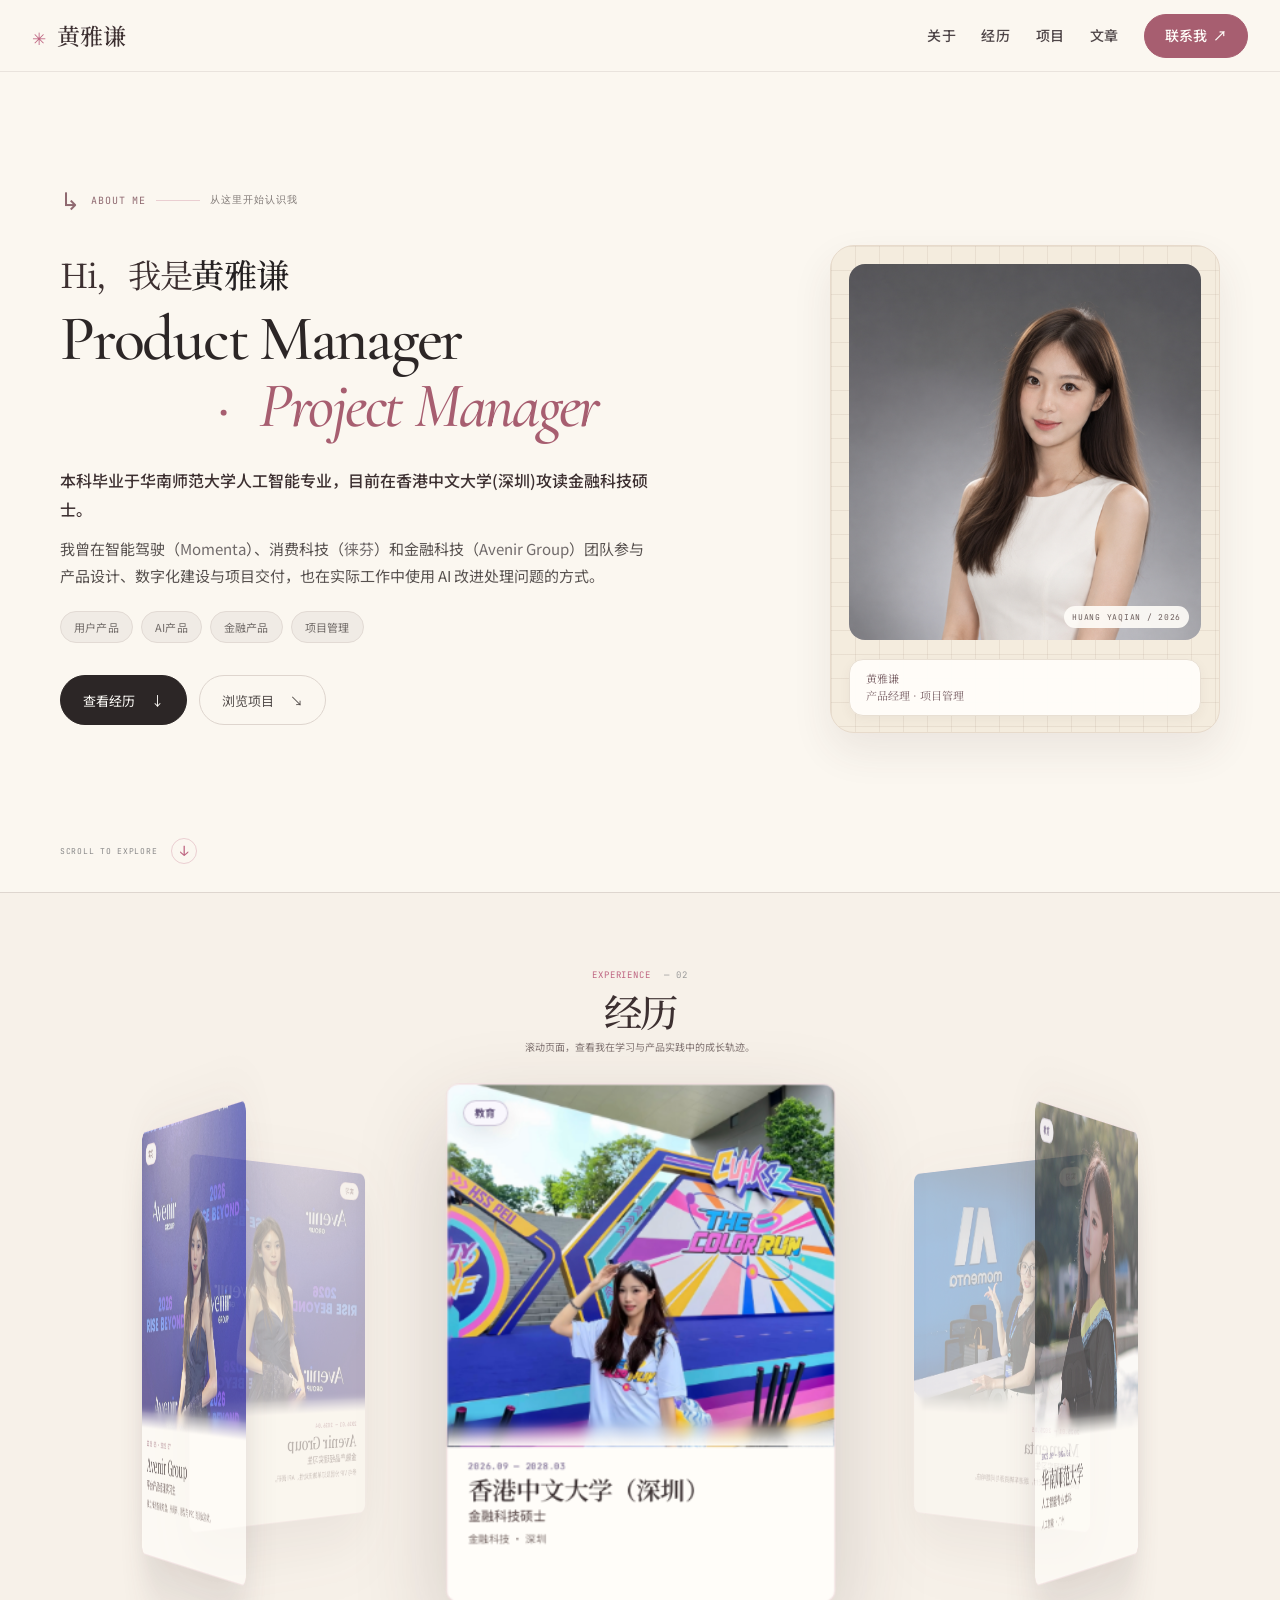
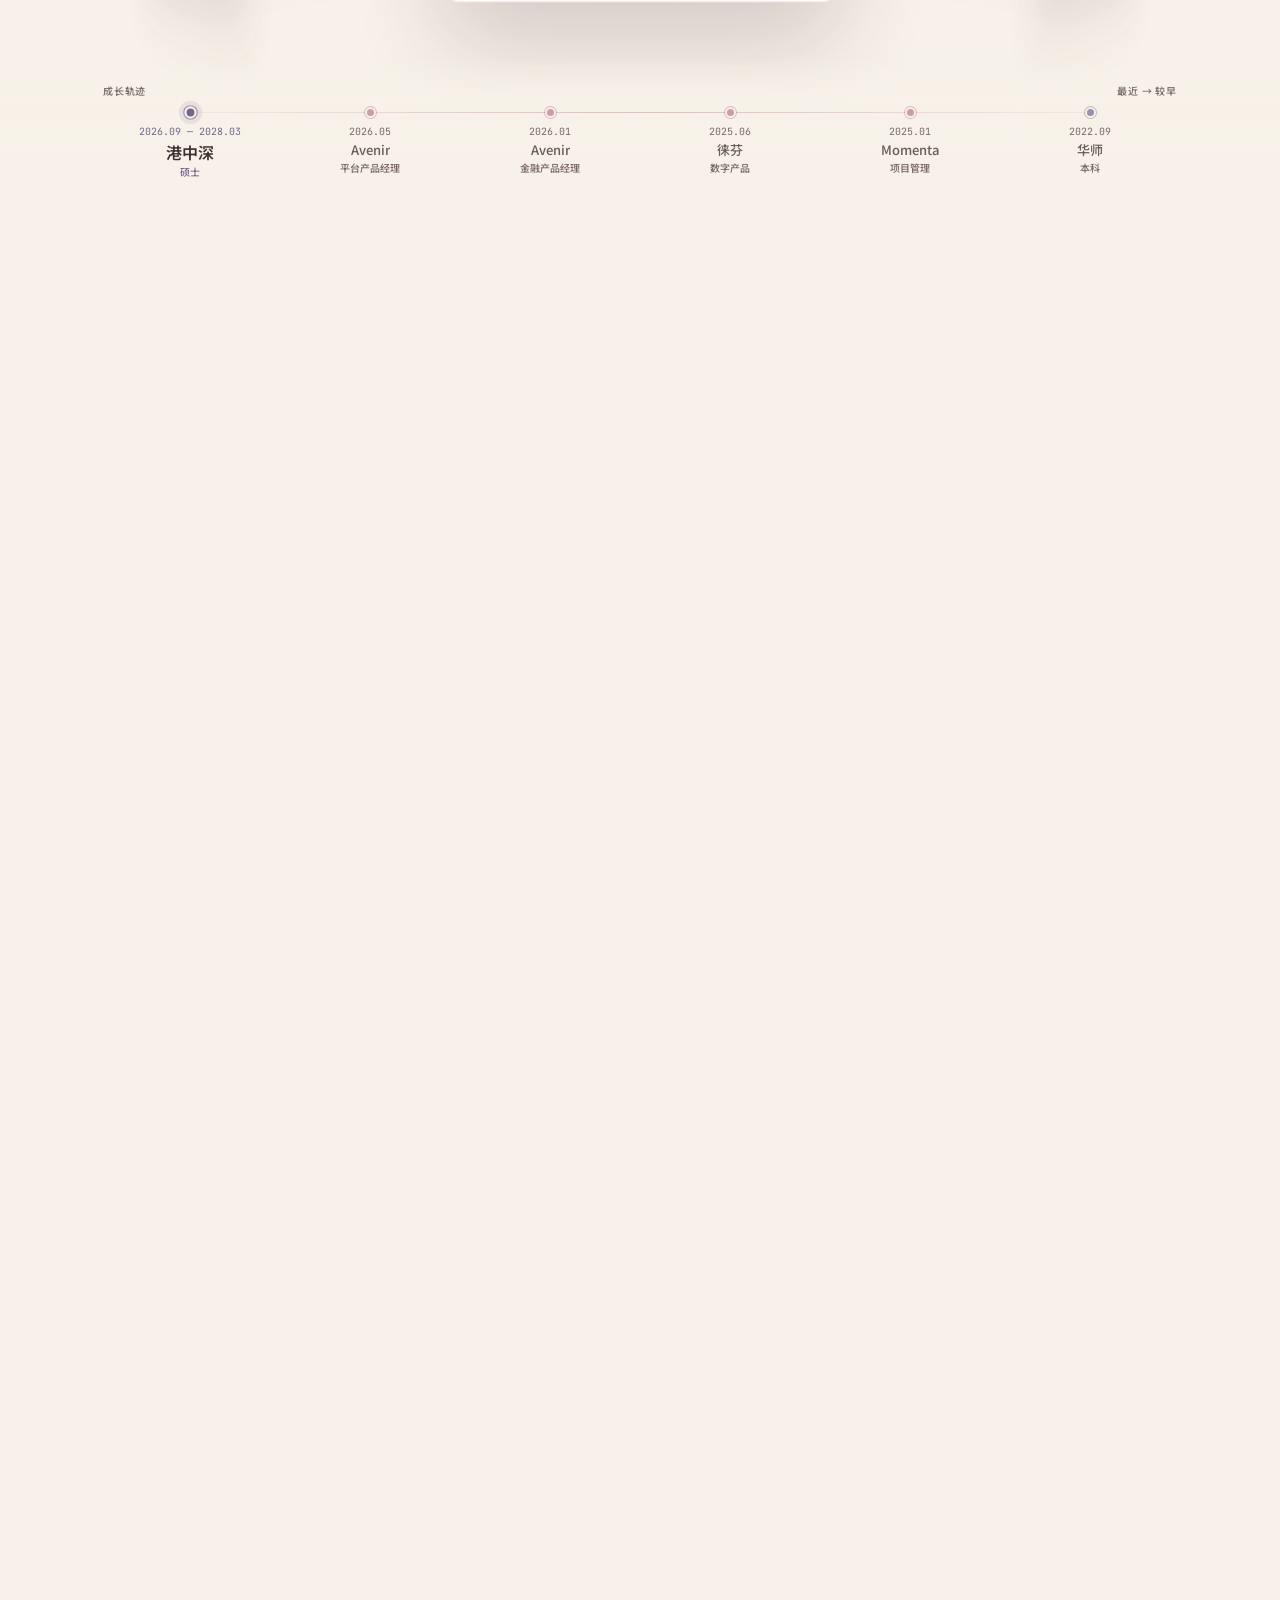
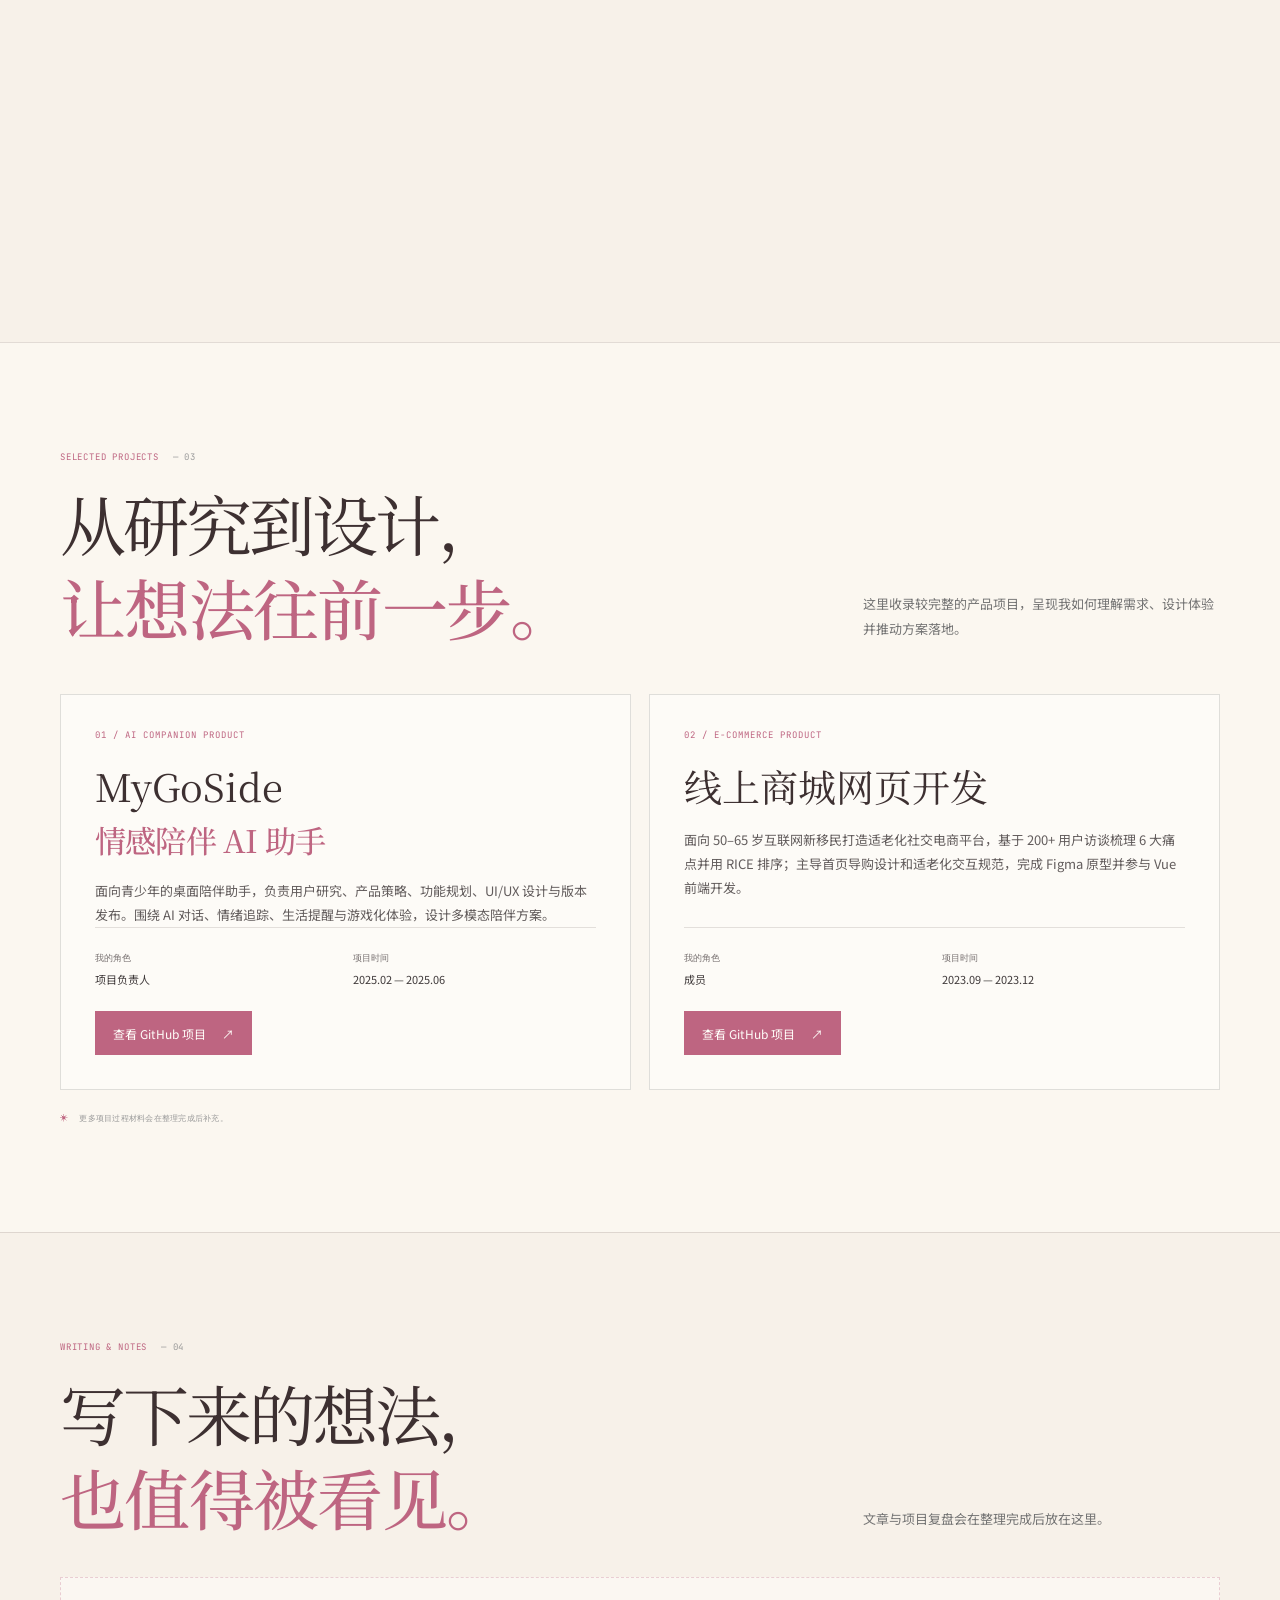
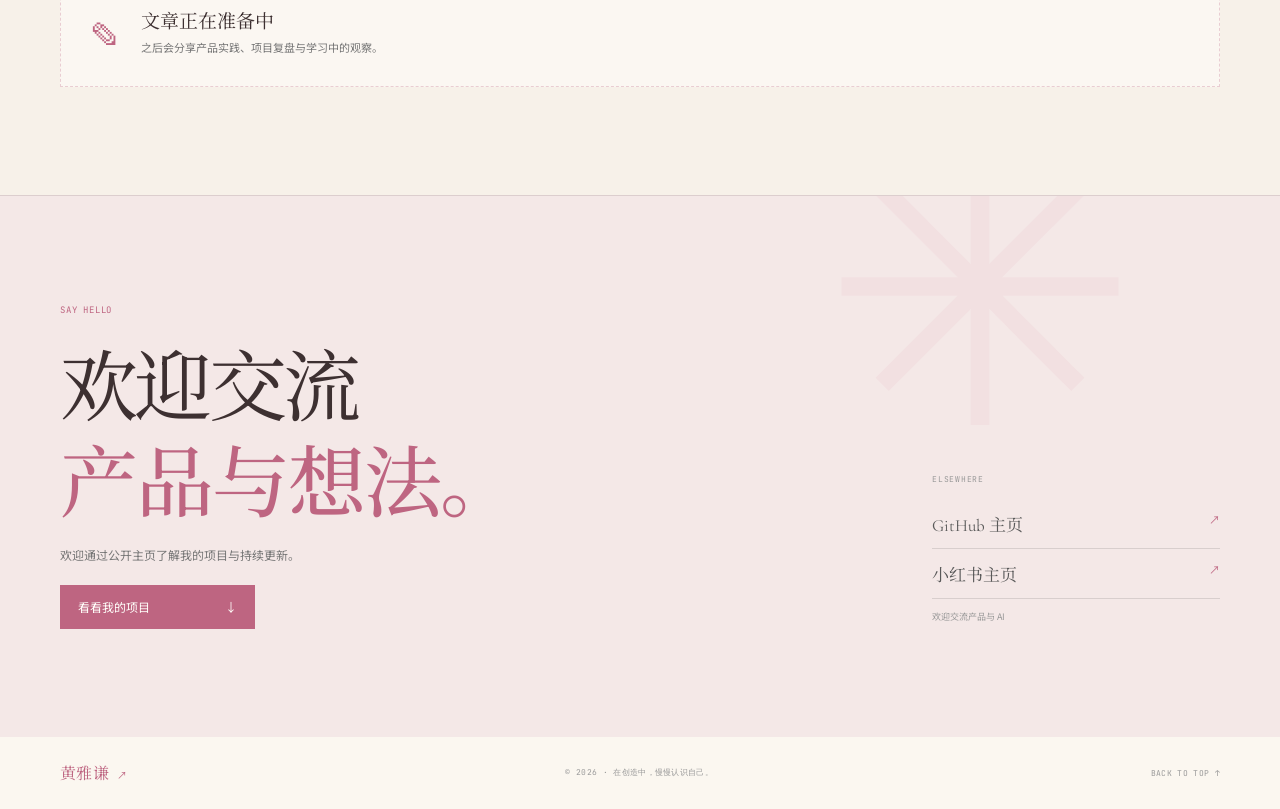
==== public/index.html @ 8354742c "style: align Project under Manager on homepage" ====
<!doctype html>
<html lang="zh-CN">
  <head>
    <meta charset="UTF-8" />
    <meta name="viewport" content="width=device-width, initial-scale=1" />
    <meta name="theme-color" content="#fbf7f0" />
    <meta name="description" content="黄雅谦的个人作品集，展示学习经历、产品实践、AI 探索与项目作品。" />
    <title>黄雅谦 — 个人作品集</title>
    <link rel="preconnect" href="https://fonts.googleapis.com" />
    <link rel="preconnect" href="https://fonts.gstatic.com" crossorigin />
    <link href="https://fonts.googleapis.com/css2?family=Cormorant+Garamond:ital,wght@0,400;0,500;0,600;1,500&family=JetBrains+Mono:wght@300;400;500&family=Noto+Sans+SC:wght@300;400;500;600&family=Noto+Serif+SC:wght@400;500;600&display=swap" rel="stylesheet" />
    <link rel="stylesheet" href="./css/styles.css?v=20261002-role-alignment" />
  </head>
  <body>
    <a class="skip-link" href="#main">跳到正文</a>
    <header class="site-header">
      <a class="brand" href="#about" aria-label="回到关于我">
        <span class="brand-mark" aria-hidden="true">✳</span>
        <span class="brand-name">黄雅谦</span>
      </a>
      <button class="menu-toggle" type="button" aria-label="打开导航" aria-expanded="false" aria-controls="site-nav">
        <span></span><span></span><span class="sr-only">打开导航</span>
      </button>
      <nav class="site-nav" id="site-nav" aria-label="主导航">
        <a href="#about">关于</a>
        <a href="#internships">经历</a>
        <a href="#projects">项目</a>
        <a href="#articles">文章</a>
        <a class="nav-contact" href="#contact">联系我 <span aria-hidden="true">↗</span></a>
      </nav>
    </header>

    <main id="main">
      <section class="about section-pad" id="about" aria-labelledby="about-title">
        <div class="section-kicker"><span aria-hidden="true">↳</span><span>ABOUT ME</span><i></i><span>从这里开始认识我</span></div>
        <div class="about-grid">
          <div class="about-copy reveal">
            <h1 id="about-title">Hi，我是<em>黄雅谦</em></h1>
            <p class="about-role">
              <span class="sr-only">Product Manager · Project Manager</span>
              <span class="role-product" aria-hidden="true">Product</span>
              <span class="role-manager" aria-hidden="true">Manager</span>
              <span class="role-dot" aria-hidden="true">·</span>
              <span class="role-project" aria-hidden="true">Project Manager</span>
            </p>
            <p class="about-text about-education">本科毕业于华南师范大学人工智能专业，目前在香港中文大学(深圳)攻读金融科技硕士。</p>
            <p class="about-text about-experience">我曾在智能驾驶（<a href="https://baike.baidu.com/item/Momenta/20219244" target="_blank" rel="noopener noreferrer" aria-label="Momenta 公司介绍（在新标签页打开）">Momenta</a>）、消费科技（<a href="https://baike.baidu.com/item/%E5%BE%95%E8%8A%AC/53444843" target="_blank" rel="noopener noreferrer" aria-label="徕芬公司介绍（在新标签页打开）">徕芬</a>）和金融科技（<a href="https://avenirx.com/" target="_blank" rel="noopener noreferrer" aria-label="Avenir Group 公司介绍（在新标签页打开）">Avenir Group</a>）团队参与产品设计、数字化建设与项目交付，也在实际工作中使用 AI 改进处理问题的方式。</p>
            <div class="tag-list" aria-label="关注方向">
              <span>用户产品</span><span>AI产品</span><span>金融产品</span><span>项目管理</span>
            </div>
            <div class="hero-actions">
              <a class="button button-primary" href="#internships">查看经历 <span aria-hidden="true">↓</span></a>
              <a class="button button-quiet" href="#projects">浏览项目 <span aria-hidden="true">↘</span></a>
            </div>
          </div>
          <figure class="portrait-card reveal">
            <div class="portrait-art">
              <img class="portrait-photo" src="./assets/photos/首页职业照.JPG" alt="黄雅谦的职业头像" />
              <span class="portrait-caption">HUANG YAQIAN / 2026</span>
            </div>
            <figcaption class="portrait-corner">黄雅谦<br />产品经理 · 项目管理</figcaption>
          </figure>
        </div>
        <a class="scroll-cue" href="#internships"><span>SCROLL TO EXPLORE</span><i aria-hidden="true">↓</i></a>
      </section>

      <section class="internships section-pad" id="internships" aria-labelledby="internships-title">
        <div class="internships-sticky">
          <div class="internships-heading">
            <p class="section-index">EXPERIENCE <span>— 02</span></p>
            <h2 id="internships-title">经历</h2>
            <p>滚动页面，查看我在学习与产品实践中的成长轨迹。</p>
          </div>

          <nav class="experience-timeline" aria-label="按时间选择经历" data-experience-timeline>
            <div class="experience-timeline-heading" aria-hidden="true">
              <span>成长轨迹</span>
              <span class="experience-timeline-direction">最近 → 较早</span>
              <span class="experience-timeline-swipe">左右滑动 · 最近 → 较早</span>
            </div>
            <div class="experience-timeline-track">
              <ol class="experience-timeline-list">
              <li>
                <a class="experience-education" href="#experience-cuhksz" aria-label="查看 2026 年 9 月至 2028 年 3 月香港中文大学（深圳）金融科技硕士经历" data-experience-target="0">
                  <i class="experience-timeline-dot" aria-hidden="true"></i>
                  <span class="experience-timeline-date"><span class="experience-date-start">2026.09</span><span class="experience-date-range">2026.09 — 2028.03</span></span>
                  <strong>港中深</strong>
                  <small>硕士</small>
                </a>
              </li>
              <li>
                <a href="#experience-avenir-platform" aria-label="查看 2026 年 5 月至 7 月 Avenir Group 平台产品实习经历" data-experience-target="1">
                  <i class="experience-timeline-dot" aria-hidden="true"></i>
                  <span class="experience-timeline-date"><span class="experience-date-start">2026.05</span><span class="experience-date-range">2026.05 — 2026.07</span></span>
                  <strong>Avenir</strong>
                  <small>平台产品经理</small>
                </a>
              </li>
              <li>
                <a href="#experience-avenir-finance" aria-label="查看 2026 年 1 月至 4 月 Avenir Group 金融产品实习经历" data-experience-target="2">
                  <i class="experience-timeline-dot" aria-hidden="true"></i>
                  <span class="experience-timeline-date"><span class="experience-date-start">2026.01</span><span class="experience-date-range">2026.01 — 2026.04</span></span>
                  <strong>Avenir</strong>
                  <small>金融产品经理</small>
                </a>
              </li>
              <li>
                <a href="#experience-laifen" aria-label="查看 2025 年 6 月至 9 月徕芬数字产品实习经历" data-experience-target="3">
                  <i class="experience-timeline-dot" aria-hidden="true"></i>
                  <span class="experience-timeline-date"><span class="experience-date-start">2025.06</span><span class="experience-date-range">2025.06 — 2025.09</span></span>
                  <strong>徕芬</strong>
                  <small>数字产品</small>
                </a>
              </li>
              <li>
                <a href="#experience-momenta" aria-label="查看 2025 年 1 月至 5 月 Momenta 项目管理实习经历" data-experience-target="4">
                  <i class="experience-timeline-dot" aria-hidden="true"></i>
                  <span class="experience-timeline-date"><span class="experience-date-start">2025.01</span><span class="experience-date-range">2025.01 — 2025.05</span></span>
                  <strong>Momenta</strong>
                  <small>项目管理</small>
                </a>
              </li>
              <li>
                <a class="experience-education" href="#experience-scnu" aria-label="查看 2022 年 9 月至 2026 年 6 月华南师范大学人工智能本科经历" data-experience-target="5">
                  <i class="experience-timeline-dot" aria-hidden="true"></i>
                  <span class="experience-timeline-date"><span class="experience-date-start">2022.09</span><span class="experience-date-range">2022.09 — 2026.06</span></span>
                  <strong>华师</strong>
                  <small>本科</small>
                </a>
              </li>
              </ol>
            </div>
          </nav>

          <div class="circular-gallery" role="region" aria-label="经历 3D 环形画廊" data-experience>
            <div class="circular-gallery-ring">
              <article class="circular-gallery-card is-education" id="experience-cuhksz" role="group" aria-label="香港中文大学（深圳），金融科技硕士" data-experience-card>
                <span class="circular-gallery-badge">教育</span>
                <img src="./assets/photos/实习经历+教育经历的照片/港中深照片2.jpg" alt="黄雅谦在香港中文大学（深圳）活动背景前的照片" loading="lazy" draggable="false" style="object-position: 50% 44%;" />
                <div class="circular-gallery-caption">
                  <p class="circular-gallery-meta">2026.09 — 2028.03</p>
                  <h3>香港中文大学（深圳）</h3>
                  <em>金融科技硕士</em>
                  <p class="circular-gallery-outcome">金融科技 · 深圳</p>
                </div>
              </article>

              <article class="circular-gallery-card" id="experience-avenir-platform" role="group" aria-label="Avenir Group，平台产品经理实习生" data-experience-card>
                <span class="circular-gallery-badge">实习</span>
                <img src="./assets/photos/实习经历+教育经历的照片/avenir-card.jpg" alt="黄雅谦参加 Avenir Group 2026 年活动" loading="lazy" draggable="false" style="object-position: 50% 29%;" />
                <div class="circular-gallery-caption">
                  <p class="circular-gallery-meta">2026.05 — 2026.07</p>
                  <h3>Avenir Group</h3>
                  <em>平台产品经理实习生</em>
                  <p class="circular-gallery-outcome">独立推进智能盯盘，从调研、原型与 PRD 到测试验收。</p>
                </div>
              </article>

              <article class="circular-gallery-card" id="experience-avenir-finance" role="group" aria-label="Avenir Group，金融产品经理实习生" data-experience-card>
                <span class="circular-gallery-badge">实习</span>
                <img src="./assets/photos/实习经历+教育经历的照片/avenir-card.jpg" alt="黄雅谦参加 Avenir Group 2026 年活动" loading="lazy" draggable="false" style="object-position: 50% 48%;" />
                <div class="circular-gallery-caption">
                  <p class="circular-gallery-meta">2026.01 — 2026.04</p>
                  <h3>Avenir Group</h3>
                  <em>金融产品经理实习生</em>
                  <p class="circular-gallery-outcome">参与 VIP 分层及订单簿流动性、API 调研。</p>
                </div>
              </article>

              <article class="circular-gallery-card" id="experience-laifen" role="group" aria-label="深圳术叶科技（徕芬），数字产品实习生" data-experience-card>
                <span class="circular-gallery-badge">实习</span>
                <img src="./assets/photos/实习经历+教育经历的照片/laifen-card.jpg" alt="黄雅谦在徕芬实习期间的照片" loading="lazy" draggable="false" style="object-position: 50% 38%;" />
                <div class="circular-gallery-caption">
                  <p class="circular-gallery-meta">2025.06 — 2025.09</p>
                  <h3>深圳术叶科技（徕芬）</h3>
                  <em>数字产品实习生</em>
                  <p class="circular-gallery-outcome">推进文印系统上线，并协同搭建 AI 服务台。</p>
                </div>
              </article>

              <article class="circular-gallery-card" id="experience-momenta" role="group" aria-label="Momenta，项目管理实习生" data-experience-card>
                <span class="circular-gallery-badge">实习</span>
                <img src="./assets/photos/实习经历+教育经历的照片/momenta-card.jpg" alt="黄雅谦在 Momenta 前台的实习照片" loading="lazy" draggable="false" style="object-position: 50% 58%;" />
                <div class="circular-gallery-caption">
                  <p class="circular-gallery-meta">2025.01 — 2025.05</p>
                  <h3>Momenta</h3>
                  <em>项目管理实习生</em>
                  <p class="circular-gallery-outcome">协助车型功能集交付，跟进车辆资源与问题响应。</p>
                </div>
              </article>

              <article class="circular-gallery-card is-education" id="experience-scnu" role="group" aria-label="华南师范大学，人工智能专业本科" data-experience-card>
                <span class="circular-gallery-badge">教育</span>
                <img src="./assets/photos/实习经历+教育经历的照片/scnu-card.jpg" alt="黄雅谦身穿华南师范大学毕业服手持学位帽" loading="lazy" draggable="false" style="object-position: 50% 44%;" />
                <div class="circular-gallery-caption">
                  <p class="circular-gallery-meta">2022.09 — 2026.06</p>
                  <h3>华南师范大学</h3>
                  <em>人工智能专业本科</em>
                  <p class="circular-gallery-outcome">人工智能 · 广州</p>
                </div>
              </article>
            </div>
          </div>
        </div>
      </section>

      <section class="ai-work section-pad" id="ai-work" aria-labelledby="ai-work-title" hidden>
        <div class="section-heading reveal">
          <div>
            <p class="section-index">AI WORKS <span>— 03</span></p>
            <h2 id="ai-work-title">从问题出发，<br /><em>试着做出解法。</em></h2>
          </div>
          <p class="section-intro">遇到实际问题时，我会用 AI 提升处理效率，并探索将可行的想法做成小工具或产品。</p>
        </div>
        <div class="ai-work-note reveal">
          <span class="ai-work-mark" aria-hidden="true">✳</span>
          <div>
            <p class="project-type">CASE STUDIES / IN PROGRESS</p>
            <h3>案例正在整理中</h3>
            <p>后续会逐个补充问题背景、AI 的参与方式，以及工具或产品带来的变化。</p>
          </div>
          <span class="ai-work-index" aria-hidden="true">AI / 01</span>
        </div>
      </section>

      <section class="work section-pad" id="projects" aria-labelledby="projects-title">
        <div class="section-heading reveal">
          <div>
            <p class="section-index">SELECTED PROJECTS <span>— 03</span></p>
            <h2 id="projects-title">从研究到设计，<br /><em>让想法往前一步。</em></h2>
          </div>
          <p class="section-intro">这里收录较完整的产品项目，呈现我如何理解需求、设计体验并推动方案落地。</p>
        </div>

        <div class="projects-grid">
          <article class="project project-feature reveal">
            <div class="project-copy">
              <p class="project-type">01 / AI COMPANION PRODUCT</p>
              <h3>MyGoSide<br /><em>情感陪伴 AI 助手</em></h3>
              <p>面向青少年的桌面陪伴助手，负责用户研究、产品策略、功能规划、UI/UX 设计与版本发布。围绕 AI 对话、情绪追踪、生活提醒与游戏化体验，设计多模态陪伴方案。</p>
              <div class="project-details">
                <div><span>我的角色</span><strong>项目负责人</strong></div>
                <div><span>项目时间</span><strong>2025.02 — 2025.06</strong></div>
              </div>
              <a class="button button-primary project-button" href="https://github.com/BZtiangou/go-pet" target="_blank" rel="noopener noreferrer">查看 GitHub 项目 <span aria-hidden="true">↗</span></a>
            </div>
          </article>

          <article class="project project-feature reveal">
            <div class="project-copy">
              <p class="project-type">02 / E-COMMERCE PRODUCT</p>
              <h3>线上商城网页开发</h3>
              <p>面向 50–65 岁互联网新移民打造适老化社交电商平台，基于 200+ 用户访谈梳理 6 大痛点并用 RICE 排序；主导首页导购设计和适老化交互规范，完成 Figma 原型并参与 Vue 前端开发。</p>
              <div class="project-details">
                <div><span>我的角色</span><strong>成员</strong></div>
                <div><span>项目时间</span><strong>2023.09 — 2023.12</strong></div>
              </div>
              <a class="button button-primary project-button" href="https://github.com/BZtiangou/OnlineShop" target="_blank" rel="noopener noreferrer">查看 GitHub 项目 <span aria-hidden="true">↗</span></a>
            </div>
          </article>
        </div>
        <p class="edit-note"><span aria-hidden="true">✳</span> 更多项目过程材料会在整理完成后补充。</p>
      </section>

      <section class="articles section-pad" id="articles" aria-labelledby="articles-title">
        <div class="articles-heading reveal">
          <div>
            <p class="section-index">WRITING & NOTES <span>— 04</span></p>
            <h2 id="articles-title">写下来的想法，<br /><em>也值得被看见。</em></h2>
          </div>
          <p>文章与项目复盘会在整理完成后放在这里。</p>
        </div>
        <div class="article-empty reveal">
          <span aria-hidden="true">✎</span>
          <div>
            <h3>文章正在准备中</h3>
            <p>之后会分享产品实践、项目复盘与学习中的观察。</p>
          </div>
        </div>
      </section>

      <section class="contact section-pad" id="contact" aria-labelledby="contact-title">
        <div class="contact-mark" aria-hidden="true">✳</div>
        <div class="contact-copy reveal">
          <p class="section-index">SAY HELLO</p>
          <h2 id="contact-title">欢迎交流<br /><em>产品与想法。</em></h2>
          <p>欢迎通过公开主页了解我的项目与持续更新。</p>
          <a class="button button-primary contact-button" href="#projects">看看我的项目 <span aria-hidden="true">↓</span></a>
        </div>
        <div class="contact-side reveal">
          <span>ELSEWHERE</span>
          <a href="https://github.com/hyq128" target="_blank" rel="noopener noreferrer">GitHub 主页 <i>↗</i></a>
          <a href="https://www.xiaohongshu.com/user/profile/6427cfef000000001201289a" target="_blank" rel="noopener noreferrer">小红书主页 <i>↗</i></a>
          <small>欢迎交流产品与 AI</small>
        </div>
      </section>
    </main>

    <footer class="site-footer">
      <a href="#about" class="footer-brand">黄雅谦 <span>↗</span></a>
      <p>© <span id="year">2026</span> · 在创造中，慢慢认识自己。</p>
      <a href="#about" class="back-top">BACK TO TOP ↑</a>
    </footer>
    <script src="./js/main.js?v=20260925-experience"></script>
  </body>
</html>
---- public/css/styles.css ----
:root {
  color-scheme: light;
  --paper: #fbf7f0;
  --white: #fffdf9;
  --ink: #3d3031;
  --muted: #786a69;
  --faint: #a69692;
  --line: rgba(75, 54, 52, .14);
  --line-rose: rgba(190, 101, 129, .28);
  --rose: #be6581;
  --rose-soft: #f6e8eb;
  --serif: "Cormorant Garamond", "Noto Serif SC", "Songti SC", serif;
  --cn-serif: "Noto Serif SC", "Songti SC", serif;
  --sans: "Noto Sans SC", system-ui, sans-serif;
  --mono: "JetBrains Mono", "SFMono-Regular", Consolas, monospace;
  --page: min(1160px, calc(100% - 64px));
}

*, *::before, *::after { box-sizing: border-box; }
html { scroll-behavior: smooth; scroll-padding-top: 76px; }
body { margin: 0; overflow-x: hidden; background: var(--paper); color: var(--ink); font-family: var(--sans); -webkit-font-smoothing: antialiased; }
::selection { color: var(--rose); background: rgba(190, 101, 129, .16); }
a { color: inherit; text-decoration: none; }
button { font: inherit; }
img, svg { display: block; max-width: 100%; }
.sr-only { position: absolute; width: 1px; height: 1px; padding: 0; margin: -1px; overflow: hidden; clip: rect(0, 0, 0, 0); white-space: nowrap; border: 0; }
.skip-link { position: fixed; z-index: 100; top: 12px; left: 12px; padding: 10px 14px; color: var(--white); background: var(--rose); transform: translateY(-160%); }
.skip-link:focus { transform: translateY(0); }
:focus-visible { outline: 2px solid var(--rose); outline-offset: 4px; }

.site-header { position: sticky; z-index: 30; top: 0; display: flex; align-items: center; justify-content: space-between; min-height: 72px; padding: 0 max(32px, calc((100vw - 1300px) / 2)); border-bottom: 1px solid rgba(75, 54, 52, .1); background: rgba(251, 247, 240, .92); backdrop-filter: blur(14px); }
.brand { display: inline-flex; align-items: baseline; gap: 11px; min-width: 250px; }
.brand-mark { color: var(--rose); font-size: 17px; }
.brand-name { color: var(--ink); font-family: var(--cn-serif); font-size: 23px; font-weight: 500; }
.site-nav { display: flex; align-items: center; gap: clamp(18px, 2vw, 28px); color: #4e4547; font-family: var(--sans); font-size: 14px; font-weight: 500; letter-spacing: .02em; line-height: 1.5; }
.site-nav a { display: inline-flex; min-height: 44px; align-items: center; white-space: nowrap; transition: color .2s ease, background .2s ease; }
.site-nav a:hover, .site-nav a:focus-visible { color: #9e4d6a; }
.site-nav .nav-contact { justify-content: center; padding: 9px 20px; border: 1px solid #a75e70; border-radius: 999px; color: var(--white); background: #a75e70; }
.site-nav .nav-contact:hover, .site-nav .nav-contact:focus-visible { border-color: #8e4d5e; color: var(--white); background: #8e4d5e; }
.nav-contact span { margin-left: 5px; }
.menu-toggle { display: none; }

h1 em, h2 em, h3 em { display: inline-block; color: var(--rose); font-family: var(--cn-serif); font-size: 1em; font-style: normal; font-weight: 500; letter-spacing: -.025em; line-height: 1.05; }
.section-pad { padding: 108px max(32px, calc((100vw - 1160px) / 2)); }
.section-index, .section-kicker, .project-type, .scroll-cue, .portrait-caption, .contact-side > span, .site-footer, .edit-note { font-family: var(--mono); font-size: 10px; font-weight: 400; letter-spacing: .09em; }
.section-index { margin: 0 0 18px; color: var(--rose); font-size: 9px; }
.section-index span { margin-left: 8px; color: #9a9a9a; }
.section-kicker { display: flex; align-items: center; gap: 13px; margin: 0 0 48px; color: var(--rose); font-size: 9px; }
.section-kicker i { width: 44px; height: 1px; background: var(--line-rose); }
.section-kicker span:last-child { color: #8a8a8a; }

.about { position: relative; display: flex; min-height: min(820px, calc(100svh - 72px)); flex-direction: column; justify-content: center; padding-top: 72px; padding-bottom: 110px; }
.about .section-kicker { gap: 10px; margin-bottom: 38px; color: #8f6970; font-size: 10px; }
.about .section-kicker span:first-child { font-family: var(--sans); font-size: 24px; line-height: .6; }
.about .section-kicker span:last-child { color: #817a77; }
.about-grid { display: grid; grid-template-columns: minmax(0, 1.22fr) minmax(280px, .78fr); align-items: center; gap: clamp(54px, 8vw, 110px); }
.portrait-card { position: relative; width: min(100%, 390px); aspect-ratio: 4 / 5; margin: 0 0 0 auto; padding: 18px; border: 1px solid #e7dacb; border-radius: 24px; background-color: #f4ecde; background-image: linear-gradient(rgba(160, 135, 116, .13) 1px, transparent 1px), linear-gradient(90deg, rgba(160, 135, 116, .13) 1px, transparent 1px); background-size: 24px 24px; box-shadow: 0 18px 40px rgba(78, 60, 52, .09); }
.portrait-art { position: relative; display: grid; width: 100%; height: calc(100% - 74px); place-items: center; overflow: hidden; border-radius: 16px; background: #f2e6e3; }
.portrait-photo { position: absolute; inset: 0; width: 100%; height: 100%; object-fit: cover; object-position: center 27%; }
.portrait-caption { position: absolute; right: 12px; bottom: 12px; z-index: 1; padding: 6px 8px; border-radius: 999px; color: #6b5d5b; background: rgba(255, 253, 249, .9); font-size: 8px; }
.portrait-corner { position: absolute; right: 18px; bottom: 16px; left: 18px; padding: 10px 16px; border: 1px solid #e8dfd3; border-radius: 14px; color: #7b6267; background: rgba(255, 253, 249, .97); font-family: var(--cn-serif); font-size: 11px; line-height: 1.6; box-shadow: 0 4px 12px rgba(78, 60, 52, .05); }
.about-copy { max-width: 610px; }
.about h1 { margin: 0; font-family: var(--cn-serif); font-size: clamp(28px, 2.6vw, 36px); font-weight: 400; letter-spacing: -.04em; line-height: 1.3; }
.about h1 em { color: #252122; }
.about-role { display: grid; grid-template-columns: max-content max-content; column-gap: .18em; row-gap: 4px; width: max-content; max-width: 100%; margin: 12px 0 0; color: #2c2626; font-family: var(--serif); font-size: clamp(46px, 5vw, 68px); font-weight: 500; letter-spacing: -.035em; line-height: .98; }
.about-role .role-product { grid-column: 1; grid-row: 1; }
.about-role .role-manager { grid-column: 2; grid-row: 1; }
.about-role .role-dot { grid-column: 1; grid-row: 2; justify-self: end; margin-right: .3em; color: #a75e70; font-style: italic; }
.about-role .role-project { grid-column: 2; grid-row: 2; color: #a75e70; font-style: italic; white-space: nowrap; }
.about-text { max-width: 590px; margin: 28px 0 0; color: #57514f; font-size: 15px; line-height: 1.8; }
.about-education { color: var(--ink); font-size: 16px; font-weight: 500; }
.about-experience { margin-top: 12px; }
.about-experience a { color: #716b6b; transition: color .2s ease; }
.about-experience a:hover, .about-experience a:focus-visible { color: #252122; }
.about-experience a:focus-visible { outline-color: #252122; }
.tag-list { display: flex; flex-wrap: wrap; gap: 8px; margin-top: 22px; }
.tag-list span { padding: 7px 13px; border: 1px solid #e2dad4; border-radius: 999px; color: #726c69; background: #f0ebe5; font-family: var(--sans); font-size: 11px; letter-spacing: .02em; }
.hero-actions { display: flex; flex-wrap: wrap; gap: 12px; margin-top: 32px; }
.hero-actions .button { min-height: 50px; padding-inline: 22px; border-radius: 999px; font-size: 13px; }
.hero-actions .button-primary { border-color: #2c2626; background: #2c2626; }
.hero-actions .button-primary:hover { border-color: #534849; background: #534849; }
.hero-actions .button-quiet { border-color: #ded5ce; color: #544e4c; background: transparent; }
.hero-actions .button-quiet:hover { border-color: #b9a9a5; color: #2c2626; background: #f5efea; }
.button { display: inline-flex; align-items: center; justify-content: center; gap: 16px; min-height: 44px; padding: 0 17px; border: 1px solid var(--rose); font-size: 12px; transition: background .2s ease, color .2s ease, transform .2s ease; }
.button:hover { transform: translateY(-2px); }
.button-primary { color: var(--white); background: var(--rose); }
.button-primary:hover { background: #a64f6d; }
.button-quiet { color: var(--rose); background: rgba(255, 255, 255, .4); }
.button-quiet:hover { color: var(--white); background: var(--rose); }
.scroll-cue { position: absolute; bottom: 28px; left: max(32px, calc((100vw - 1160px) / 2)); display: inline-flex; align-items: center; gap: 14px; color: #888; font-size: 8px; }
.scroll-cue i { display: grid; width: 26px; height: 26px; place-items: center; border: 1px solid var(--line-rose); border-radius: 50%; color: var(--rose); font-size: 14px; font-style: normal; }

.section-heading h2, .articles-heading h2, .contact h2 { margin: 0; font-family: var(--cn-serif); font-size: clamp(40px, 5vw, 62px); font-weight: 400; letter-spacing: -.045em; line-height: 1.27; }

.internships { min-height: 650svh; padding: 0; scroll-margin-top: -76px; overflow: clip; border-top: 1px solid var(--line); background: #f7f1e9; }
.internships-sticky { position: sticky; top: 0; display: flex; width: 100%; height: 100svh; align-items: center; justify-content: center; overflow: hidden; }
.internships-heading { position: absolute; z-index: 10; top: clamp(76px, 8vh, 92px); left: 50%; width: min(520px, calc(100% - 48px)); text-align: center; transform: translateX(-50%); pointer-events: none; }
.internships-heading .section-index { justify-content: center; margin-bottom: 9px; }
.internships-heading h2 { margin: 0; font-family: var(--cn-serif); font-size: clamp(34px, 3vw, 40px); font-weight: 500; letter-spacing: -.045em; line-height: 1.08; }
.internships-heading > p:last-child { max-width: 460px; margin: 8px auto 0; color: #817472; font-size: 10px; line-height: 1.65; }

.experience-timeline { --timeline-count: 6; --timeline-inset: 8.333%; --timeline-progress: 0%; position: absolute; z-index: 14; right: 0; bottom: 0; left: 0; padding: 28px max(32px, calc((100vw - 1080px) / 2)) 12px; color: var(--muted); background: linear-gradient(to bottom, rgba(247, 241, 233, 0), rgba(247, 241, 233, .9) 32%, #f7f1e9 76%); }
.experience-timeline-heading { display: flex; justify-content: space-between; margin: 0 3px 10px; color: #756665; font-family: var(--sans); font-size: 10px; font-weight: 500; letter-spacing: .08em; line-height: 1.2; }
.experience-timeline-swipe { display: none; }
.experience-timeline-track { min-width: 0; }
.experience-timeline-list { position: relative; display: grid; grid-template-columns: repeat(var(--timeline-count), minmax(0, 1fr)); margin: 0; padding: 0; list-style: none; }
.experience-timeline-list::before, .experience-timeline-list::after { position: absolute; z-index: 0; top: 5px; left: var(--timeline-inset); height: 1px; content: ""; }
.experience-timeline-list::before { right: var(--timeline-inset); background: linear-gradient(90deg, rgba(190, 101, 129, .08), rgba(190, 101, 129, .38) 50%, rgba(190, 101, 129, .08)); }
.experience-timeline-list::after { width: var(--timeline-progress); background: linear-gradient(90deg, rgba(190, 101, 129, .28), var(--rose)); transition: width .32s ease; }
.experience-timeline-list li { min-width: 0; }
.experience-timeline-list a { position: relative; z-index: 1; display: grid; justify-items: center; min-width: 0; padding: 0 5px 2px; color: #756968; text-align: center; }
.experience-timeline-list a:focus-visible { border-radius: 6px; outline: 2px solid var(--rose); outline-offset: 2px; }
.experience-timeline-dot { position: relative; z-index: 1; width: 11px; height: 11px; border: 2px solid #f7f1e9; border-radius: 50%; background: #c99da9; box-shadow: 0 0 0 1px rgba(190, 101, 129, .42); transition: background .24s ease, box-shadow .24s ease, transform .24s ease; }
.experience-timeline-date { min-height: 14px; margin-top: 7px; color: #776969; font-family: var(--mono); font-size: 10px; font-weight: 400; line-height: 1.4; white-space: nowrap; transition: color .24s ease; }
.experience-date-range { display: none; }
.experience-timeline-list strong { overflow: hidden; max-width: 100%; margin-top: 2px; color: #685c5a; font-family: var(--sans); font-size: 13px; font-weight: 500; line-height: 1.4; text-overflow: ellipsis; white-space: nowrap; transition: color .24s ease, font-size .24s ease; }
.experience-timeline-list small { min-height: 15px; margin-top: 1px; color: #776568; font-size: 10px; font-weight: 500; line-height: 1.5; opacity: 0; transition: opacity .24s ease; }
.experience-timeline-list a:hover strong, .experience-timeline-list a[aria-current="true"] strong { color: var(--ink); }
.experience-timeline-list a:hover .experience-timeline-dot, .experience-timeline-list a[aria-current="true"] .experience-timeline-dot { background: var(--rose); box-shadow: 0 0 0 1px rgba(190, 101, 129, .62), 0 0 0 5px rgba(190, 101, 129, .12); transform: scale(1.12); }
.experience-timeline-list a[aria-current="true"] .experience-date-start { display: none; }
.experience-timeline-list a[aria-current="true"] .experience-date-range { display: inline; }
.experience-timeline-list a[aria-current="true"] .experience-timeline-date { color: #9e4d6a; }
.experience-timeline-list a[aria-current="true"] strong { font-size: 16px; font-weight: 600; }
.experience-timeline-list a[aria-current="true"] small { color: #9e4d6a; opacity: 1; }
.experience-timeline-list a.experience-education .experience-timeline-dot { background: #9990a9; box-shadow: 0 0 0 1px rgba(112, 98, 140, .42); }
.experience-timeline-list a.experience-education[aria-current="true"] .experience-timeline-dot, .experience-timeline-list a.experience-education:hover .experience-timeline-dot { background: #75658e; box-shadow: 0 0 0 1px rgba(112, 98, 140, .6), 0 0 0 5px rgba(112, 98, 140, .12); }
.experience-timeline-list a.experience-education[aria-current="true"] .experience-timeline-date, .experience-timeline-list a.experience-education[aria-current="true"] small { color: #75658e; }

.circular-gallery { --gallery-radius: 460px; position: relative; display: flex; width: 100%; height: 100%; align-items: center; justify-content: center; perspective: 2000px; }
.circular-gallery-ring { --gallery-rotation: 0deg; position: relative; width: 100%; height: 100%; transform: rotateY(var(--gallery-rotation)); transform-style: preserve-3d; will-change: transform; }
.circular-gallery-card { --item-angle: 0deg; --item-opacity: 1; --photo-fade-height: 26px; position: absolute; top: 50%; left: 50%; display: grid; grid-template-rows: 70% 30%; width: 300px; height: 400px; margin-top: -200px; margin-left: -150px; overflow: hidden; border: 1px solid rgba(190, 101, 129, .2); border-radius: 10px; opacity: var(--item-opacity); color: #3e3435; background: #fffdf9; box-shadow: 0 28px 72px rgba(58, 38, 45, .2); transform: rotateY(var(--item-angle)) translateZ(var(--gallery-radius)); transform-style: preserve-3d; transition: opacity .3s linear; will-change: transform, opacity; }
.circular-gallery-card:nth-child(1) { --item-angle: 0deg; }
.circular-gallery-card:nth-child(2) { --item-angle: -60deg; }
.circular-gallery-card:nth-child(3) { --item-angle: -120deg; }
.circular-gallery-card:nth-child(4) { --item-angle: -180deg; }
.circular-gallery-card:nth-child(5) { --item-angle: -240deg; }
.circular-gallery-card:nth-child(6) { --item-angle: -300deg; }
.circular-gallery-card > img { position: relative; z-index: 0; width: 100%; height: 100%; min-height: 0; object-fit: cover; }
.circular-gallery-card::before { position: absolute; z-index: 1; top: calc(70% - var(--photo-fade-height)); right: 0; left: 0; height: var(--photo-fade-height); pointer-events: none; content: ""; background: linear-gradient(to bottom, transparent, rgba(255, 253, 249, .25) 40%, rgba(255, 253, 249, .72) 75%, #fffdf9); -webkit-backdrop-filter: blur(5px); backdrop-filter: blur(5px); -webkit-mask-image: linear-gradient(to bottom, transparent, #000 45%); mask-image: linear-gradient(to bottom, transparent, #000 45%); }
.circular-gallery-badge { position: absolute; z-index: 2; top: 12px; left: 12px; padding: 5px 8px; border: 1px solid rgba(190, 101, 129, .2); border-radius: 999px; color: #6f555d; background: rgba(255, 253, 249, .92); box-shadow: 0 5px 16px rgba(58, 38, 45, .1); font-family: var(--sans); font-size: 8px; font-weight: 600; letter-spacing: .04em; line-height: 1; backdrop-filter: blur(8px); }
.circular-gallery-card.is-education .circular-gallery-badge { border-color: rgba(112, 98, 140, .3); color: #66577e; background: rgba(249, 247, 253, .94); }
.circular-gallery-card.is-education .circular-gallery-meta { color: #75658e; }
.circular-gallery-caption { position: relative; z-index: 1; min-height: 0; padding: 11px 16px 12px; color: #3e3435; background: #fffdf9; }
.circular-gallery-meta { margin: 0 0 4px; color: #9b6b79; font-family: var(--mono); font-size: 7px; font-weight: 500; letter-spacing: .06em; line-height: 1.2; }
.circular-gallery-caption h3 { overflow: hidden; margin: 0; color: #3e3435; font-family: var(--cn-serif); font-size: 19px; font-weight: 600; letter-spacing: -.025em; line-height: 1.08; text-overflow: ellipsis; white-space: nowrap; }
.circular-gallery-caption em { display: block; overflow: hidden; margin-top: 3px; color: #6e5f5e; font-family: var(--sans); font-size: 10px; font-style: normal; font-weight: 500; line-height: 1.25; text-overflow: ellipsis; white-space: nowrap; }
.circular-gallery-outcome { display: -webkit-box; overflow: hidden; margin: 6px 0 0; color: #7b6c69; font-size: 8px; line-height: 1.4; -webkit-box-orient: vertical; -webkit-line-clamp: 2; }

.internships.gallery-reduced { min-height: auto; padding: 108px max(32px, calc((100vw - 1160px) / 2)); }
.internships.gallery-reduced .internships-sticky { position: static; display: block; height: auto; overflow: visible; }
.internships.gallery-reduced .internships-heading { position: static; width: auto; margin-bottom: 44px; transform: none; }
.internships.gallery-reduced .experience-timeline { position: static; width: min(1060px, 100%); margin: 0 auto 42px; padding: 0; background: none; }
.internships.gallery-reduced .experience-date-start { display: none; }
.internships.gallery-reduced .experience-date-range { display: inline; }
.internships.gallery-reduced .experience-timeline-list small { opacity: 1; }
.internships.gallery-reduced .circular-gallery { height: auto; perspective: none; }
.internships.gallery-reduced .circular-gallery-ring { display: grid; grid-template-columns: repeat(2, minmax(0, 300px)); justify-content: center; gap: 24px; transform: none; }
.internships.gallery-reduced .circular-gallery-card { position: relative; top: auto; left: auto; width: 100%; height: 400px; margin: 0; opacity: 1; transform: none; }

.ai-work { border-top: 1px solid var(--line); }
.section-heading, .articles-heading { display: grid; grid-template-columns: 1fr minmax(220px, .48fr); align-items: end; gap: 60px; margin-bottom: 45px; }
.section-heading h2, .articles-heading h2 { font-size: clamp(42px, 5.3vw, 66px); }
.section-intro, .articles-heading > p { max-width: 380px; margin: 0 0 7px; color: #747474; font-size: 13px; line-height: 1.9; }
.ai-work-note { position: relative; display: grid; grid-template-columns: 90px 1fr auto; align-items: center; gap: 28px; min-height: 190px; padding: 34px 42px; border: 1px solid var(--line-rose); background: rgba(255, 253, 249, .67); }
.ai-work-mark { display: grid; width: 70px; height: 70px; place-items: center; border: 1px solid var(--line-rose); border-radius: 50%; color: var(--rose); font-family: var(--serif); font-size: 35px; }
.ai-work-note .project-type { margin: 0 0 10px; color: var(--rose); font-size: 8px; letter-spacing: .11em; }
.ai-work-note h3 { margin: 0 0 8px; font-family: var(--cn-serif); font-size: 23px; font-weight: 400; }
.ai-work-note > div > p:last-child { margin: 0; color: #777; font-size: 12px; line-height: 1.8; }
.ai-work-index { align-self: end; color: #aa9594; font-family: var(--mono); font-size: 9px; letter-spacing: .12em; }

.work { border-top: 1px solid var(--line); }
.projects-grid { display: grid; grid-template-columns: repeat(2, minmax(0, 1fr)); gap: 18px; align-items: stretch; }
.project { min-width: 0; }
.project-feature { border: 1px solid rgba(23, 23, 23, .13); background: rgba(255, 255, 255, .5); }
.project-copy { display: flex; height: 100%; flex-direction: column; padding: clamp(24px, 2.8vw, 34px); }
.project-type { margin: 0 0 19px; color: var(--rose); font-size: 9px; letter-spacing: .11em; }
.project-copy h3 { margin: 0 0 17px; font-family: var(--cn-serif); font-size: clamp(28px, 3vw, 38px); font-weight: 400; line-height: 1.35; }
.project-copy h3 em { font-size: .82em; }
.project-copy > p:not(.project-type) { margin: 0; color: #625c5c; font-size: 13px; line-height: 1.85; }
.project-details { display: grid; grid-template-columns: 1fr 1fr; gap: 15px; margin-top: auto; padding-top: 24px; border-top: 1px solid var(--line); }
.project-details div { display: grid; gap: 6px; }
.project-details span { color: #777070; font-family: var(--mono); font-size: 9px; }
.project-details strong { color: #3f393a; font-size: 11px; font-weight: 400; }
.project-button { align-self: flex-start; margin-top: 24px; }
.edit-note { margin: 23px 0 0; color: #999; font-size: 8px; letter-spacing: .03em; }
.edit-note span { margin-right: 6px; color: var(--rose); }

.articles { border-top: 1px solid var(--line); background: #f7f1e9; }
.articles-heading { margin-bottom: 38px; }
.article-empty { display: flex; align-items: center; gap: 20px; padding: 28px 30px; border: 1px dashed var(--line-rose); color: #777; background: rgba(255, 253, 249, .56); }
.article-empty > span { color: var(--rose); font-family: var(--cn-serif); font-size: 30px; }
.article-empty h3 { margin: 0 0 5px; color: var(--ink); font-family: var(--cn-serif); font-size: 19px; font-weight: 400; }
.article-empty p { margin: 0; font-size: 11px; line-height: 1.8; }

.contact { position: relative; display: grid; grid-template-columns: 1fr minmax(180px, .35fr); gap: 50px; overflow: hidden; border-top: 1px solid var(--line); background: #f4e8e7; }
.contact-mark { position: absolute; top: -127px; right: 11%; color: rgba(198, 111, 137, .06); font-size: 380px; line-height: 1; pointer-events: none; }
.contact-copy, .contact-side { position: relative; z-index: 1; }
.contact h2 { font-size: clamp(44px, 6.6vw, 78px); line-height: 1.23; }
.contact-copy > p:not(.section-index) { margin: 20px 0 22px; color: #777; font-size: 12px; }
.contact-button { min-width: 195px; justify-content: space-between; }
.contact-side { align-self: end; display: grid; gap: 0; margin-bottom: 6px; }
.contact-side > span { margin-bottom: 15px; color: #999; font-size: 8px; }
.contact-side a { display: flex; justify-content: space-between; padding: 12px 0; border-bottom: 1px solid rgba(23, 23, 23, .12); color: #595959; font-family: var(--serif); font-size: 17px; transition: color .2s ease; }
.contact-side a:hover { color: var(--rose); }
.contact-side a i { color: var(--rose); font-family: var(--sans); font-size: 11px; font-style: normal; }
.contact-handle { display: grid; gap: 5px; margin: 14px 0 0; color: #8b7778; font-family: var(--mono); font-size: 9px; letter-spacing: .08em; }
.contact-handle strong { color: var(--ink); font-family: var(--serif); font-size: 17px; font-weight: 400; letter-spacing: .04em; }
.contact-side small { margin-top: 11px; color: #999; font-size: 9px; }
.site-footer { display: flex; align-items: center; justify-content: space-between; gap: 18px; min-height: 72px; padding: 10px max(32px, calc((100vw - 1160px) / 2)); color: #999; font-size: 8px; letter-spacing: .04em; }
.site-footer p { margin: 0; }
.footer-brand { color: var(--rose); font-family: var(--serif); font-size: 16px; }
.footer-brand span { margin-left: 4px; font-family: var(--sans); font-size: 10px; }
.back-top { transition: color .2s ease; }
.back-top:hover { color: var(--rose); }

.reveal { opacity: 0; transform: translateY(18px); transition: opacity .7s ease, transform .7s cubic-bezier(.2, .7, .2, 1); }
.reveal.is-visible { opacity: 1; transform: translateY(0); }
.project-feature.reveal { transition: opacity .7s ease, transform .7s cubic-bezier(.2, .7, .2, 1), translate .28s ease, box-shadow .28s ease, border-color .28s ease; }

@media (hover: hover) and (prefers-reduced-motion: no-preference) {
  .project-feature:hover { translate: 0 -3px; border-color: rgba(190, 101, 129, .38); box-shadow: 0 14px 32px rgba(58, 38, 45, .08); }
}

@media (max-width: 1020px) {
  .site-header { min-height: 64px; padding-inline: 24px; }
  .brand { min-width: auto; }
  .menu-toggle { display: flex; flex-direction: column; align-items: flex-end; justify-content: center; gap: 5px; width: 44px; height: 44px; padding: 10px; border: 1px solid rgba(190, 101, 129, .55); color: #9e4d6a; background: transparent; }
  .menu-toggle > span:not(.sr-only) { width: 20px; height: 1px; background: currentColor; transition: transform .2s ease; }
  .menu-toggle[aria-expanded="true"] > span:first-child { transform: translateY(3px) rotate(45deg); }
  .menu-toggle[aria-expanded="true"] > span:nth-child(2) { transform: translateY(-3px) rotate(-45deg); }
  .site-nav { position: absolute; top: calc(100% + 1px); right: 0; left: 0; display: none; align-items: stretch; flex-direction: column; gap: 0; padding: 8px 24px 16px; border-bottom: 1px solid var(--line); background: var(--paper); box-shadow: 0 14px 24px rgba(74, 49, 51, .08); }
  .site-nav.is-open { display: flex; }
  .site-nav a { min-height: 48px; padding: 13px 0; border-bottom: 1px solid rgba(23, 23, 23, .08); font-size: 16px; }
  .site-nav .nav-contact { margin-top: 10px; padding: 12px; border: 1px solid rgba(190, 101, 129, .55); text-align: center; }
  .section-pad { padding: 88px 8vw; }
  .projects-grid { grid-template-columns: 1fr; }
  .about { min-height: auto; padding-top: 62px; padding-bottom: 106px; }
  .about-grid { grid-template-columns: minmax(0, 1.22fr) minmax(220px, .78fr); gap: 50px; }
  .about-role { font-size: clamp(38px, 4.4vw, 46px); }
  .internships { padding: 0; }
  .internships-sticky { padding: 0; }
  .project-copy { padding: 24px; }
  .site-footer { padding-inline: 8vw; }
}

@media (max-width: 820px) {
  .about-grid { grid-template-columns: 1fr; gap: 40px; }
  .portrait-card { width: min(78%, 340px); margin-inline: auto; }
  .circular-gallery { --gallery-radius: 340px; }
}

@media (min-width: 641px) and (max-width: 980px) {
  .experience-timeline-list a[aria-current="true"] .experience-date-range { font-size: clamp(8px, 1.1vw, 9px); }
}

@media (min-width: 641px) and (max-height: 780px) {
  .internships-heading { top: 72px; }
  .experience-timeline { padding-top: 18px; padding-bottom: 8px; }
  .experience-timeline-heading { margin-bottom: 6px; }
  .circular-gallery-card { top: 54%; width: 220px; height: 293px; margin-top: -146.5px; margin-left: -110px; }
  .circular-gallery-badge { top: 8px; left: 8px; padding: 4px 7px; font-size: 7px; }
  .circular-gallery-caption { padding: 8px 12px 9px; }
  .circular-gallery-meta { margin-bottom: 3px; font-size: 6px; }
  .circular-gallery-caption h3 { font-size: 16px; }
  .circular-gallery-caption em { margin-top: 2px; font-size: 9px; }
  .circular-gallery-outcome { margin-top: 4px; font-size: 7px; line-height: 1.35; -webkit-line-clamp: 1; }
}

@media (min-width: 641px) and (max-height: 680px) {
  .internships-heading > p:last-child { display: none; }
  .circular-gallery-card { --photo-fade-height: 18px; width: 190px; height: 253px; margin-top: -126.5px; margin-left: -95px; }
  .circular-gallery-outcome { display: none; }
}

@media (max-width: 640px) {
  :root { --page: calc(100% - 40px); }
  html { scroll-padding-top: 62px; }
  .site-header { min-height: 62px; padding-inline: 20px; }
  .brand { gap: 8px; }
  .brand-mark { font-size: 14px; }
  .brand-name { font-size: 20px; }
  .site-nav { padding-inline: 20px; }
  .section-pad { padding: 72px 20px; }
  .about { padding-top: 48px; padding-bottom: 87px; }
  .section-kicker { gap: 9px; margin-bottom: 32px; font-size: 8px; }
  .section-kicker i { width: 26px; }
  .about-grid { grid-template-columns: 1fr; gap: 38px; }
  .about .section-kicker { margin-bottom: 26px; }
  .about-copy { padding-inline: 4px; }
  .about h1 { font-size: clamp(28px, 7vw, 34px); }
  .about-role { margin-top: 10px; font-size: clamp(30px, 8.5vw, 42px); }
  .about-text { margin-top: 22px; font-size: 15px; line-height: 1.8; }
  .about-education { font-size: 16px; }
  .about-experience { margin-top: 12px; }
  .tag-list { gap: 6px; margin-top: 20px; }
  .tag-list span { padding: 7px 11px; font-size: 10px; }
  .hero-actions { align-items: stretch; flex-direction: column; max-width: 280px; margin-top: 22px; }
  .button { justify-content: space-between; }
  .portrait-card { width: min(90%, 340px); margin-inline: auto; }
  .portrait-corner { right: 18px; bottom: 16px; left: 18px; padding: 8px 12px; font-size: 10px; }
  .scroll-cue { bottom: 24px; left: 20px; gap: 9px; font-size: 7px; }
  .scroll-cue i { width: 22px; height: 22px; }
  .internships { min-height: 650svh; padding: 0; scroll-margin-top: -62px; }
  .internships-sticky { padding: 0; }
  .section-heading h2, .articles-heading h2 { font-size: clamp(37px, 11vw, 53px); }
  .section-intro, .articles-heading > p { font-size: 12px; }
  .internships-heading { top: 72px; width: calc(100% - 40px); }
  .internships-heading .section-index { margin-bottom: 7px; font-size: 7px; }
  .internships-heading h2 { font-size: 30px; }
  .internships-heading > p:last-child { max-width: 340px; margin-top: 7px; font-size: 9px; line-height: 1.6; }
  .experience-timeline { padding: 21px 0 8px; }
  .experience-timeline-heading { margin: 0 16px 7px; font-size: 9px; }
  .experience-timeline-direction { display: none; }
  .experience-timeline-swipe { display: inline; }
  .experience-timeline-track { overflow-x: auto; overscroll-behavior-inline: contain; scrollbar-color: rgba(190, 101, 129, .45) transparent; scrollbar-width: thin; }
  .experience-timeline-list { min-width: calc(var(--timeline-count) * 132px); padding-bottom: 3px; }
  .experience-timeline-list a { padding-inline: 3px; }
  .experience-timeline-date { margin-top: 6px; font-size: 9px; }
  .experience-timeline-list a[aria-current="true"] .experience-date-range { font-size: 8px; }
  .experience-timeline-list strong { font-size: 12px; }
  .experience-timeline-list a[aria-current="true"] strong { font-size: 14px; }
  .experience-timeline-list small { font-size: 9px; }
  .circular-gallery { --gallery-radius: 220px; perspective: 1600px; }
  .circular-gallery-card { top: 55%; width: 250px; height: 334px; margin-top: -167px; margin-left: -125px; backface-visibility: hidden; }
  .circular-gallery-badge { top: 9px; left: 9px; padding: 4px 7px; font-size: 7px; }
  .circular-gallery-caption { padding: 9px 12px 10px; }
  .circular-gallery-meta { margin-bottom: 3px; font-size: 6px; }
  .circular-gallery-caption h3 { font-size: 17px; }
  .circular-gallery-caption em { margin-top: 2px; font-size: 9px; }
  .circular-gallery-outcome { margin-top: 4px; font-size: 7px; line-height: 1.35; -webkit-line-clamp: 1; }
  .internships.gallery-reduced { min-height: auto; padding: 72px 20px; }
  .internships.gallery-reduced .circular-gallery-ring { grid-template-columns: minmax(0, 300px); }
  .internships.gallery-reduced .circular-gallery-card { top: auto; left: auto; width: 100%; height: 400px; margin: 0; }
  .section-heading, .articles-heading { grid-template-columns: 1fr; gap: 17px; margin-bottom: 32px; }
  .ai-work-note { grid-template-columns: 1fr auto; gap: 18px; padding: 25px 21px; }
  .ai-work-mark { width: 48px; height: 48px; font-size: 25px; }
  .ai-work-note > div { grid-column: 1 / -1; grid-row: 2; }
  .ai-work-index { grid-column: 2; grid-row: 1; }
  .ai-work-note h3 { font-size: 20px; }
  .project-copy { padding: 24px 18px; }
  .project-copy h3 { font-size: 28px; }
  .project-details { gap: 10px; }
  .edit-note { font-size: 7px; line-height: 1.7; }
  .article-empty { align-items: flex-start; padding: 20px; }
  .contact { grid-template-columns: 1fr; gap: 40px; }
  .contact-mark { top: -75px; right: -20px; font-size: 250px; }
  .contact h2 { font-size: clamp(42px, 12vw, 62px); }
  .contact-side { max-width: 320px; }
  .site-footer { align-items: flex-start; flex-wrap: wrap; gap: 10px 16px; padding: 17px 20px; font-size: 7px; }
  .site-footer p { order: 3; flex-basis: 100%; }
}

@media (max-width: 640px) and (max-height: 700px) {
  .internships-heading { top: 68px; }
  .internships-heading > p:last-child { display: none; }
  .experience-timeline { padding-top: 14px; padding-bottom: 5px; }
  .circular-gallery-card { top: 54%; width: 220px; height: 294px; margin-top: -147px; margin-left: -110px; }
  .internships.gallery-reduced .circular-gallery-card { top: auto; }
}

@media (prefers-reduced-motion: reduce) {
  *, *::before, *::after { scroll-behavior: auto !important; animation-duration: .01ms !important; animation-iteration-count: 1 !important; transition-duration: .01ms !important; }
  .reveal { opacity: 1; transform: none; }
}
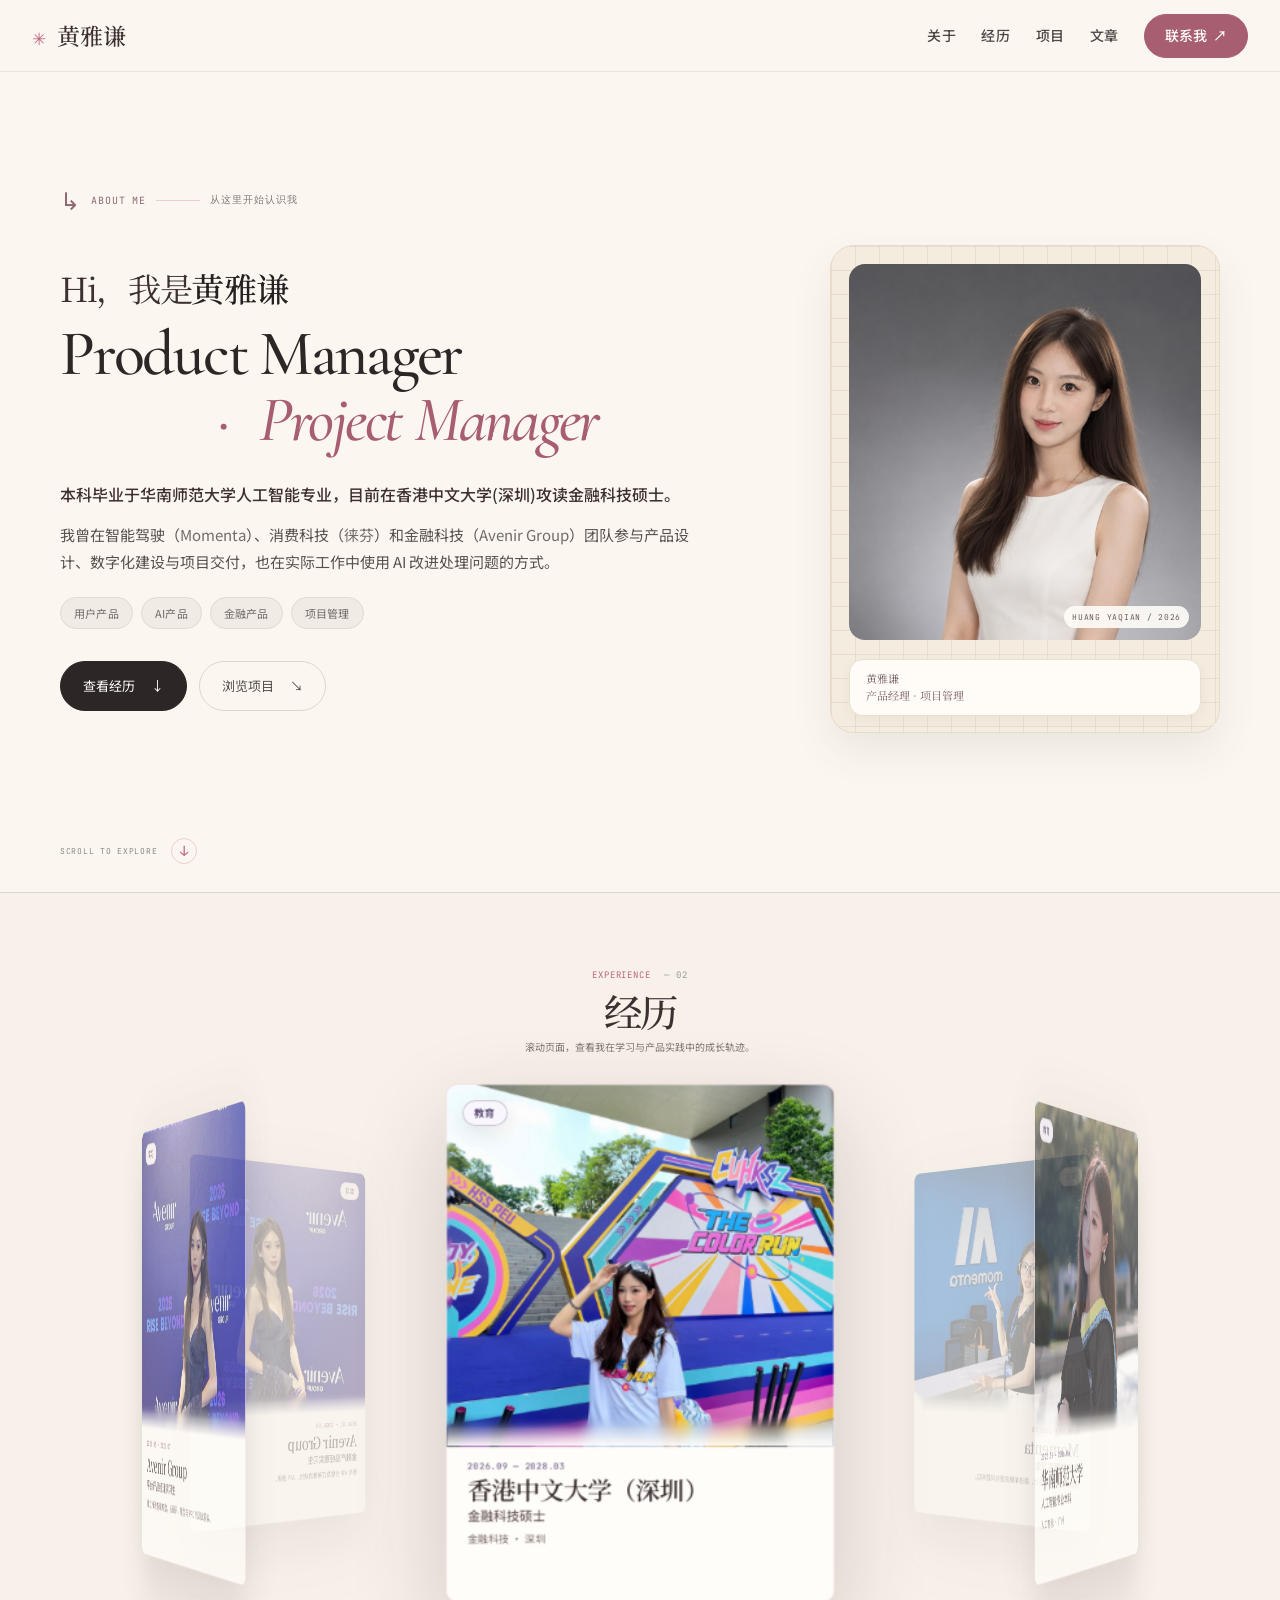
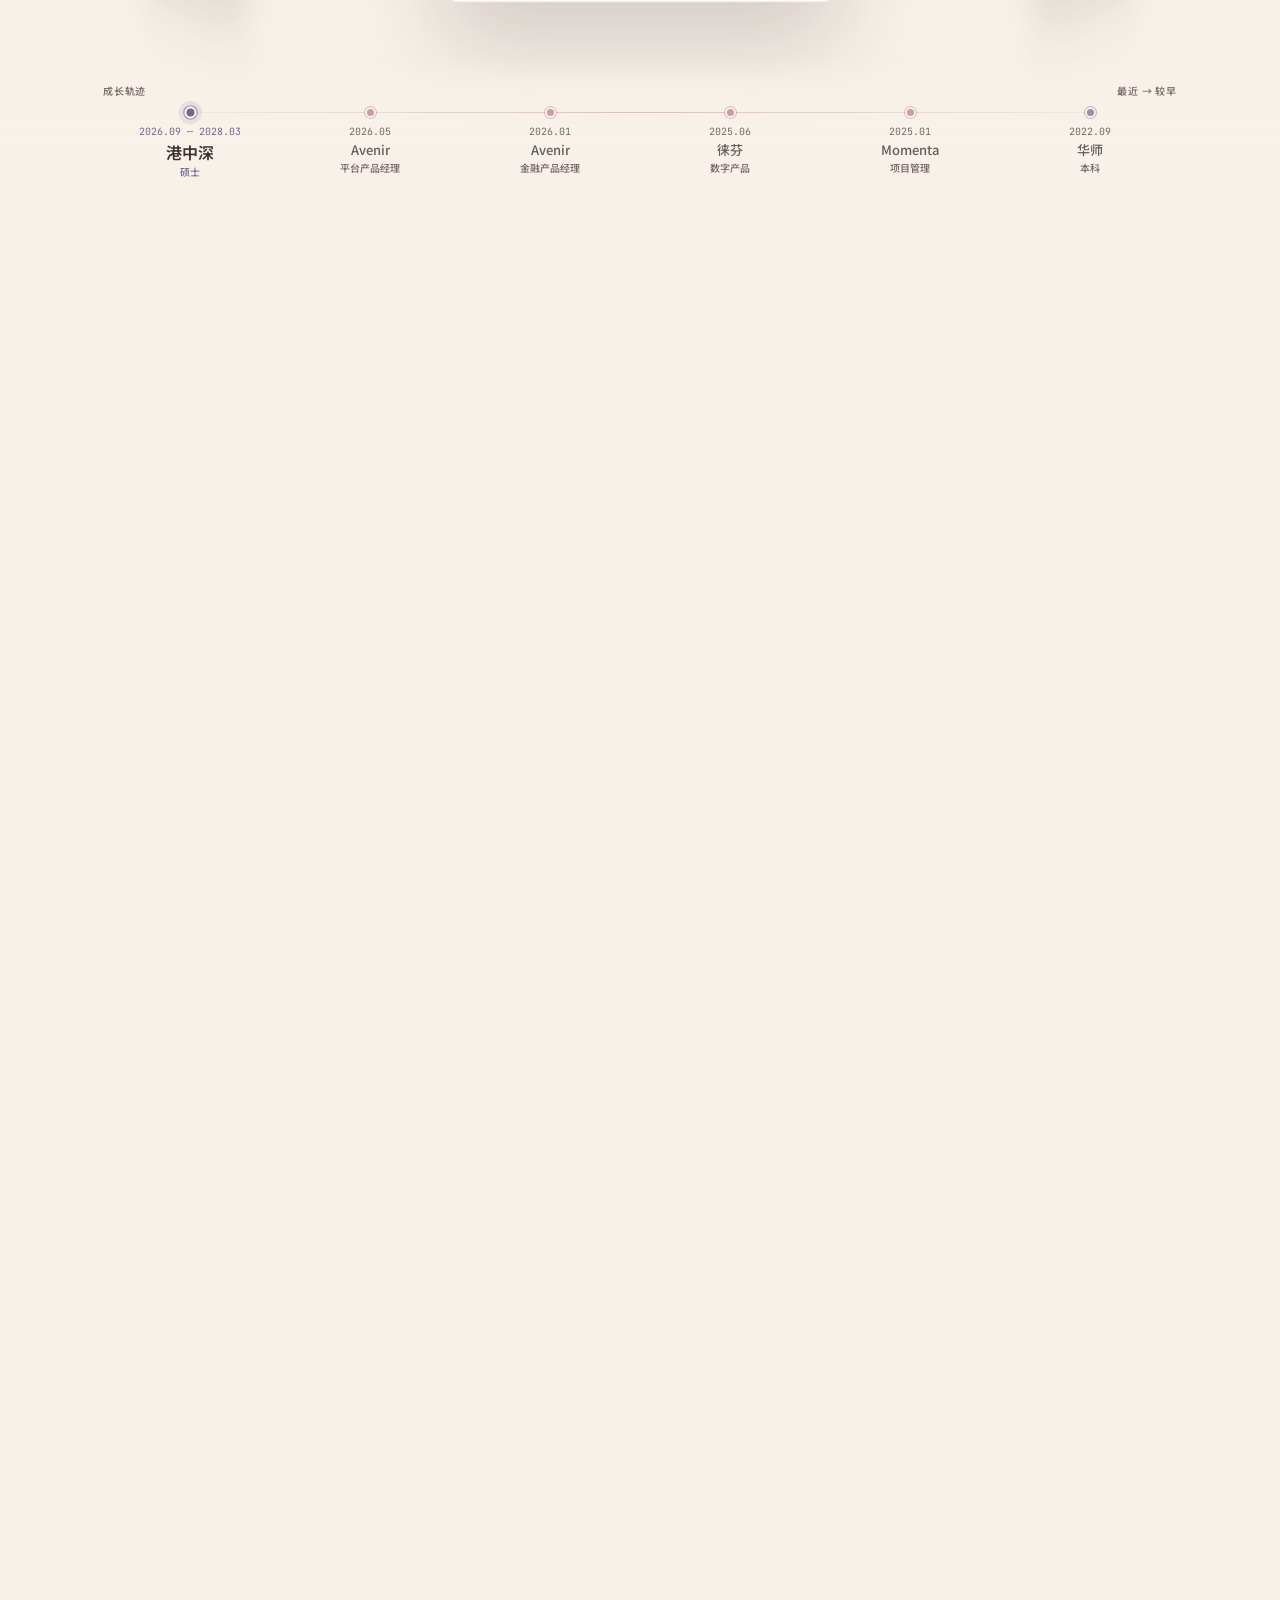
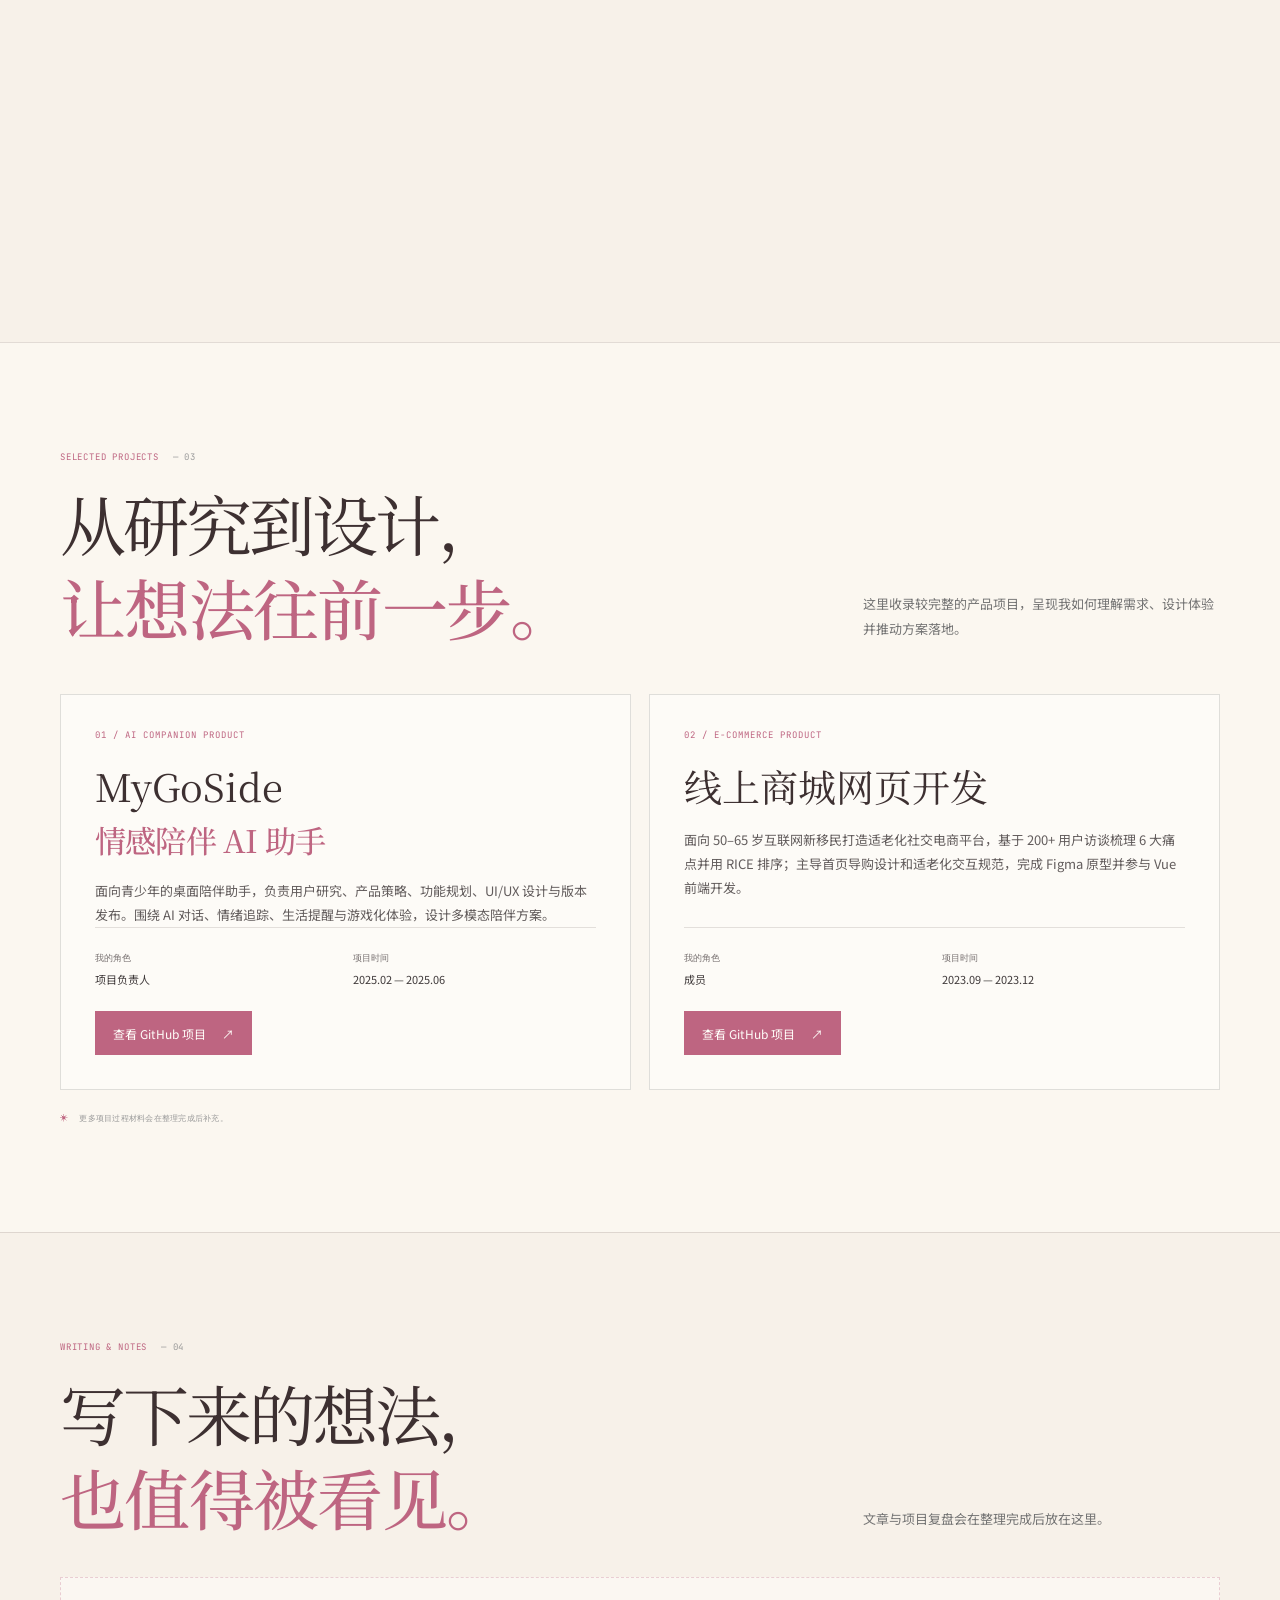
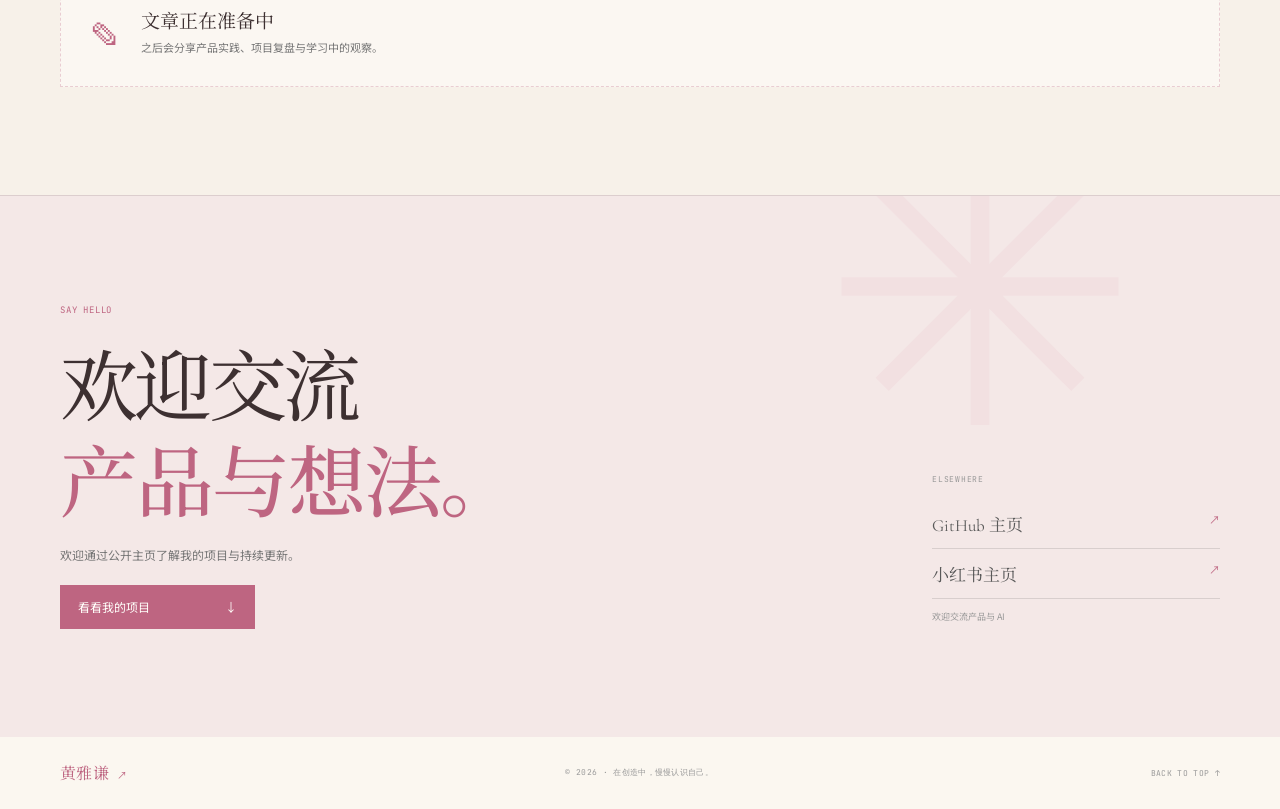
==== commit 783e035c: "style: keep education summary on one line on wide screens" ====
--- a/public/index.html
+++ b/public/index.html
@@ -9,7 +9,7 @@
     <link rel="preconnect" href="https://fonts.googleapis.com" />
     <link rel="preconnect" href="https://fonts.gstatic.com" crossorigin />
     <link href="https://fonts.googleapis.com/css2?family=Cormorant+Garamond:ital,wght@0,400;0,500;0,600;1,500&family=JetBrains+Mono:wght@300;400;500&family=Noto+Sans+SC:wght@300;400;500;600&family=Noto+Serif+SC:wght@400;500;600&display=swap" rel="stylesheet" />
-    <link rel="stylesheet" href="./css/styles.css?v=20261002-role-alignment" />
+    <link rel="stylesheet" href="./css/styles.css?v=20261002-education-line" />
   </head>
   <body>
     <a class="skip-link" href="#main">跳到正文</a>
--- a/public/css/styles.css
+++ b/public/css/styles.css
@@ -59,7 +59,7 @@
 .portrait-photo { position: absolute; inset: 0; width: 100%; height: 100%; object-fit: cover; object-position: center 27%; }
 .portrait-caption { position: absolute; right: 12px; bottom: 12px; z-index: 1; padding: 6px 8px; border-radius: 999px; color: #6b5d5b; background: rgba(255, 253, 249, .9); font-size: 8px; }
 .portrait-corner { position: absolute; right: 18px; bottom: 16px; left: 18px; padding: 10px 16px; border: 1px solid #e8dfd3; border-radius: 14px; color: #7b6267; background: rgba(255, 253, 249, .97); font-family: var(--cn-serif); font-size: 11px; line-height: 1.6; box-shadow: 0 4px 12px rgba(78, 60, 52, .05); }
-.about-copy { max-width: 610px; }
+.about-copy { max-width: 650px; }
 .about h1 { margin: 0; font-family: var(--cn-serif); font-size: clamp(28px, 2.6vw, 36px); font-weight: 400; letter-spacing: -.04em; line-height: 1.3; }
 .about h1 em { color: #252122; }
 .about-role { display: grid; grid-template-columns: max-content max-content; column-gap: .18em; row-gap: 4px; width: max-content; max-width: 100%; margin: 12px 0 0; color: #2c2626; font-family: var(--serif); font-size: clamp(46px, 5vw, 68px); font-weight: 500; letter-spacing: -.035em; line-height: .98; }
@@ -67,7 +67,7 @@
 .about-role .role-manager { grid-column: 2; grid-row: 1; }
 .about-role .role-dot { grid-column: 1; grid-row: 2; justify-self: end; margin-right: .3em; color: #a75e70; font-style: italic; }
 .about-role .role-project { grid-column: 2; grid-row: 2; color: #a75e70; font-style: italic; white-space: nowrap; }
-.about-text { max-width: 590px; margin: 28px 0 0; color: #57514f; font-size: 15px; line-height: 1.8; }
+.about-text { max-width: 650px; margin: 28px 0 0; color: #57514f; font-size: 15px; line-height: 1.8; }
 .about-education { color: var(--ink); font-size: 16px; font-weight: 500; }
 .about-experience { margin-top: 12px; }
 .about-experience a { color: #716b6b; transition: color .2s ease; }
@@ -89,6 +89,10 @@
 .button-quiet:hover { color: var(--white); background: var(--rose); }
 .scroll-cue { position: absolute; bottom: 28px; left: max(32px, calc((100vw - 1160px) / 2)); display: inline-flex; align-items: center; gap: 14px; color: #888; font-size: 8px; }
 .scroll-cue i { display: grid; width: 26px; height: 26px; place-items: center; border: 1px solid var(--line-rose); border-radius: 50%; color: var(--rose); font-size: 14px; font-style: normal; }
+
+@media (min-width: 1200px) {
+  .about-education { white-space: nowrap; }
+}
 
 .section-heading h2, .articles-heading h2, .contact h2 { margin: 0; font-family: var(--cn-serif); font-size: clamp(40px, 5vw, 62px); font-weight: 400; letter-spacing: -.045em; line-height: 1.27; }
 
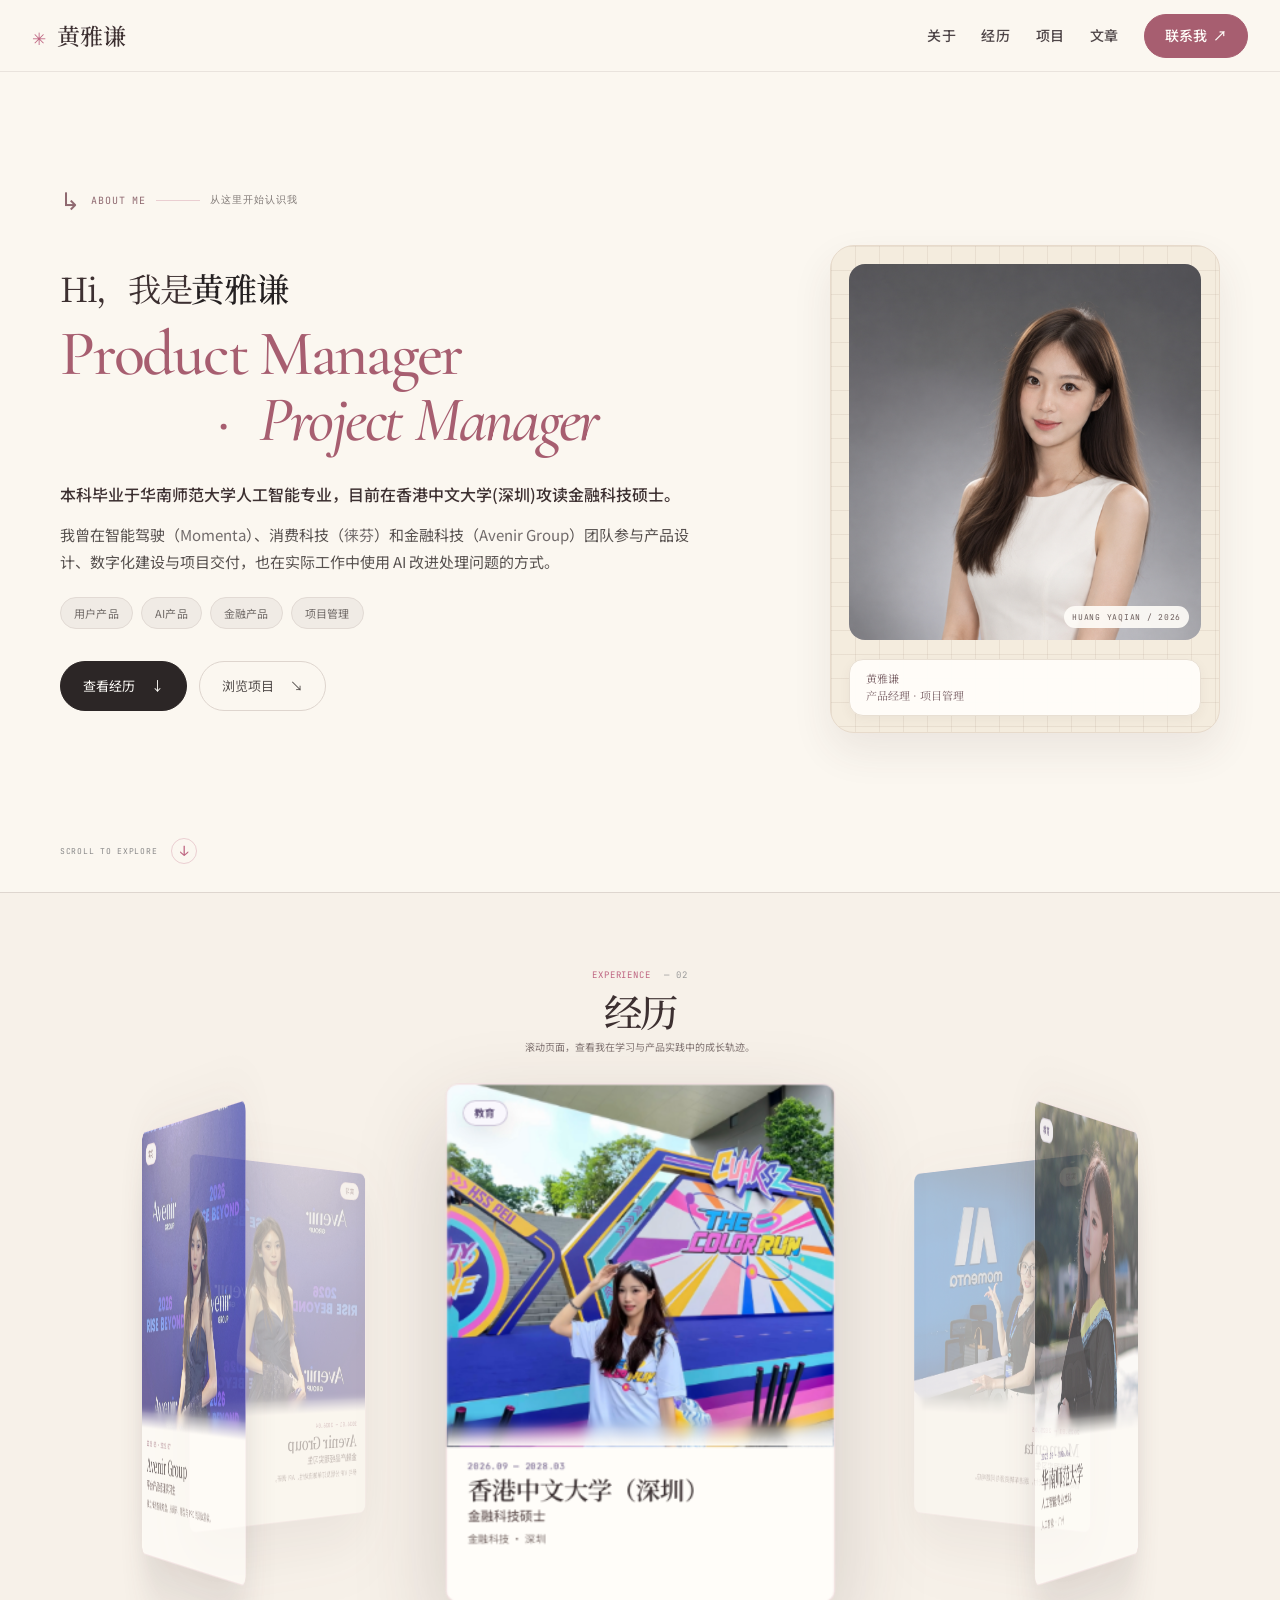
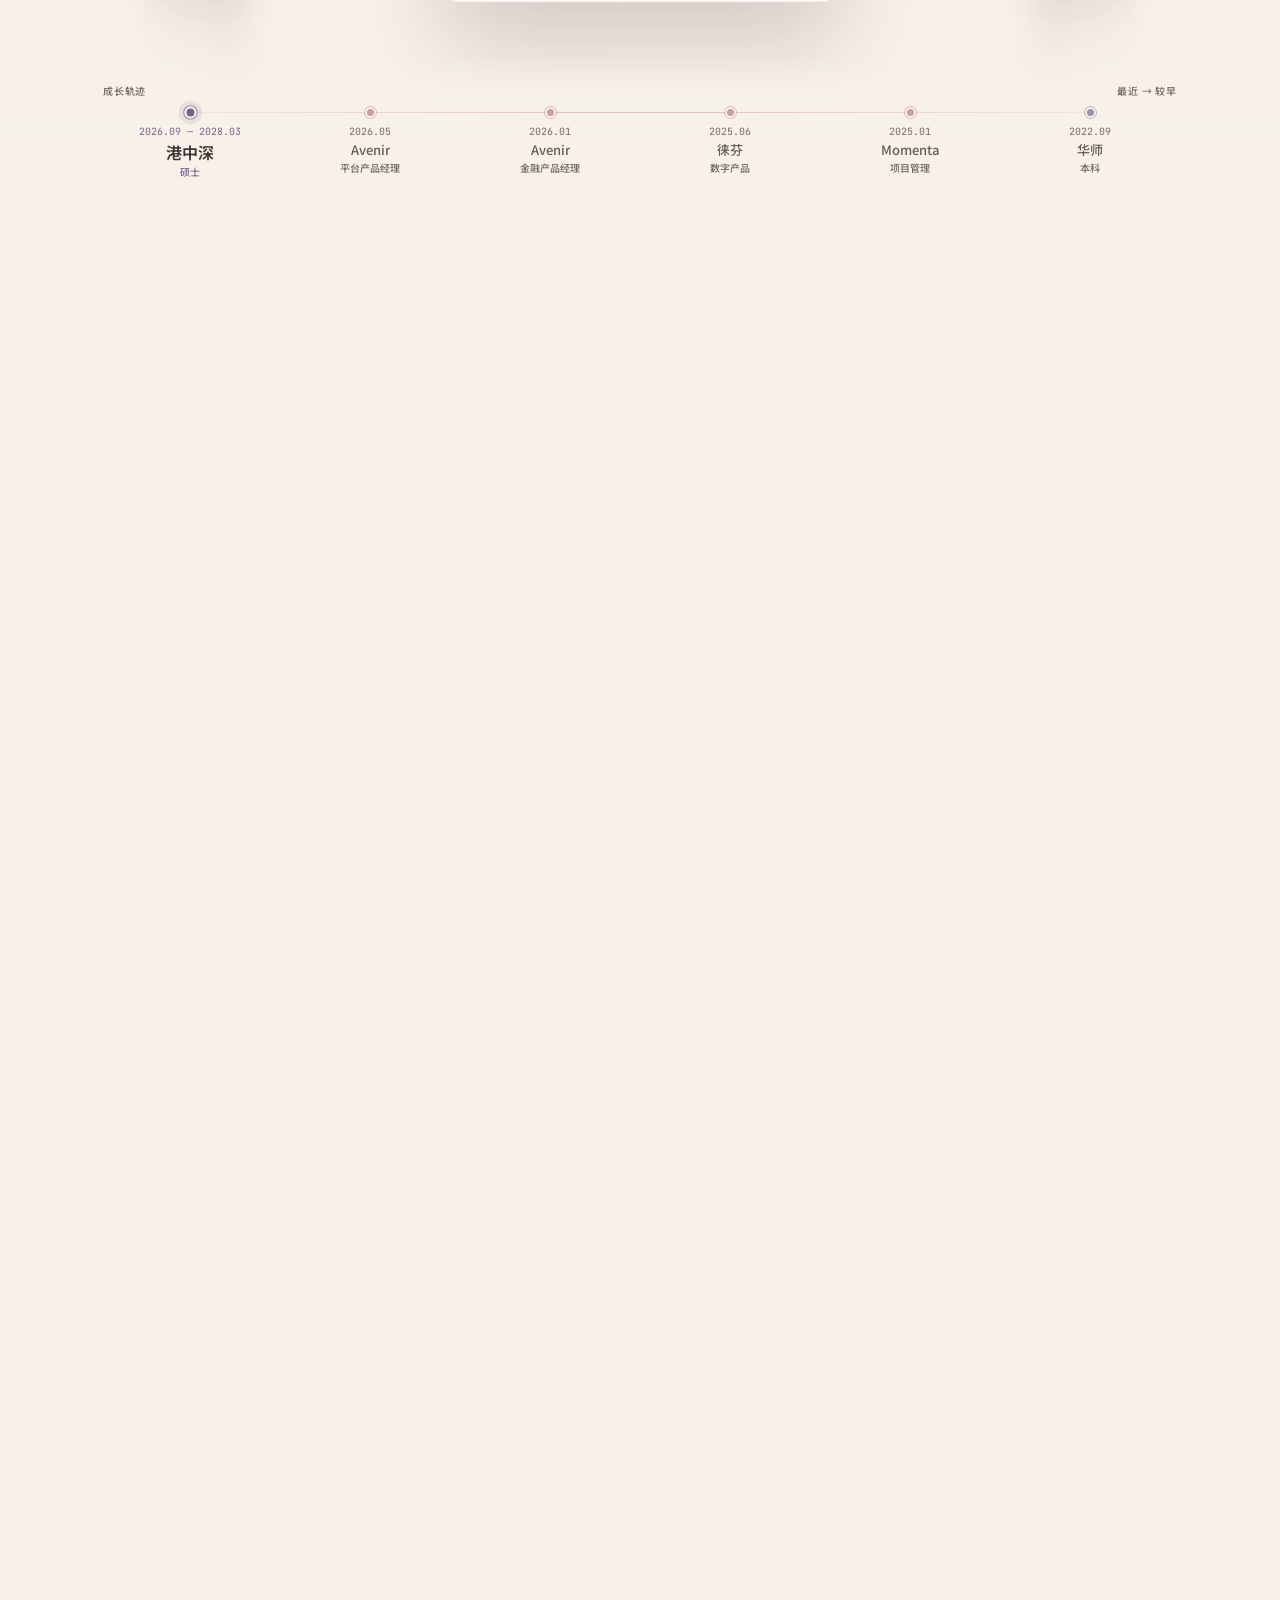
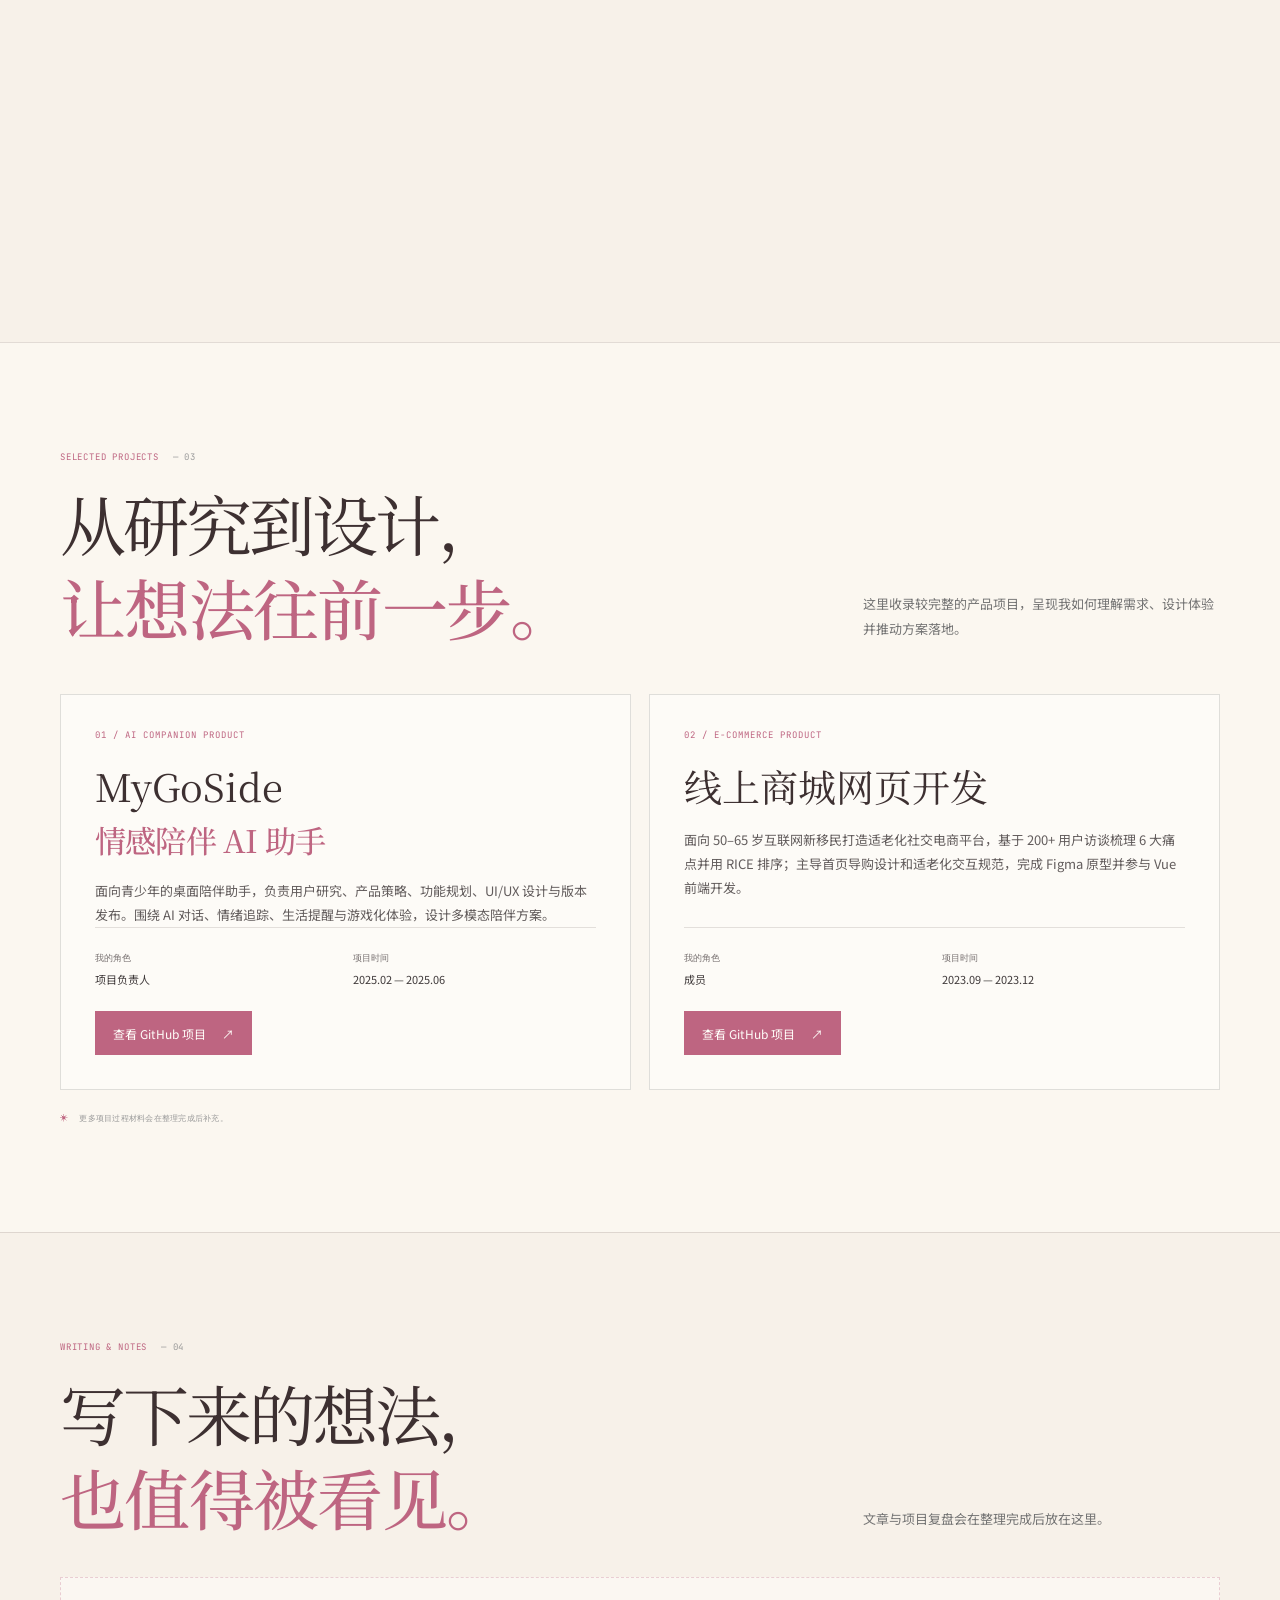
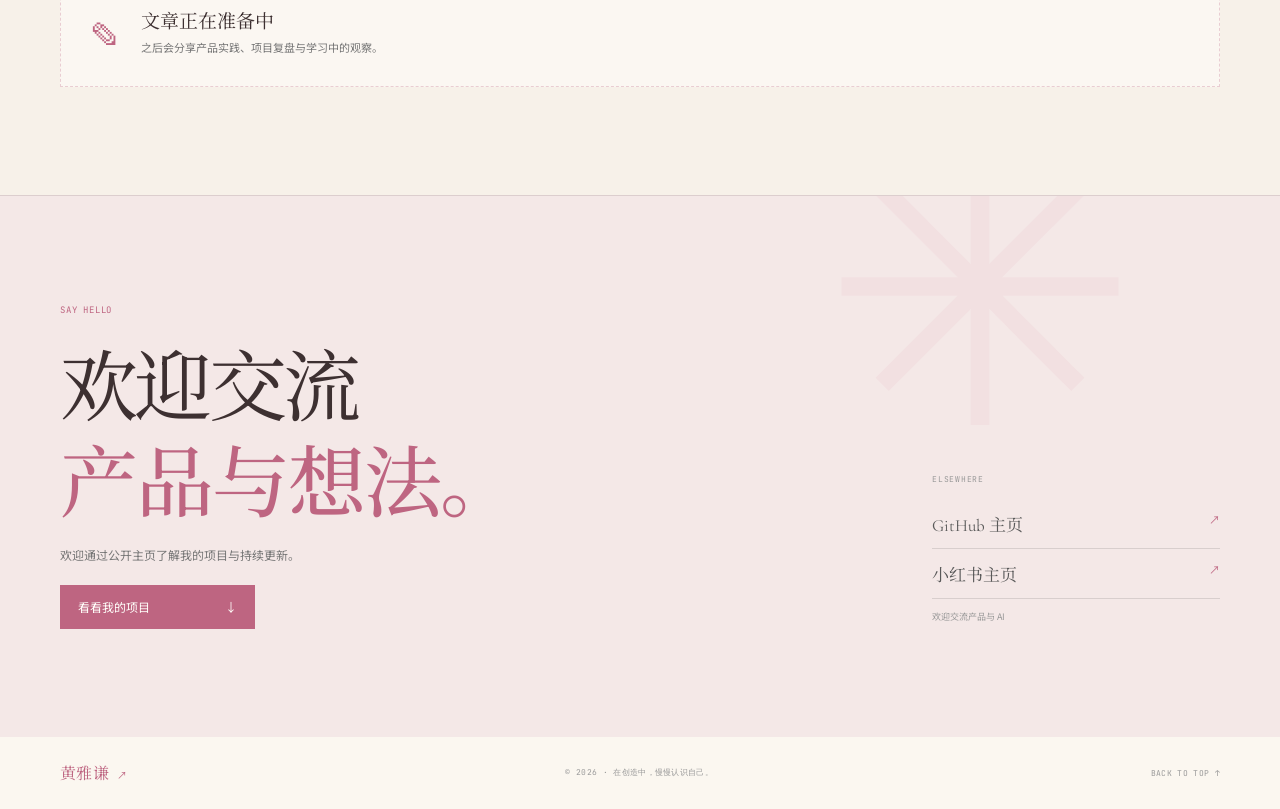
==== commit f73218b8: "style: match homepage role heading colors" ====
--- a/public/index.html
+++ b/public/index.html
@@ -9,7 +9,7 @@
     <link rel="preconnect" href="https://fonts.googleapis.com" />
     <link rel="preconnect" href="https://fonts.gstatic.com" crossorigin />
     <link href="https://fonts.googleapis.com/css2?family=Cormorant+Garamond:ital,wght@0,400;0,500;0,600;1,500&family=JetBrains+Mono:wght@300;400;500&family=Noto+Sans+SC:wght@300;400;500;600&family=Noto+Serif+SC:wght@400;500;600&display=swap" rel="stylesheet" />
-    <link rel="stylesheet" href="./css/styles.css?v=20261002-education-line" />
+    <link rel="stylesheet" href="./css/styles.css?v=20261003-role-color" />
   </head>
   <body>
     <a class="skip-link" href="#main">跳到正文</a>
--- a/public/css/styles.css
+++ b/public/css/styles.css
@@ -62,11 +62,11 @@
 .about-copy { max-width: 650px; }
 .about h1 { margin: 0; font-family: var(--cn-serif); font-size: clamp(28px, 2.6vw, 36px); font-weight: 400; letter-spacing: -.04em; line-height: 1.3; }
 .about h1 em { color: #252122; }
-.about-role { display: grid; grid-template-columns: max-content max-content; column-gap: .18em; row-gap: 4px; width: max-content; max-width: 100%; margin: 12px 0 0; color: #2c2626; font-family: var(--serif); font-size: clamp(46px, 5vw, 68px); font-weight: 500; letter-spacing: -.035em; line-height: .98; }
+.about-role { display: grid; grid-template-columns: max-content max-content; column-gap: .18em; row-gap: 4px; width: max-content; max-width: 100%; margin: 12px 0 0; color: #a75e70; font-family: var(--serif); font-size: clamp(46px, 5vw, 68px); font-weight: 500; letter-spacing: -.035em; line-height: .98; }
 .about-role .role-product { grid-column: 1; grid-row: 1; }
 .about-role .role-manager { grid-column: 2; grid-row: 1; }
-.about-role .role-dot { grid-column: 1; grid-row: 2; justify-self: end; margin-right: .3em; color: #a75e70; font-style: italic; }
-.about-role .role-project { grid-column: 2; grid-row: 2; color: #a75e70; font-style: italic; white-space: nowrap; }
+.about-role .role-dot { grid-column: 1; grid-row: 2; justify-self: end; margin-right: .3em; font-style: italic; }
+.about-role .role-project { grid-column: 2; grid-row: 2; font-style: italic; white-space: nowrap; }
 .about-text { max-width: 650px; margin: 28px 0 0; color: #57514f; font-size: 15px; line-height: 1.8; }
 .about-education { color: var(--ink); font-size: 16px; font-weight: 500; }
 .about-experience { margin-top: 12px; }
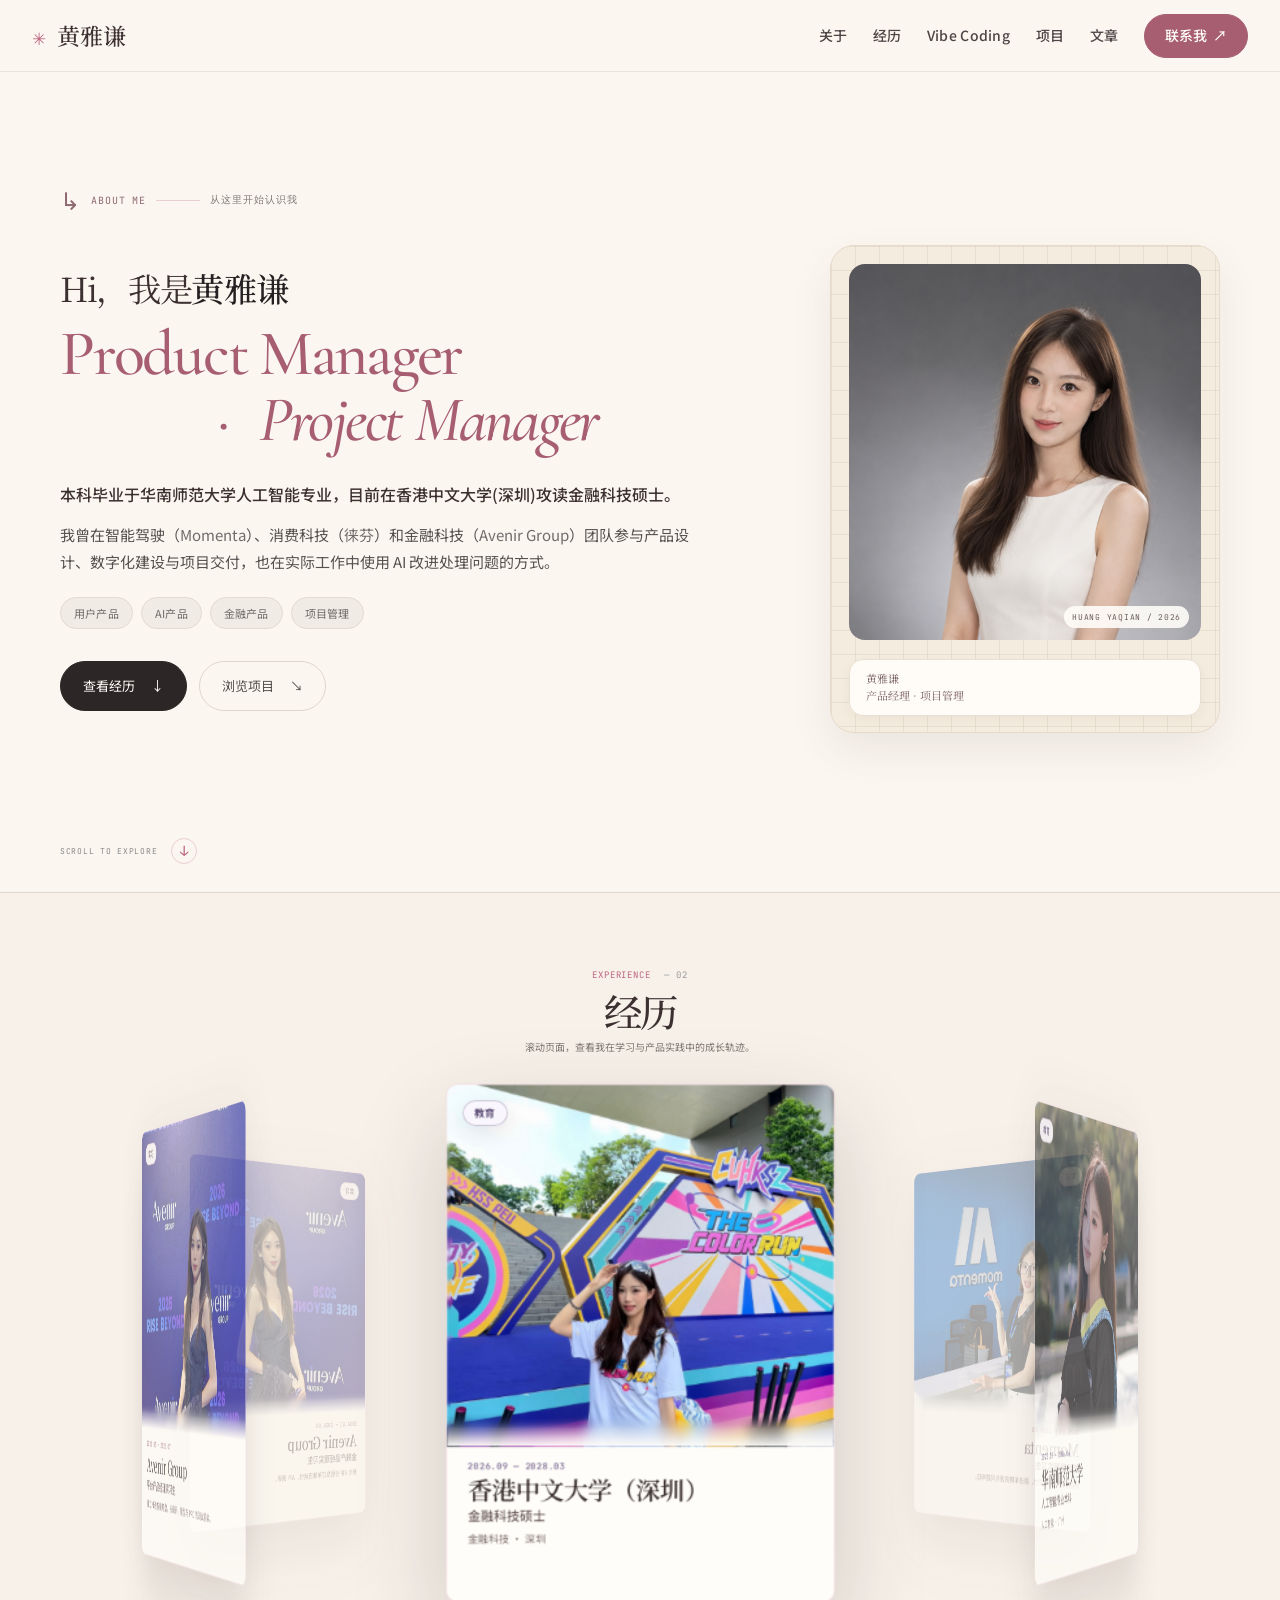
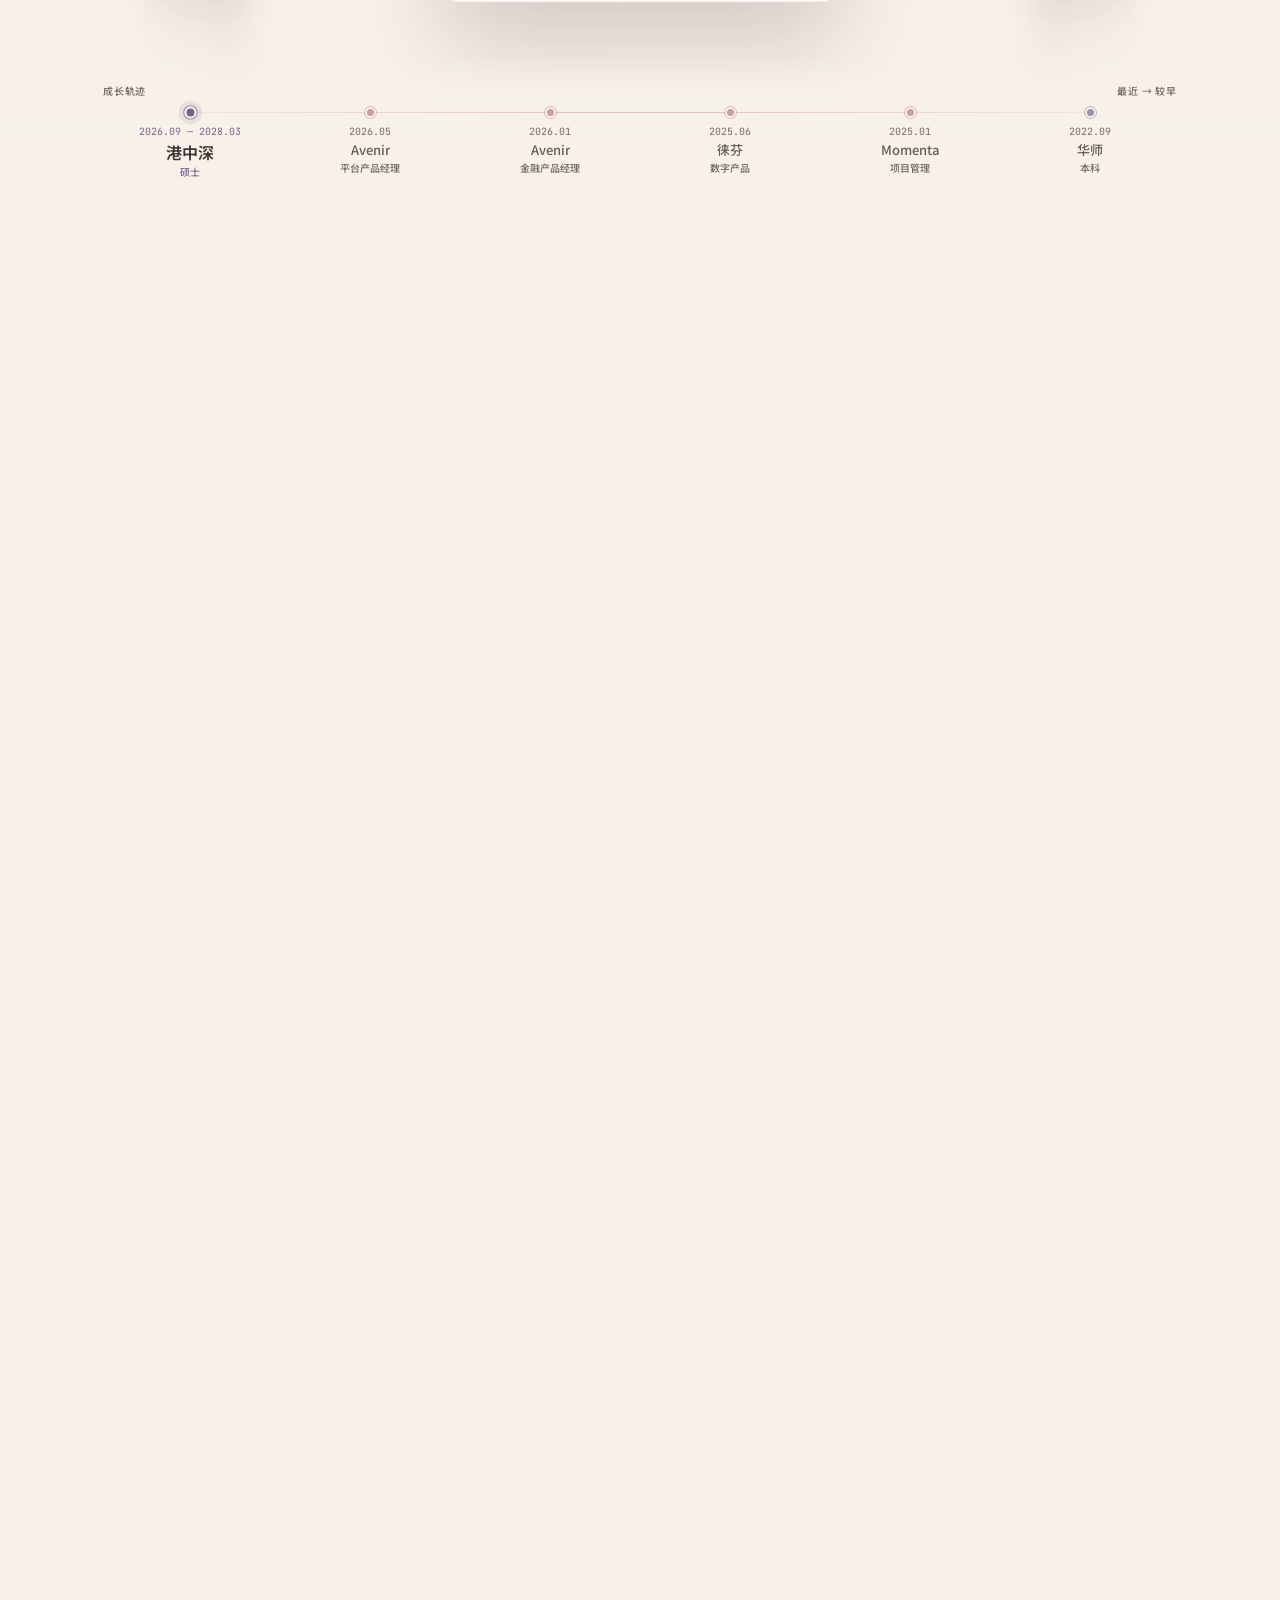
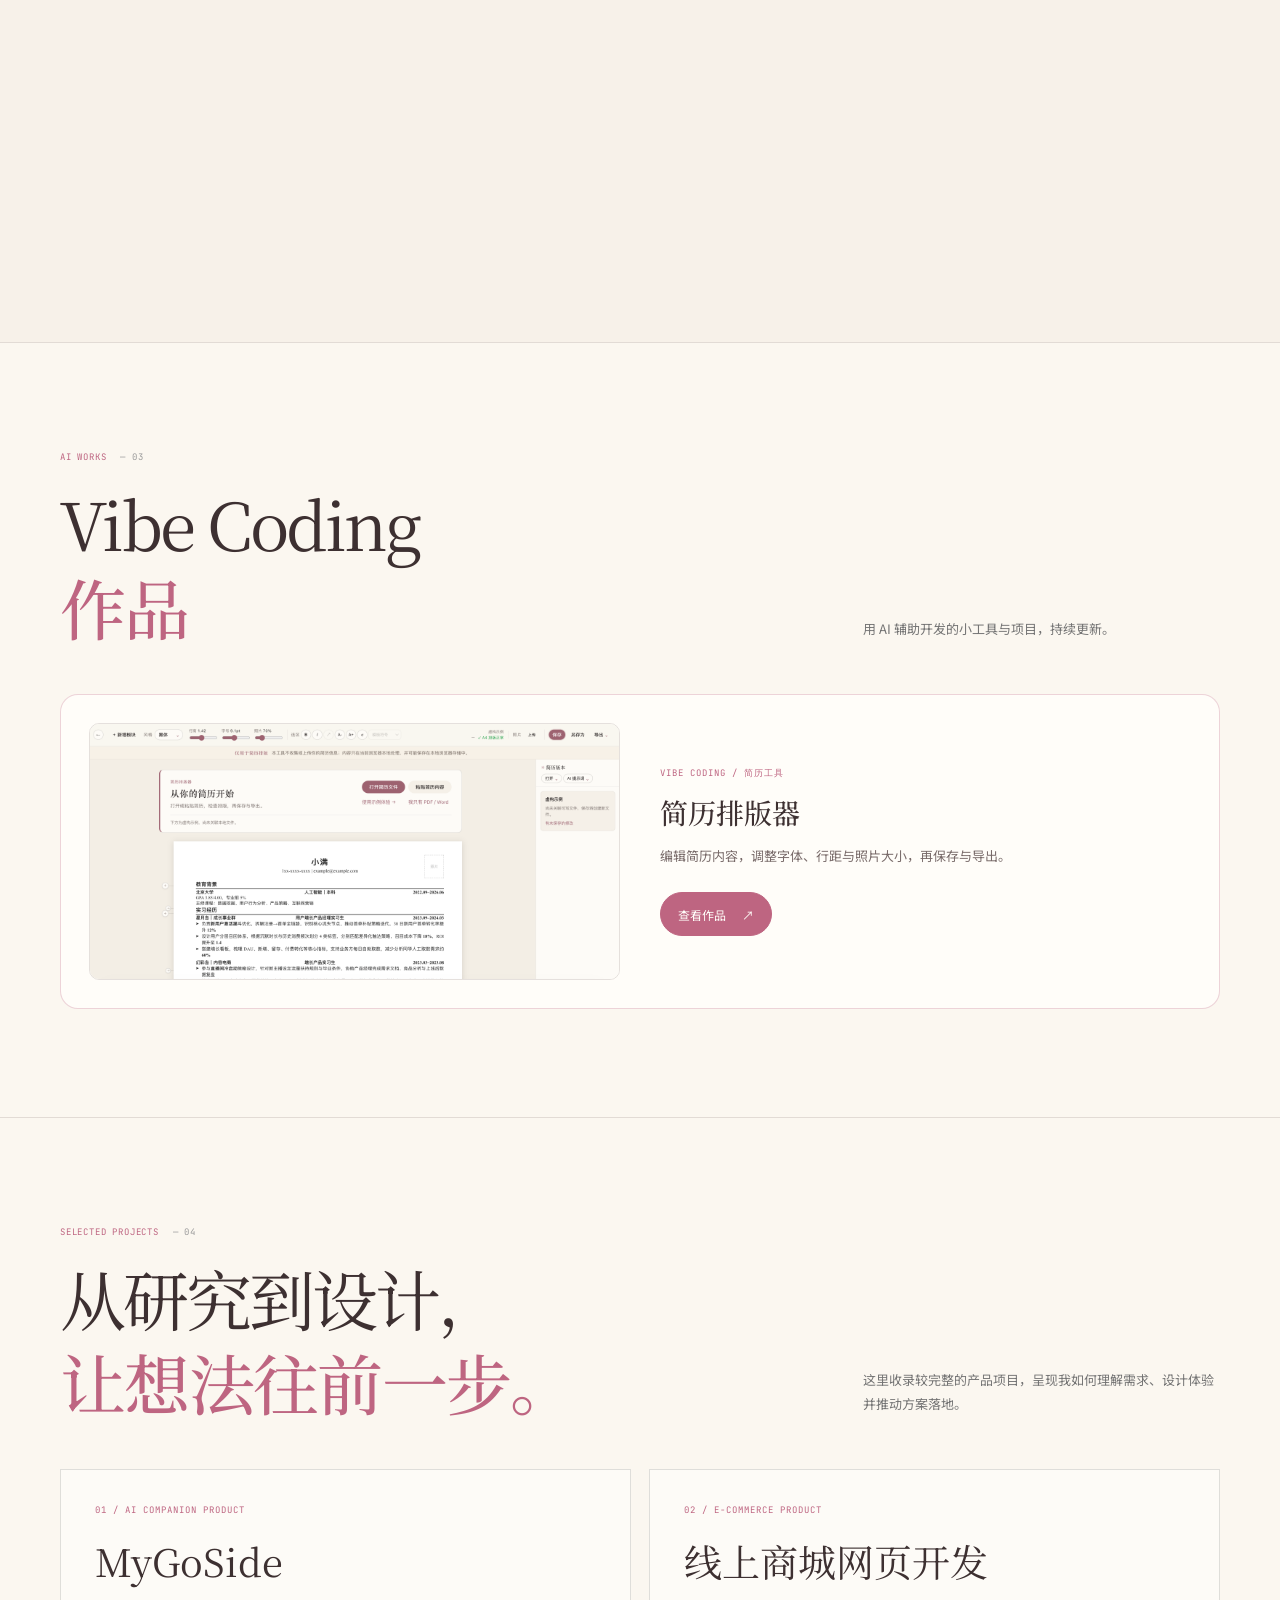
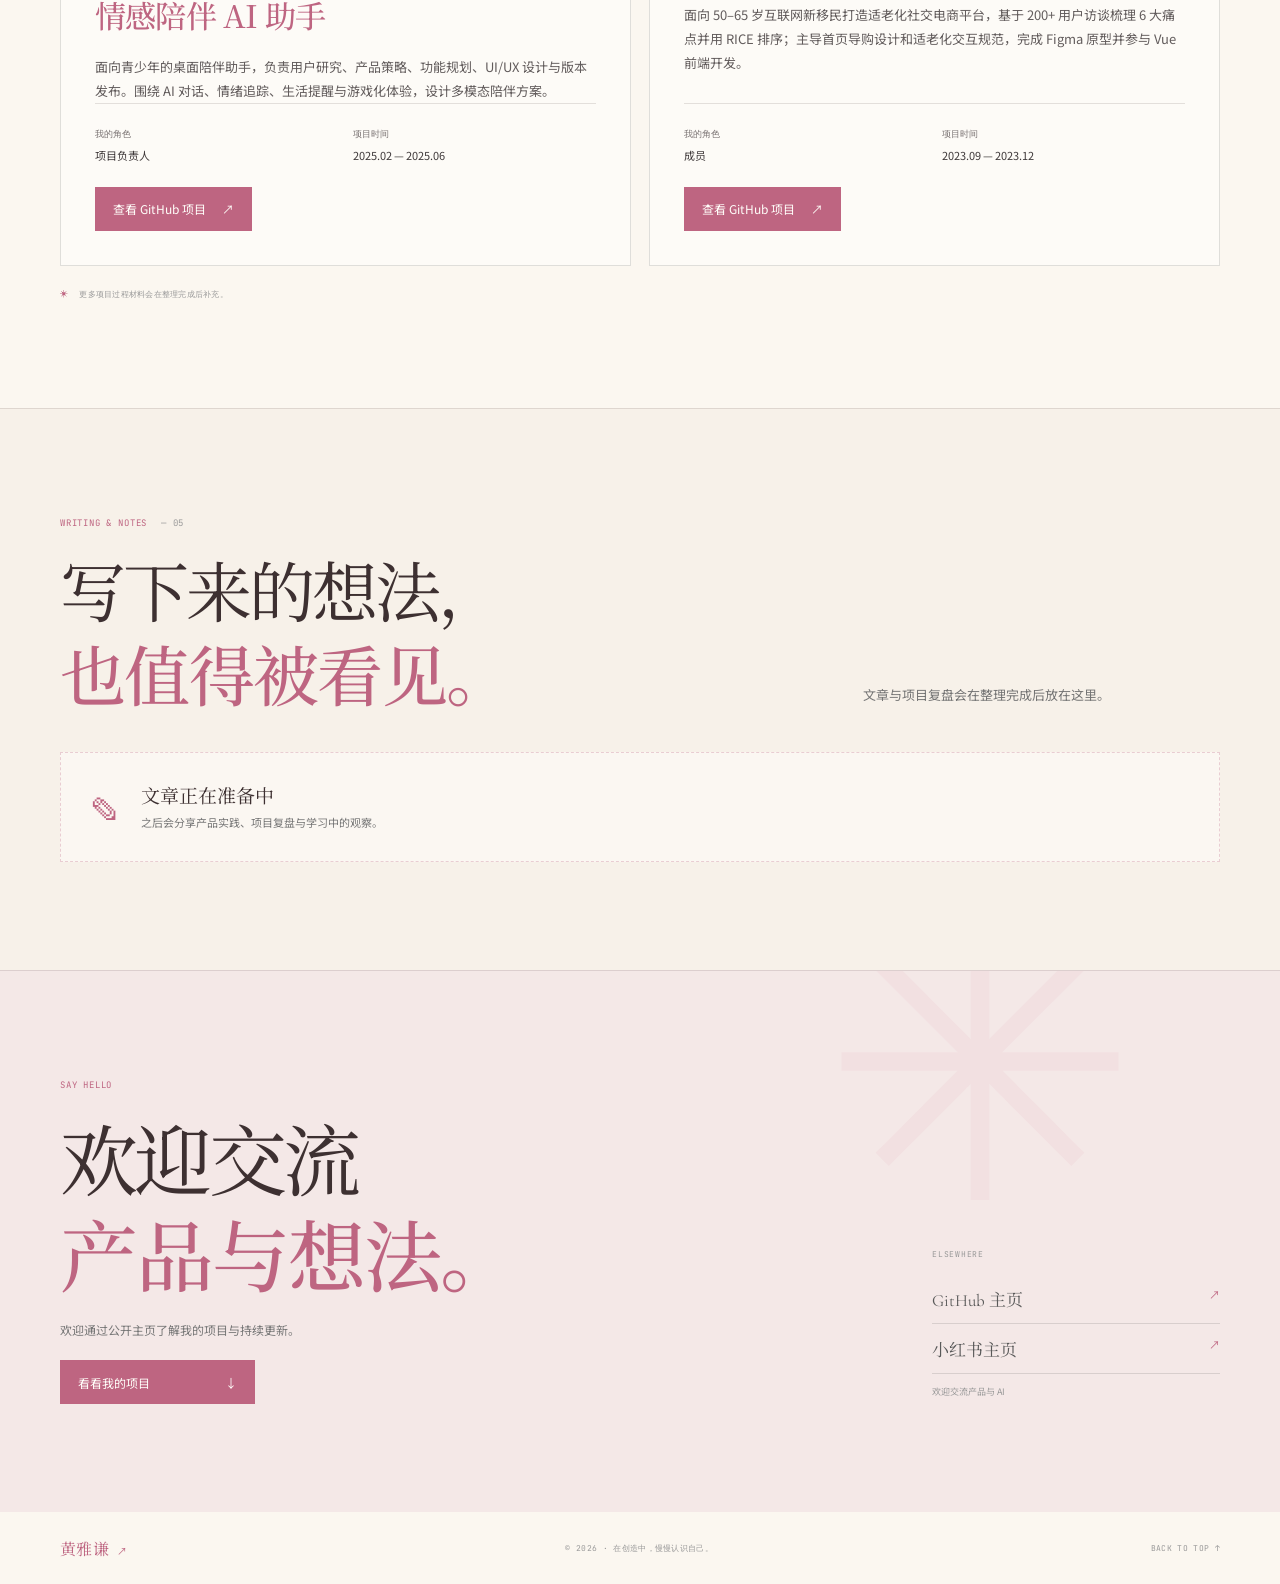
==== commit 6c808c5a: "feat: add vibe coding portfolio page" ====
--- a/public/index.html
+++ b/public/index.html
@@ -10,6 +10,7 @@
     <link rel="preconnect" href="https://fonts.gstatic.com" crossorigin />
     <link href="https://fonts.googleapis.com/css2?family=Cormorant+Garamond:ital,wght@0,400;0,500;0,600;1,500&family=JetBrains+Mono:wght@300;400;500&family=Noto+Sans+SC:wght@300;400;500;600&family=Noto+Serif+SC:wght@400;500;600&display=swap" rel="stylesheet" />
     <link rel="stylesheet" href="./css/styles.css?v=20261003-role-color" />
+    <link rel="stylesheet" href="./css/vibe-coding.css?v=20261012" />
   </head>
   <body>
     <a class="skip-link" href="#main">跳到正文</a>
@@ -24,6 +25,7 @@
       <nav class="site-nav" id="site-nav" aria-label="主导航">
         <a href="#about">关于</a>
         <a href="#internships">经历</a>
+        <a href="./vibe-coding.html">Vibe Coding</a>
         <a href="#projects">项目</a>
         <a href="#articles">文章</a>
         <a class="nav-contact" href="#contact">联系我 <span aria-hidden="true">↗</span></a>
@@ -204,29 +206,31 @@
         </div>
       </section>
 
-      <section class="ai-work section-pad" id="ai-work" aria-labelledby="ai-work-title" hidden>
+      <section class="ai-work section-pad" id="ai-work" aria-labelledby="ai-work-title">
         <div class="section-heading reveal">
           <div>
             <p class="section-index">AI WORKS <span>— 03</span></p>
-            <h2 id="ai-work-title">从问题出发，<br /><em>试着做出解法。</em></h2>
-          </div>
-          <p class="section-intro">遇到实际问题时，我会用 AI 提升处理效率，并探索将可行的想法做成小工具或产品。</p>
-        </div>
-        <div class="ai-work-note reveal">
-          <span class="ai-work-mark" aria-hidden="true">✳</span>
-          <div>
-            <p class="project-type">CASE STUDIES / IN PROGRESS</p>
-            <h3>案例正在整理中</h3>
-            <p>后续会逐个补充问题背景、AI 的参与方式，以及工具或产品带来的变化。</p>
-          </div>
-          <span class="ai-work-index" aria-hidden="true">AI / 01</span>
+            <h2 id="ai-work-title">Vibe Coding<br /><em>作品</em></h2>
+          </div>
+          <p class="section-intro">用 AI 辅助开发的小工具与项目，持续更新。</p>
+        </div>
+        <div class="vibe-home-preview reveal">
+          <a class="vibe-home-image" href="./vibe-coding.html" aria-label="查看简历排版器与 Vibe Coding 作品">
+            <img src="./assets/projects/resume-editor.png" alt="简历排版器界面，包含排版设置、编辑区和简历版本栏" width="2912" height="1408" loading="lazy" />
+          </a>
+          <div>
+            <p class="project-type">VIBE CODING / 简历工具</p>
+            <h3>简历排版器</h3>
+            <p>编辑简历内容，调整字体、行距与照片大小，再保存与导出。</p>
+            <a class="button button-primary" href="./vibe-coding.html">查看作品 <span aria-hidden="true">↗</span></a>
+          </div>
         </div>
       </section>
 
       <section class="work section-pad" id="projects" aria-labelledby="projects-title">
         <div class="section-heading reveal">
           <div>
-            <p class="section-index">SELECTED PROJECTS <span>— 03</span></p>
+            <p class="section-index">SELECTED PROJECTS <span>— 04</span></p>
             <h2 id="projects-title">从研究到设计，<br /><em>让想法往前一步。</em></h2>
           </div>
           <p class="section-intro">这里收录较完整的产品项目，呈现我如何理解需求、设计体验并推动方案落地。</p>
@@ -265,7 +269,7 @@
       <section class="articles section-pad" id="articles" aria-labelledby="articles-title">
         <div class="articles-heading reveal">
           <div>
-            <p class="section-index">WRITING & NOTES <span>— 04</span></p>
+            <p class="section-index">WRITING & NOTES <span>— 05</span></p>
             <h2 id="articles-title">写下来的想法，<br /><em>也值得被看见。</em></h2>
           </div>
           <p>文章与项目复盘会在整理完成后放在这里。</p>
--- a/public/css/vibe-coding.css
+++ b/public/css/vibe-coding.css
@@ -0,0 +1,70 @@
+/* 首页入口和独立作品页共用全站颜色、字体与导航。 */
+.vibe-home-preview { display: grid; grid-template-columns: minmax(0, 1fr) minmax(0, 1fr); align-items: center; gap: 40px; padding: 28px; border: 1px solid var(--line-rose); border-radius: 18px; background: var(--white); }
+.vibe-home-image { overflow: hidden; border: 1px solid var(--line); border-radius: 10px; }
+.vibe-home-image img { width: 100%; height: auto; }
+.vibe-home-preview .project-type { margin-bottom: 12px; }
+.vibe-home-preview h3 { margin: 0 0 12px; font-family: var(--cn-serif); font-size: 28px; font-weight: 500; }
+.vibe-home-preview p:not(.project-type) { margin: 0 0 24px; color: var(--muted); font-size: 13px; line-height: 1.9; }
+.vibe-home-preview .button { border-radius: 999px; }
+
+.vibe-page { min-height: calc(100svh - 144px); padding-top: 40px; padding-bottom: 72px; }
+.vibe-back { display: inline-flex; align-items: center; gap: 10px; min-height: 44px; color: var(--muted); font-size: 12px; }
+.vibe-back:hover { color: var(--rose); }
+.vibe-heading { margin: 38px 0 40px; }
+.vibe-heading .section-index { margin-bottom: 14px; font-size: 10px; }
+.vibe-heading h1 { margin: 0; font-family: var(--serif); font-size: clamp(42px, 4.7vw, 64px); font-weight: 500; letter-spacing: -.04em; line-height: 1.2; }
+.vibe-heading h1 em { font-size: .72em; }
+.vibe-heading > p:last-child { margin: 18px 0 0; color: var(--muted); font-size: 14px; line-height: 1.8; }
+.vibe-page + .site-footer { border-top: 1px solid var(--line); }
+.vibe-page ~ .site-footer .back-top { white-space: nowrap; }
+.site-nav a[aria-current="page"] { color: #9e4d6a; text-decoration: underline; text-underline-offset: 7px; }
+.vibe-collection { display: grid; gap: 24px; }
+.vibe-project { display: grid; grid-template-columns: minmax(0, 1.4fr) minmax(0, 1fr); align-items: center; gap: 40px; padding: 32px; border: 1px solid var(--line); border-radius: 20px; background: var(--white); }
+.vibe-project-figure { min-width: 0; margin: 0; }
+.vibe-screenshot { position: relative; display: block; overflow: hidden; border: 1px solid var(--line); border-radius: 10px; background: var(--paper); cursor: zoom-in; }
+.vibe-screenshot img { width: 100%; height: auto; }
+.vibe-zoom { position: absolute; right: 12px; bottom: 12px; display: grid; width: 32px; height: 32px; place-items: center; border: 1px solid var(--line-rose); border-radius: 50%; color: var(--ink); background: var(--white); transition: background .2s ease; }
+.vibe-screenshot:hover .vibe-zoom { background: var(--rose-soft); }
+.vibe-project-figure figcaption { margin-top: 12px; color: var(--muted); font-size: 11px; }
+.vibe-project-copy { min-width: 0; padding-block: 8px; }
+.vibe-project-copy .project-type { margin-bottom: 16px; font-family: var(--sans); font-size: 11px; }
+.vibe-project-copy h2 { margin: 0 0 16px; font-family: var(--cn-serif); font-size: clamp(26px, 2.6vw, 34px); font-weight: 500; line-height: 1.35; }
+.vibe-project-copy > p:not(.project-type) { margin: 0; color: var(--muted); font-size: 14px; line-height: 1.95; }
+.vibe-tags { display: flex; flex-wrap: wrap; gap: 8px; margin: 20px 0 28px; }
+.vibe-tags span { padding: 6px 10px; border-radius: 6px; color: #775c65; background: var(--rose-soft); font-size: 11px; }
+.vibe-github { gap: 8px; border-radius: 999px; }
+.vibe-github:disabled { border-color: #d9ceca; color: #786a69; background: #f2ece6; cursor: not-allowed; transform: none; }
+.vibe-github span { font-size: 11px; }
+.vibe-coming { display: flex; align-items: center; gap: 24px; width: min(100%, 568px); min-height: 164px; padding: 28px 32px; border: 1px dashed #cfadba; border-radius: 20px; background: var(--rose-soft); }
+.vibe-coming-mark { color: var(--rose); font-family: var(--serif); font-size: 48px; }
+.vibe-coming .project-type { margin-bottom: 8px; font-family: var(--sans); font-size: 11px; }
+.vibe-coming h2 { margin: 0 0 8px; font-family: var(--cn-serif); font-size: 24px; font-weight: 500; }
+.vibe-coming p:last-child { margin: 0; color: var(--muted); font-size: 13px; line-height: 1.8; }
+
+.vibe-lightbox { width: min(1440px, calc(100vw - 32px)); max-height: calc(100svh - 32px); padding: 18px; border: 1px solid var(--line-rose); border-radius: 16px; color: var(--ink); background: var(--white); }
+.vibe-lightbox::backdrop { background: rgba(40, 30, 34, .65); }
+.vibe-lightbox-heading { display: flex; align-items: center; justify-content: space-between; gap: 12px; margin-bottom: 16px; }
+.vibe-lightbox-heading h2 { margin: 0; font-size: 14px; font-weight: 500; }
+.vibe-lightbox-close { display: inline-flex; align-items: center; gap: 10px; flex-shrink: 0; min-height: 44px; padding: 0 14px; border: 1px solid var(--line); border-radius: 999px; color: var(--ink); background: var(--paper); cursor: pointer; }
+.vibe-lightbox-close span { font-size: 20px; }
+.vibe-lightbox > img { width: 100%; height: auto; border: 1px solid var(--line); border-radius: 8px; }
+html.vibe-preview-open { overflow: hidden; }
+
+@media (max-width: 800px) {
+  .vibe-page { padding: 28px 24px 56px; }
+  .vibe-heading { margin: 28px 0 32px; }
+  .vibe-project { grid-template-columns: 1fr; gap: 24px; padding: 24px; }
+  .vibe-project-copy { padding: 0; }
+  .vibe-home-preview { grid-template-columns: 1fr; gap: 24px; }
+}
+@media (max-width: 520px) {
+  .vibe-page { padding-inline: 20px; }
+  .vibe-heading h1 { font-size: 42px; }
+  .vibe-heading h1 em { display: block; margin-top: 6px; }
+  .vibe-project { gap: 20px; padding: 18px; }
+  .vibe-project-copy > p:not(.project-type) { font-size: 13px; }
+  .vibe-coming { gap: 18px; padding: 24px; }
+  .vibe-home-preview { padding: 20px; }
+  .vibe-lightbox { padding: 12px; }
+  .vibe-lightbox-heading h2 { font-size: 12px; }
+}
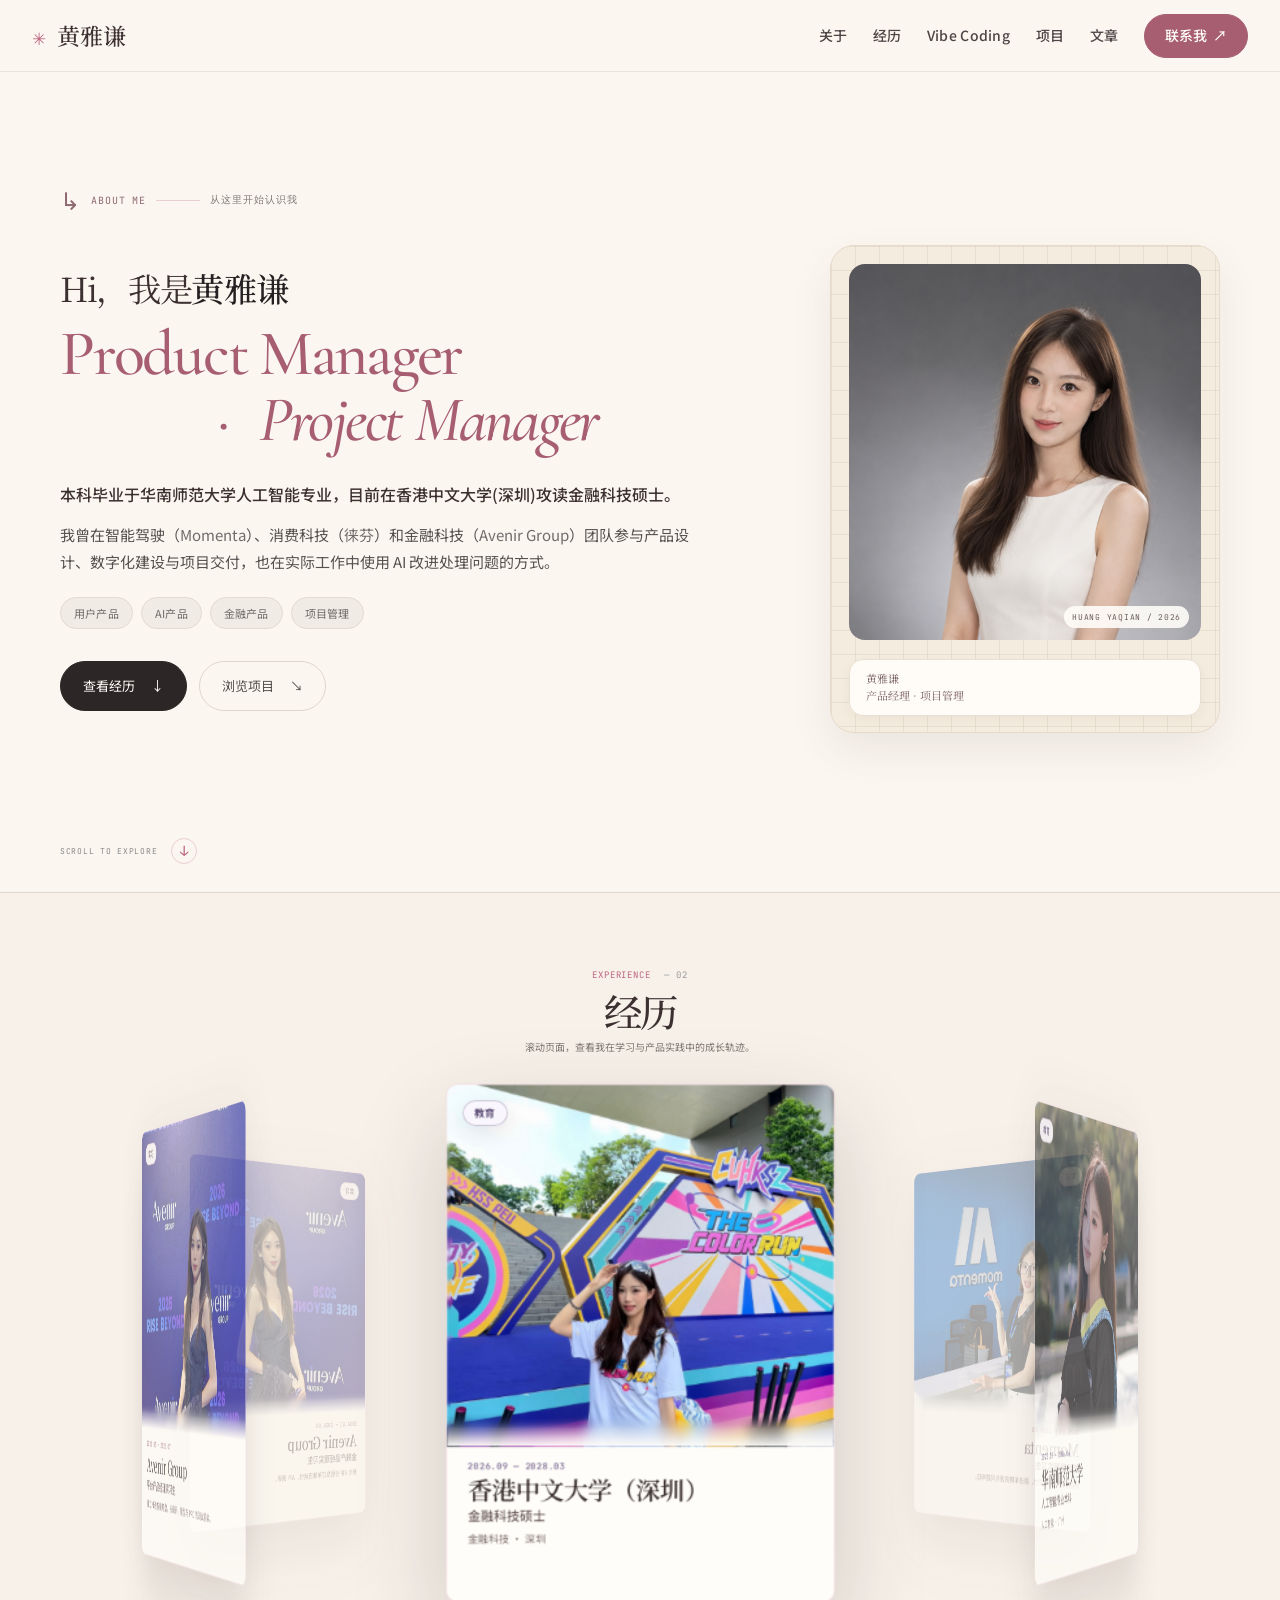
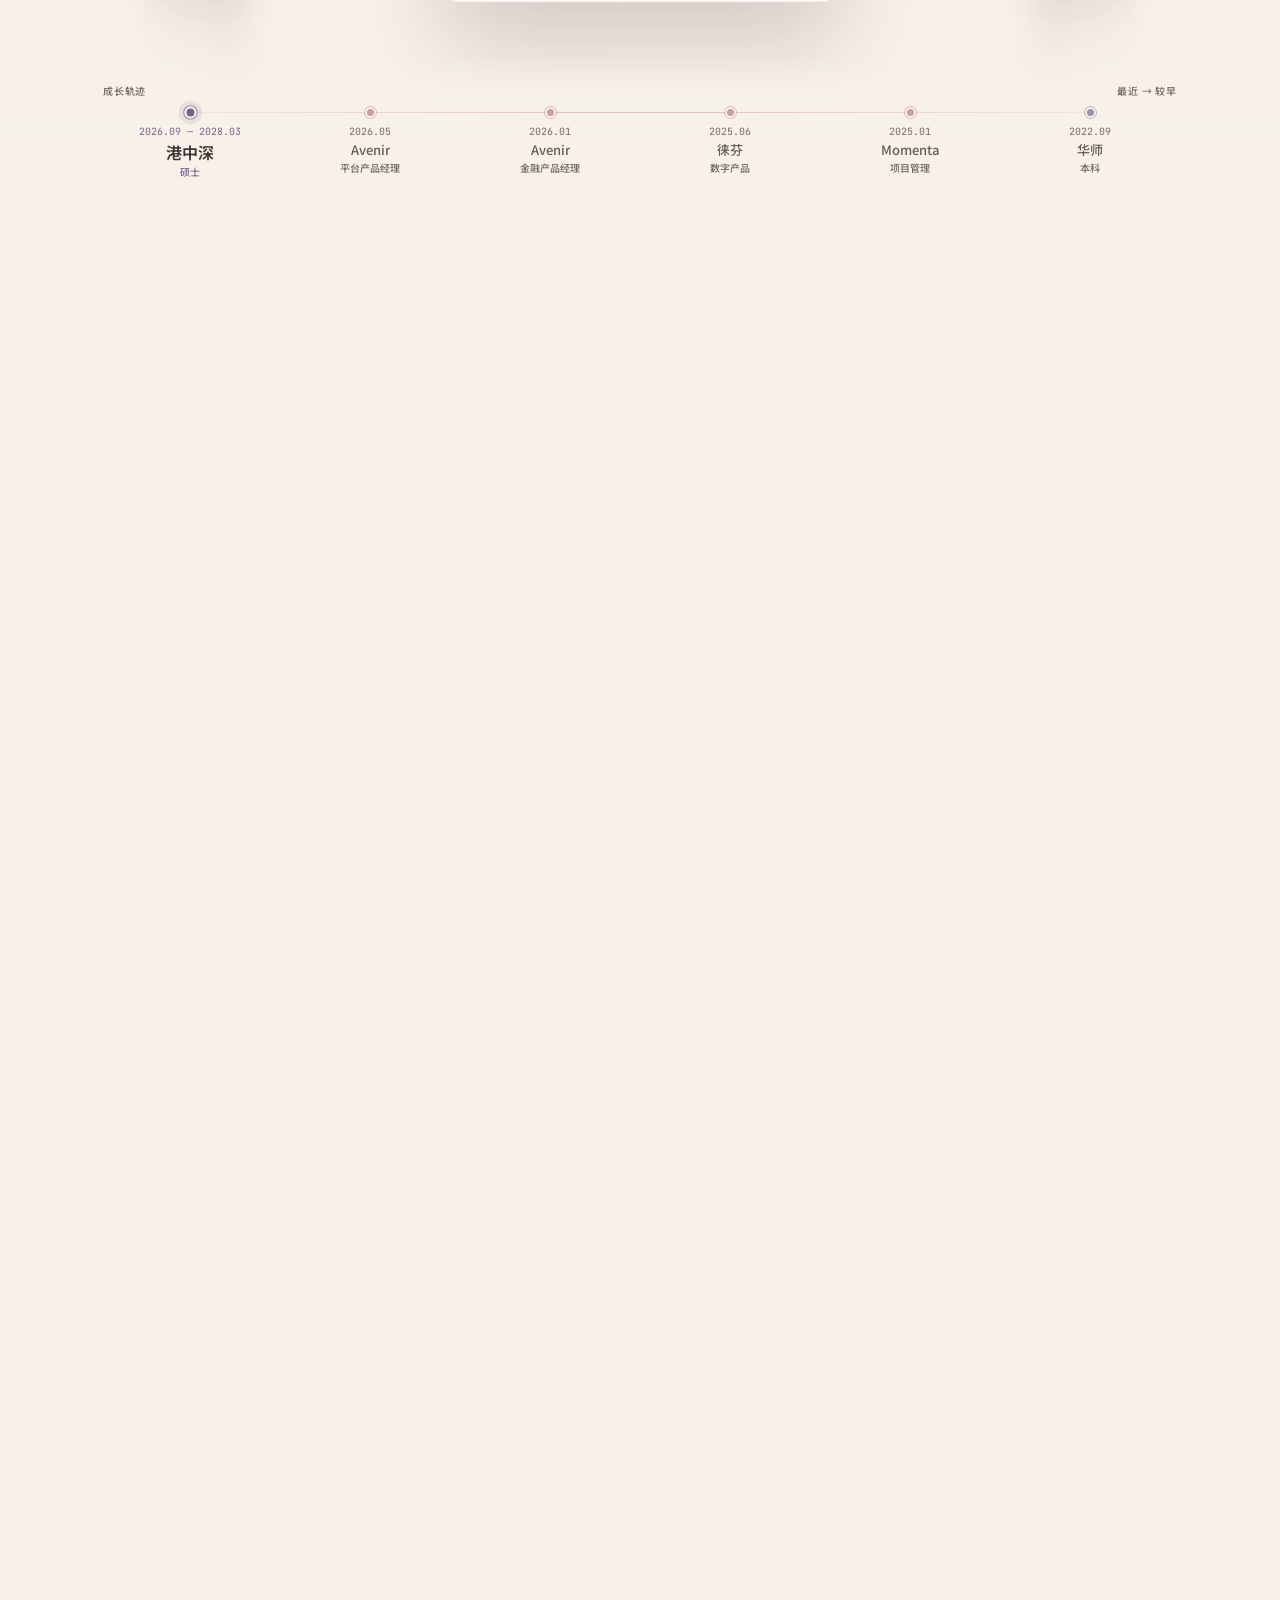
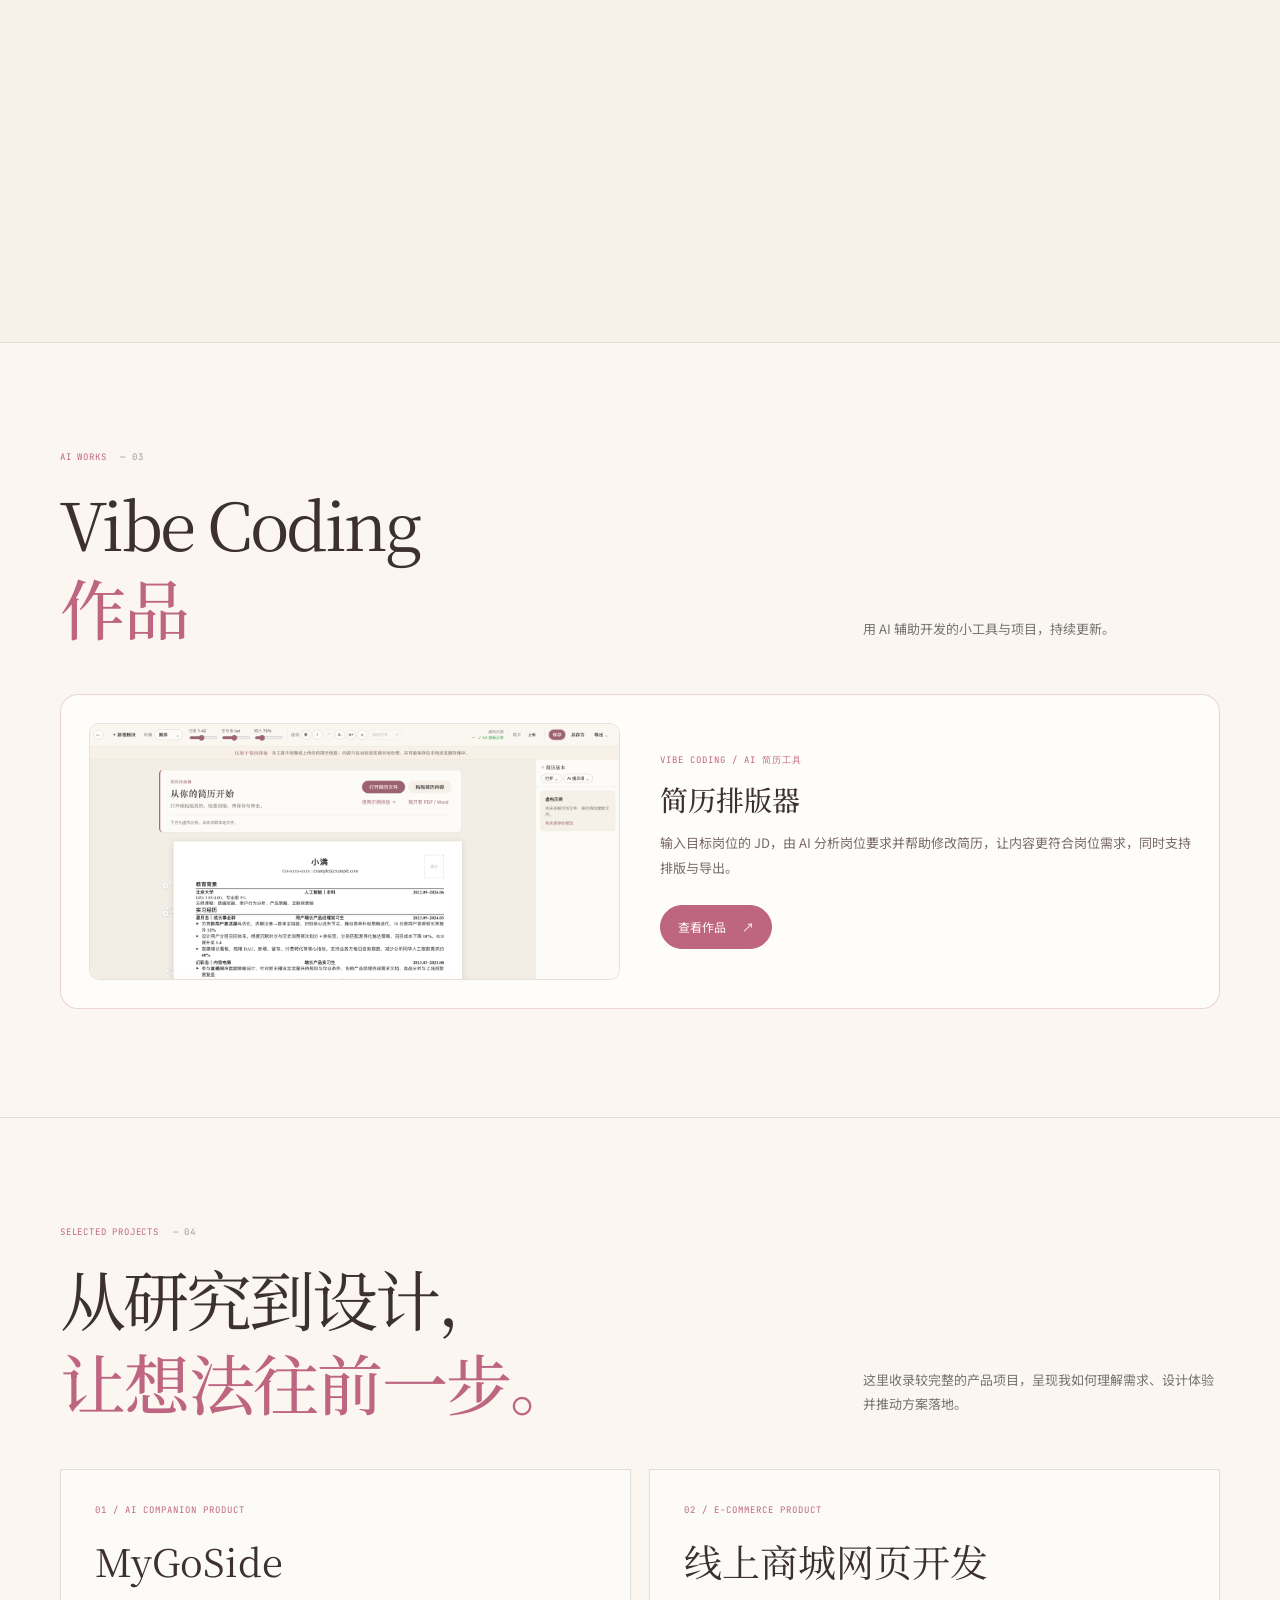
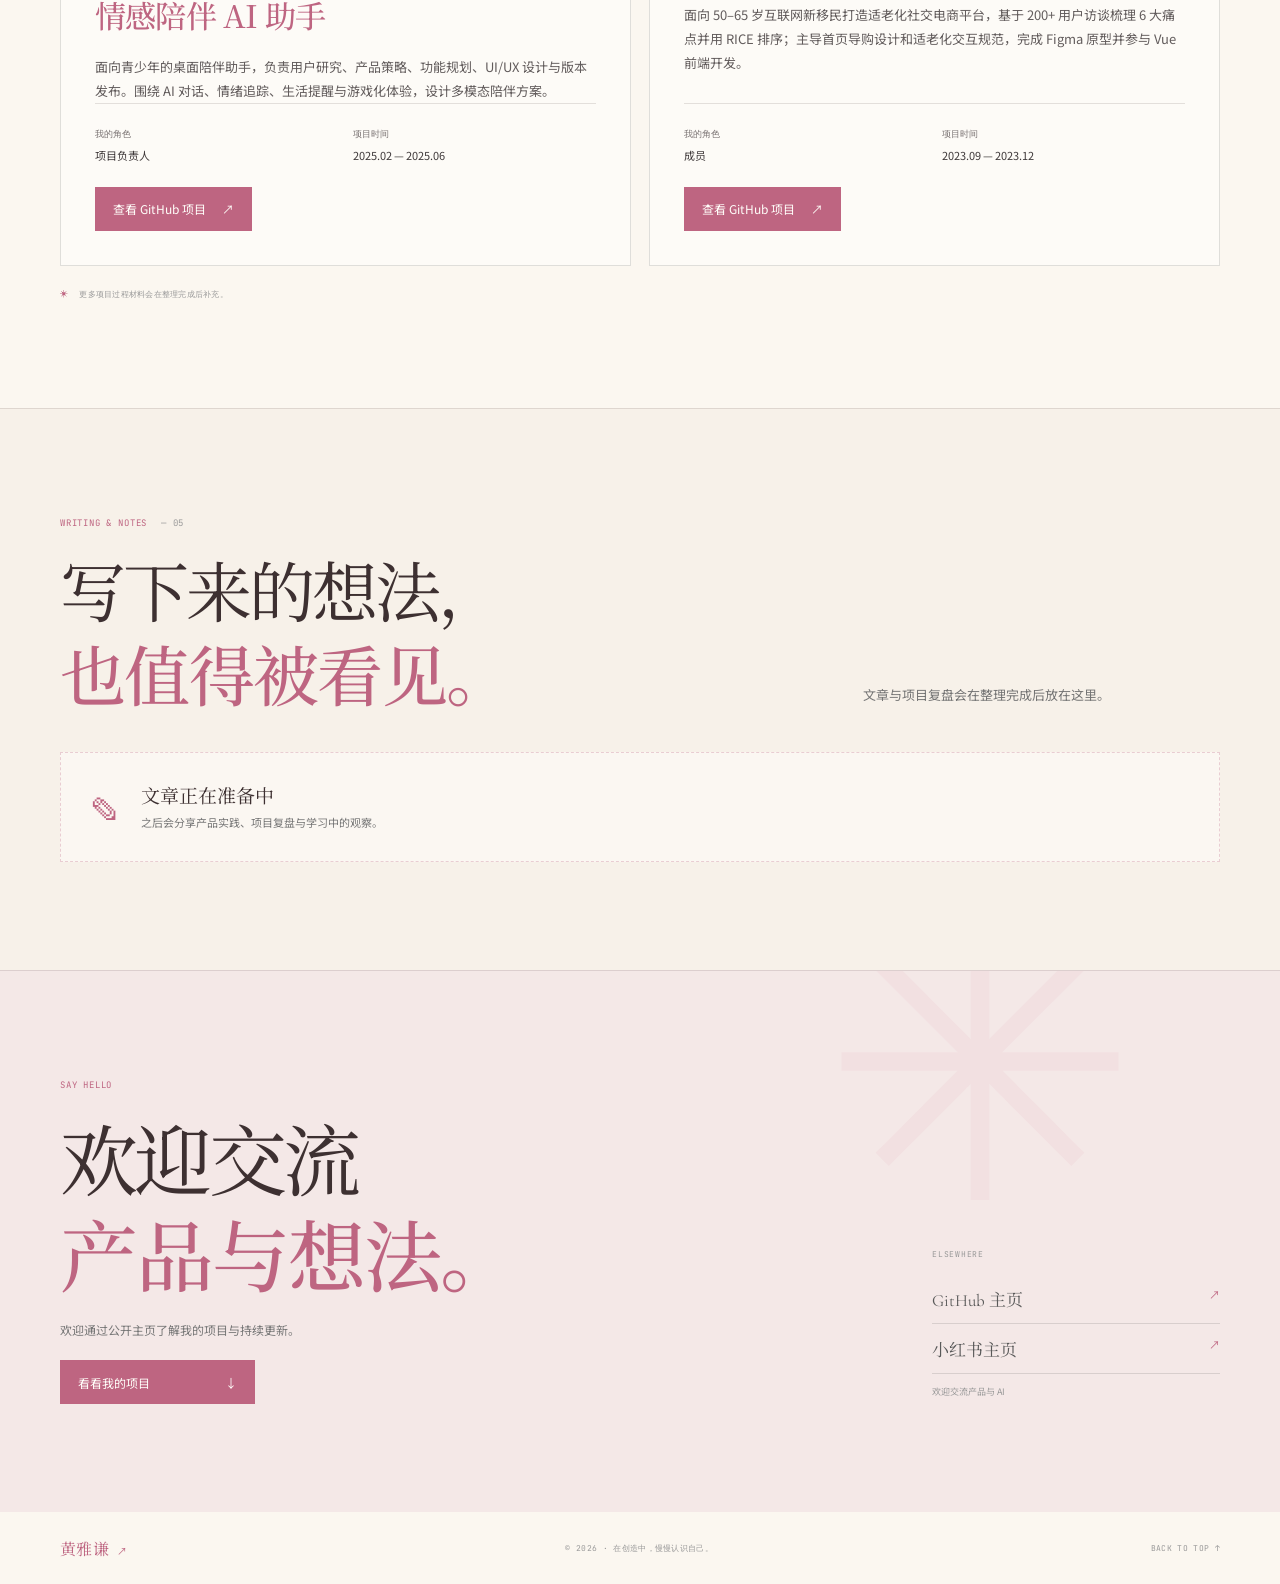
==== commit 97b6523d: "fix: clarify AI resume tool capabilities" ====
--- a/public/index.html
+++ b/public/index.html
@@ -219,9 +219,9 @@
             <img src="./assets/projects/resume-editor.png" alt="简历排版器界面，包含排版设置、编辑区和简历版本栏" width="2912" height="1408" loading="lazy" />
           </a>
           <div>
-            <p class="project-type">VIBE CODING / 简历工具</p>
+            <p class="project-type">VIBE CODING / AI 简历工具</p>
             <h3>简历排版器</h3>
-            <p>编辑简历内容，调整字体、行距与照片大小，再保存与导出。</p>
+            <p>输入目标岗位的 JD，由 AI 分析岗位要求并帮助修改简历，让内容更符合岗位需求，同时支持排版与导出。</p>
             <a class="button button-primary" href="./vibe-coding.html">查看作品 <span aria-hidden="true">↗</span></a>
           </div>
         </div>
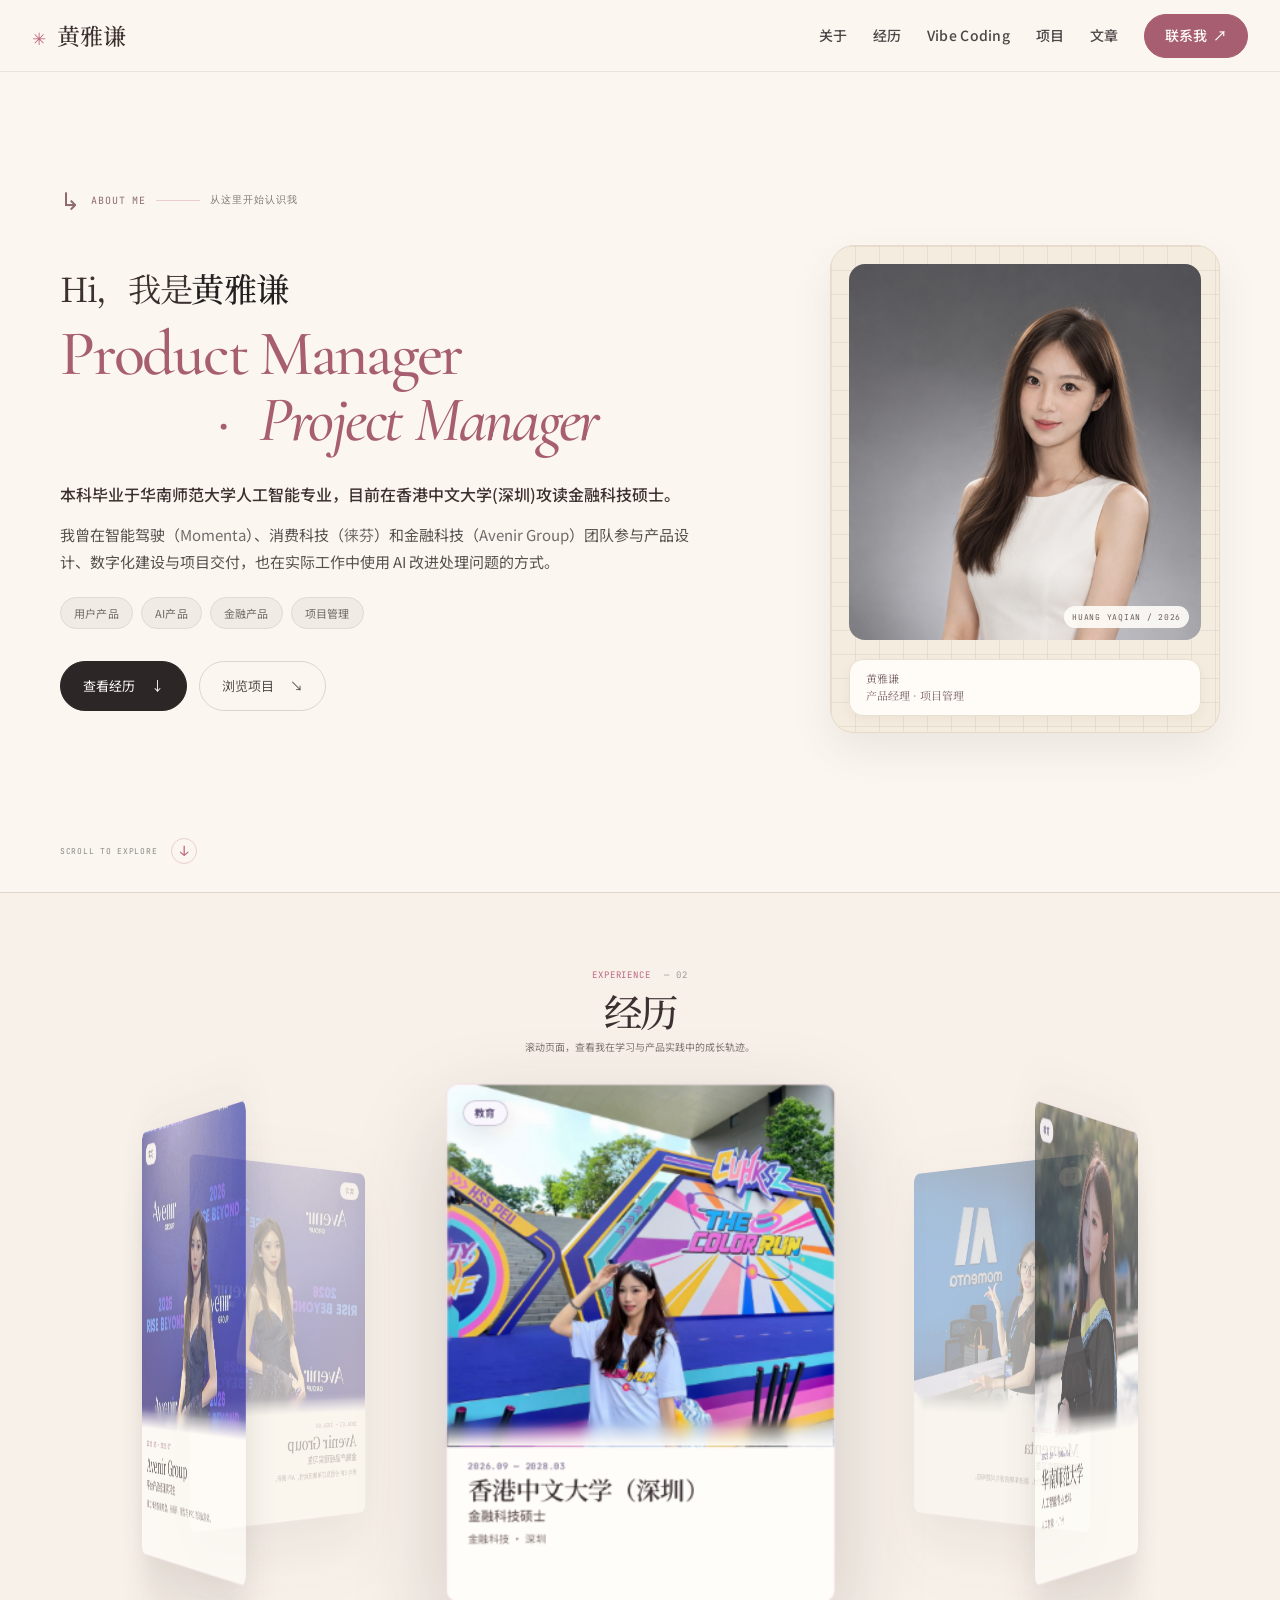
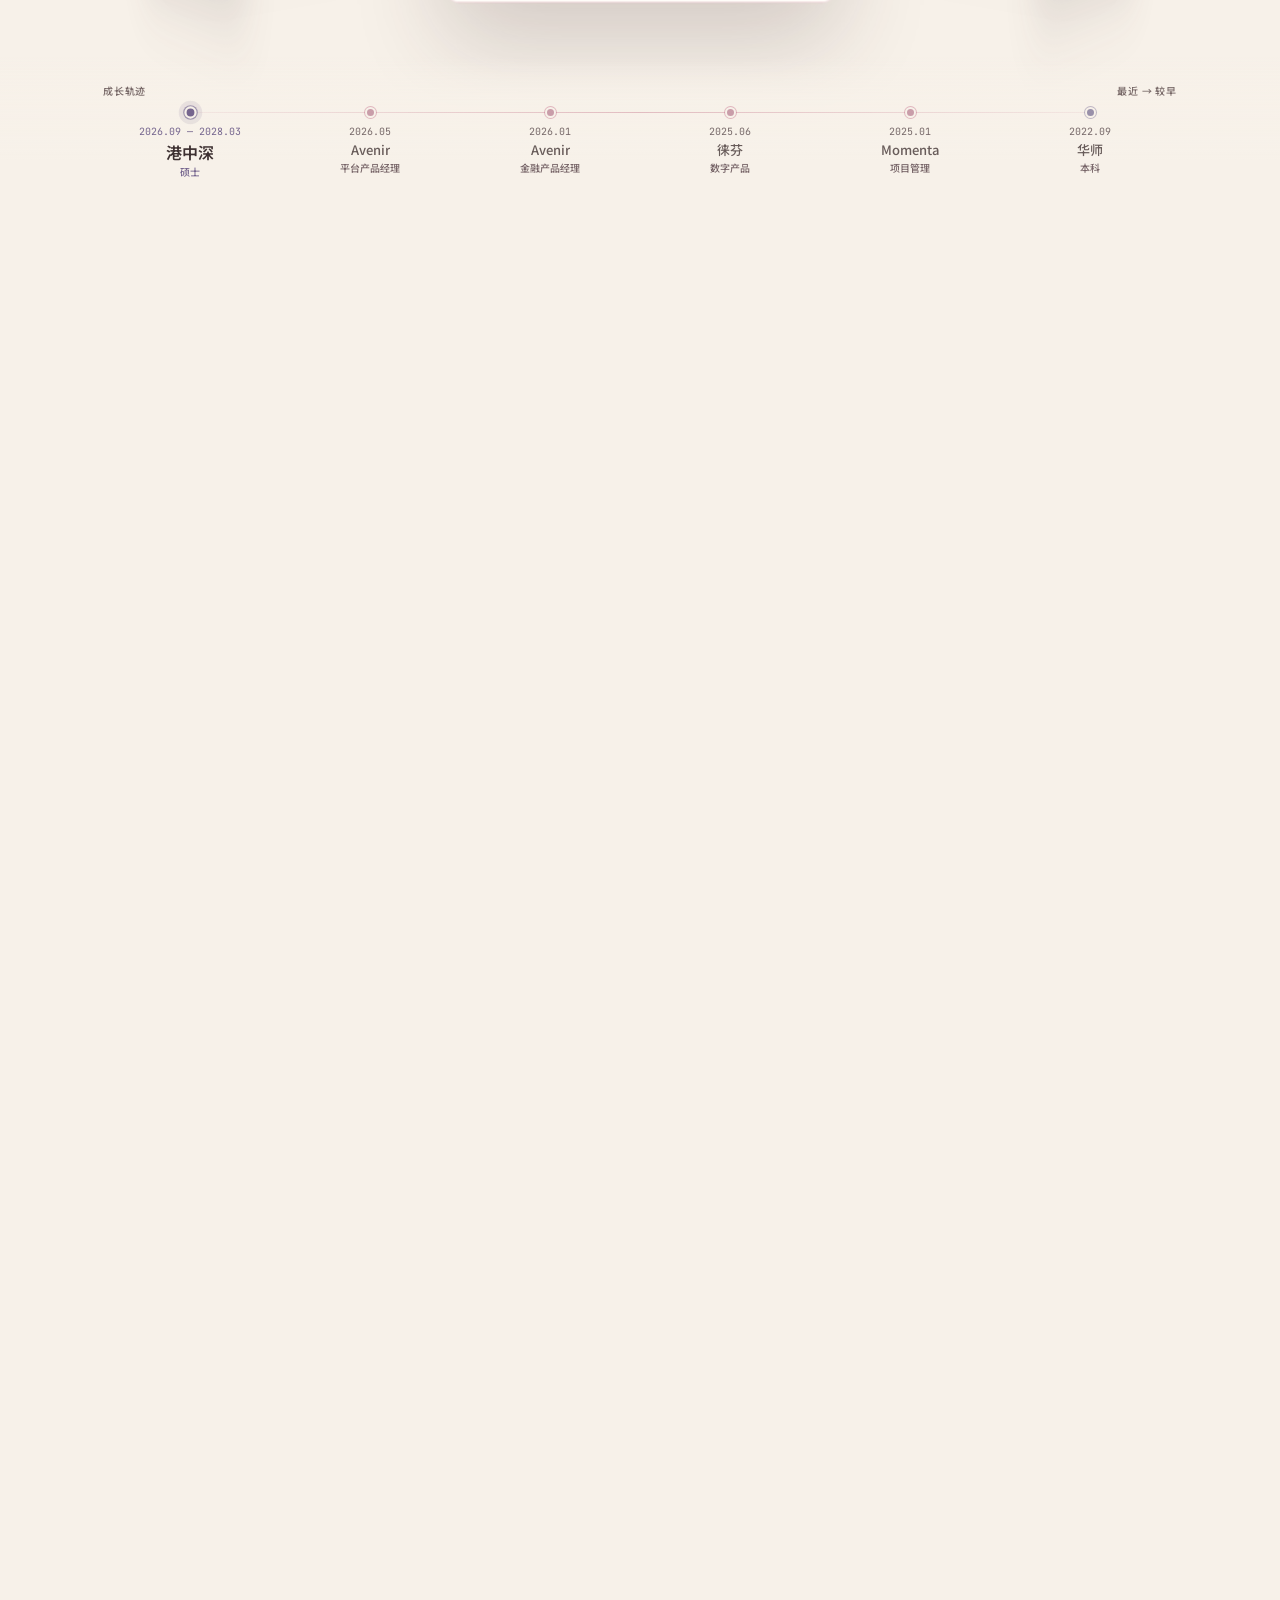
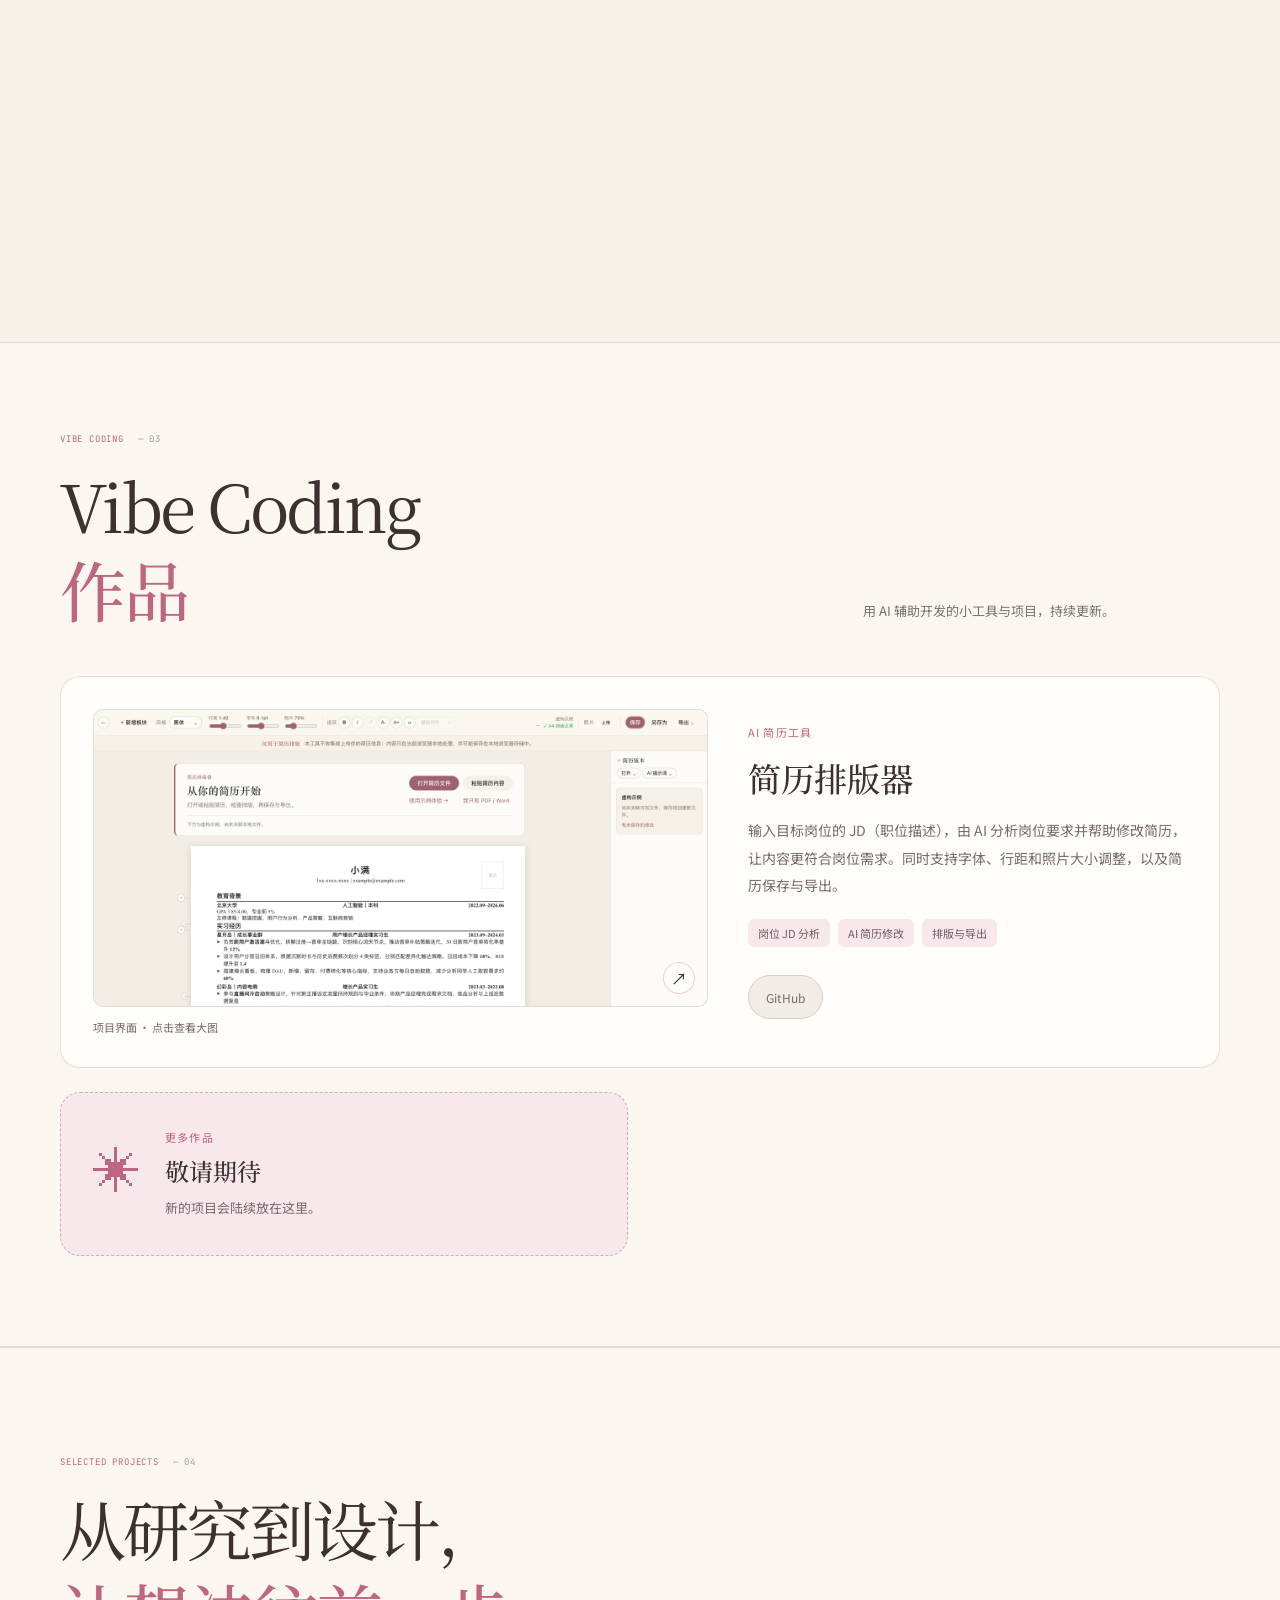
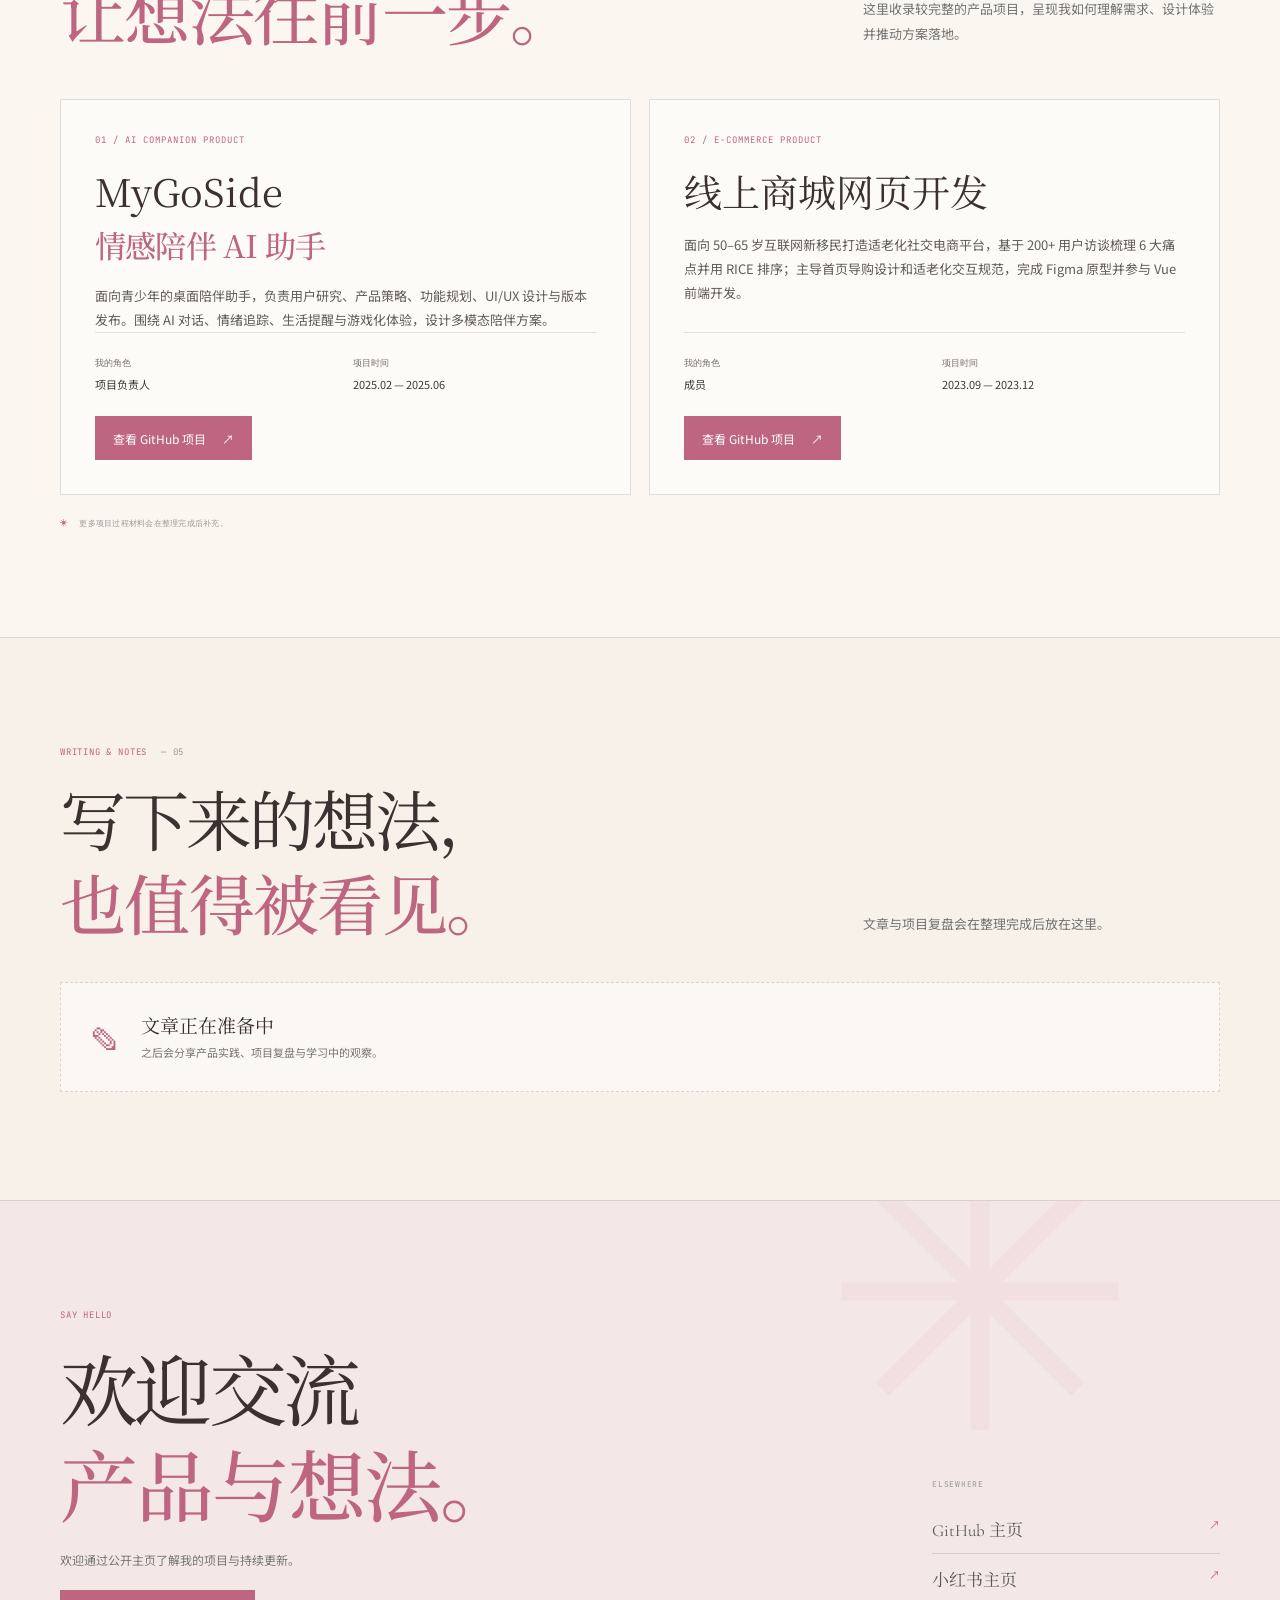
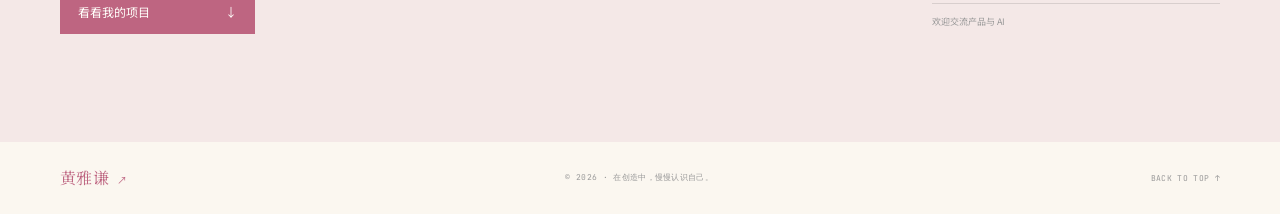
==== commit d1705855: "refactor: show vibe coding works in homepage scroll" ====
--- a/public/index.html
+++ b/public/index.html
@@ -10,7 +10,7 @@
     <link rel="preconnect" href="https://fonts.gstatic.com" crossorigin />
     <link href="https://fonts.googleapis.com/css2?family=Cormorant+Garamond:ital,wght@0,400;0,500;0,600;1,500&family=JetBrains+Mono:wght@300;400;500&family=Noto+Sans+SC:wght@300;400;500;600&family=Noto+Serif+SC:wght@400;500;600&display=swap" rel="stylesheet" />
     <link rel="stylesheet" href="./css/styles.css?v=20261003-role-color" />
-    <link rel="stylesheet" href="./css/vibe-coding.css?v=20261012" />
+    <link rel="stylesheet" href="./css/vibe-coding.css?v=20261012-scroll" />
   </head>
   <body>
     <a class="skip-link" href="#main">跳到正文</a>
@@ -25,7 +25,7 @@
       <nav class="site-nav" id="site-nav" aria-label="主导航">
         <a href="#about">关于</a>
         <a href="#internships">经历</a>
-        <a href="./vibe-coding.html">Vibe Coding</a>
+        <a href="#ai-work">Vibe Coding</a>
         <a href="#projects">项目</a>
         <a href="#articles">文章</a>
         <a class="nav-contact" href="#contact">联系我 <span aria-hidden="true">↗</span></a>
@@ -206,24 +206,44 @@
         </div>
       </section>
 
-      <section class="ai-work section-pad" id="ai-work" aria-labelledby="ai-work-title">
+      <section class="ai-work vibe-section section-pad" id="ai-work" aria-labelledby="ai-work-title">
         <div class="section-heading reveal">
           <div>
-            <p class="section-index">AI WORKS <span>— 03</span></p>
+            <p class="section-index">VIBE CODING <span>— 03</span></p>
             <h2 id="ai-work-title">Vibe Coding<br /><em>作品</em></h2>
           </div>
           <p class="section-intro">用 AI 辅助开发的小工具与项目，持续更新。</p>
         </div>
-        <div class="vibe-home-preview reveal">
-          <a class="vibe-home-image" href="./vibe-coding.html" aria-label="查看简历排版器与 Vibe Coding 作品">
-            <img src="./assets/projects/resume-editor.png" alt="简历排版器界面，包含排版设置、编辑区和简历版本栏" width="2912" height="1408" loading="lazy" />
-          </a>
-          <div>
-            <p class="project-type">VIBE CODING / AI 简历工具</p>
-            <h3>简历排版器</h3>
-            <p>输入目标岗位的 JD，由 AI 分析岗位要求并帮助修改简历，让内容更符合岗位需求，同时支持排版与导出。</p>
-            <a class="button button-primary" href="./vibe-coding.html">查看作品 <span aria-hidden="true">↗</span></a>
-          </div>
+        <div class="vibe-collection">
+          <!-- 新增真实项目时，在敬请期待卡片之前添加项目卡片。 -->
+          <article class="vibe-project" aria-labelledby="resume-title">
+            <figure class="vibe-project-figure">
+              <a class="vibe-screenshot" href="./assets/projects/resume-editor.png" target="_blank" rel="noopener noreferrer" aria-label="放大查看简历排版器截图" data-image-preview>
+                <img src="./assets/projects/resume-editor.png" alt="简历排版器界面：顶部可调整字体、行距和照片大小，中间显示虚构示例简历，右侧为简历版本栏" width="2912" height="1408" loading="lazy" />
+                <span class="vibe-zoom" aria-hidden="true">↗</span>
+              </a>
+              <figcaption>项目界面 · 点击查看大图</figcaption>
+            </figure>
+            <div class="vibe-project-copy">
+              <p class="project-type">AI 简历工具</p>
+              <h3 id="resume-title">简历排版器</h3>
+              <p>输入目标岗位的 JD（职位描述），由 AI 分析岗位要求并帮助修改简历，让内容更符合岗位需求。同时支持字体、行距和照片大小调整，以及简历保存与导出。</p>
+              <div class="vibe-tags" aria-label="项目功能">
+                <span>岗位 JD 分析</span><span>AI 简历修改</span><span>排版与导出</span>
+              </div>
+              <!-- 收到真实仓库地址后，将此禁用按钮替换为链接；不使用空地址或 # 占位。 -->
+              <button class="button vibe-github" type="button" disabled>GitHub</button>
+            </div>
+          </article>
+
+          <article class="vibe-coming" aria-labelledby="coming-title">
+            <span class="vibe-coming-mark" aria-hidden="true">✳</span>
+            <div>
+              <p class="project-type">更多作品</p>
+              <h3 id="coming-title">敬请期待</h3>
+              <p>新的项目会陆续放在这里。</p>
+            </div>
+          </article>
         </div>
       </section>
 
@@ -300,11 +320,20 @@
       </section>
     </main>
 
+    <dialog class="vibe-lightbox" aria-labelledby="preview-title">
+      <div class="vibe-lightbox-heading">
+        <h2 id="preview-title">简历排版器 · 项目界面</h2>
+        <button class="vibe-lightbox-close" type="button" autofocus>关闭 <span aria-hidden="true">×</span></button>
+      </div>
+      <img src="./assets/projects/resume-editor.png" alt="简历排版器的完整界面截图，使用虚构示例简历" width="2912" height="1408" />
+    </dialog>
+
     <footer class="site-footer">
       <a href="#about" class="footer-brand">黄雅谦 <span>↗</span></a>
       <p>© <span id="year">2026</span> · 在创造中，慢慢认识自己。</p>
       <a href="#about" class="back-top">BACK TO TOP ↑</a>
     </footer>
     <script src="./js/main.js?v=20260925-experience"></script>
+    <script src="./js/vibe-coding.js?v=20261012"></script>
   </body>
 </html>
--- a/public/css/vibe-coding.css
+++ b/public/css/vibe-coding.css
@@ -1,23 +1,5 @@
-/* 首页入口和独立作品页共用全站颜色、字体与导航。 */
-.vibe-home-preview { display: grid; grid-template-columns: minmax(0, 1fr) minmax(0, 1fr); align-items: center; gap: 40px; padding: 28px; border: 1px solid var(--line-rose); border-radius: 18px; background: var(--white); }
-.vibe-home-image { overflow: hidden; border: 1px solid var(--line); border-radius: 10px; }
-.vibe-home-image img { width: 100%; height: auto; }
-.vibe-home-preview .project-type { margin-bottom: 12px; }
-.vibe-home-preview h3 { margin: 0 0 12px; font-family: var(--cn-serif); font-size: 28px; font-weight: 500; }
-.vibe-home-preview p:not(.project-type) { margin: 0 0 24px; color: var(--muted); font-size: 13px; line-height: 1.9; }
-.vibe-home-preview .button { border-radius: 999px; }
-
-.vibe-page { min-height: calc(100svh - 144px); padding-top: 40px; padding-bottom: 72px; }
-.vibe-back { display: inline-flex; align-items: center; gap: 10px; min-height: 44px; color: var(--muted); font-size: 12px; }
-.vibe-back:hover { color: var(--rose); }
-.vibe-heading { margin: 38px 0 40px; }
-.vibe-heading .section-index { margin-bottom: 14px; font-size: 10px; }
-.vibe-heading h1 { margin: 0; font-family: var(--serif); font-size: clamp(42px, 4.7vw, 64px); font-weight: 500; letter-spacing: -.04em; line-height: 1.2; }
-.vibe-heading h1 em { font-size: .72em; }
-.vibe-heading > p:last-child { margin: 18px 0 0; color: var(--muted); font-size: 14px; line-height: 1.8; }
-.vibe-page + .site-footer { border-top: 1px solid var(--line); }
-.vibe-page ~ .site-footer .back-top { white-space: nowrap; }
-.site-nav a[aria-current="page"] { color: #9e4d6a; text-decoration: underline; text-underline-offset: 7px; }
+/* Vibe Coding 在首页中连续滚动展示，留白随屏幕变化，内容不限制高度。 */
+.vibe-section { min-height: calc(100svh - 72px); padding-block: clamp(80px, 10vh, 120px); border-bottom: 1px solid var(--line); }
 .vibe-collection { display: grid; gap: 24px; }
 .vibe-project { display: grid; grid-template-columns: minmax(0, 1.4fr) minmax(0, 1fr); align-items: center; gap: 40px; padding: 32px; border: 1px solid var(--line); border-radius: 20px; background: var(--white); }
 .vibe-project-figure { min-width: 0; margin: 0; }
@@ -28,17 +10,16 @@
 .vibe-project-figure figcaption { margin-top: 12px; color: var(--muted); font-size: 11px; }
 .vibe-project-copy { min-width: 0; padding-block: 8px; }
 .vibe-project-copy .project-type { margin-bottom: 16px; font-family: var(--sans); font-size: 11px; }
-.vibe-project-copy h2 { margin: 0 0 16px; font-family: var(--cn-serif); font-size: clamp(26px, 2.6vw, 34px); font-weight: 500; line-height: 1.35; }
+.vibe-project-copy h3 { margin: 0 0 16px; font-family: var(--cn-serif); font-size: clamp(26px, 2.6vw, 34px); font-weight: 500; line-height: 1.35; }
 .vibe-project-copy > p:not(.project-type) { margin: 0; color: var(--muted); font-size: 14px; line-height: 1.95; }
 .vibe-tags { display: flex; flex-wrap: wrap; gap: 8px; margin: 20px 0 28px; }
 .vibe-tags span { padding: 6px 10px; border-radius: 6px; color: #775c65; background: var(--rose-soft); font-size: 11px; }
 .vibe-github { gap: 8px; border-radius: 999px; }
 .vibe-github:disabled { border-color: #d9ceca; color: #786a69; background: #f2ece6; cursor: not-allowed; transform: none; }
-.vibe-github span { font-size: 11px; }
 .vibe-coming { display: flex; align-items: center; gap: 24px; width: min(100%, 568px); min-height: 164px; padding: 28px 32px; border: 1px dashed #cfadba; border-radius: 20px; background: var(--rose-soft); }
 .vibe-coming-mark { color: var(--rose); font-family: var(--serif); font-size: 48px; }
 .vibe-coming .project-type { margin-bottom: 8px; font-family: var(--sans); font-size: 11px; }
-.vibe-coming h2 { margin: 0 0 8px; font-family: var(--cn-serif); font-size: 24px; font-weight: 500; }
+.vibe-coming h3 { margin: 0 0 8px; font-family: var(--cn-serif); font-size: 24px; font-weight: 500; }
 .vibe-coming p:last-child { margin: 0; color: var(--muted); font-size: 13px; line-height: 1.8; }
 
 .vibe-lightbox { width: min(1440px, calc(100vw - 32px)); max-height: calc(100svh - 32px); padding: 18px; border: 1px solid var(--line-rose); border-radius: 16px; color: var(--ink); background: var(--white); }
@@ -51,20 +32,14 @@
 html.vibe-preview-open { overflow: hidden; }
 
 @media (max-width: 800px) {
-  .vibe-page { padding: 28px 24px 56px; }
-  .vibe-heading { margin: 28px 0 32px; }
   .vibe-project { grid-template-columns: 1fr; gap: 24px; padding: 24px; }
   .vibe-project-copy { padding: 0; }
-  .vibe-home-preview { grid-template-columns: 1fr; gap: 24px; }
 }
 @media (max-width: 520px) {
-  .vibe-page { padding-inline: 20px; }
-  .vibe-heading h1 { font-size: 42px; }
-  .vibe-heading h1 em { display: block; margin-top: 6px; }
+  .vibe-section { min-height: calc(100svh - 64px); padding-block: 72px; }
   .vibe-project { gap: 20px; padding: 18px; }
   .vibe-project-copy > p:not(.project-type) { font-size: 13px; }
   .vibe-coming { gap: 18px; padding: 24px; }
-  .vibe-home-preview { padding: 20px; }
   .vibe-lightbox { padding: 12px; }
   .vibe-lightbox-heading h2 { font-size: 12px; }
 }
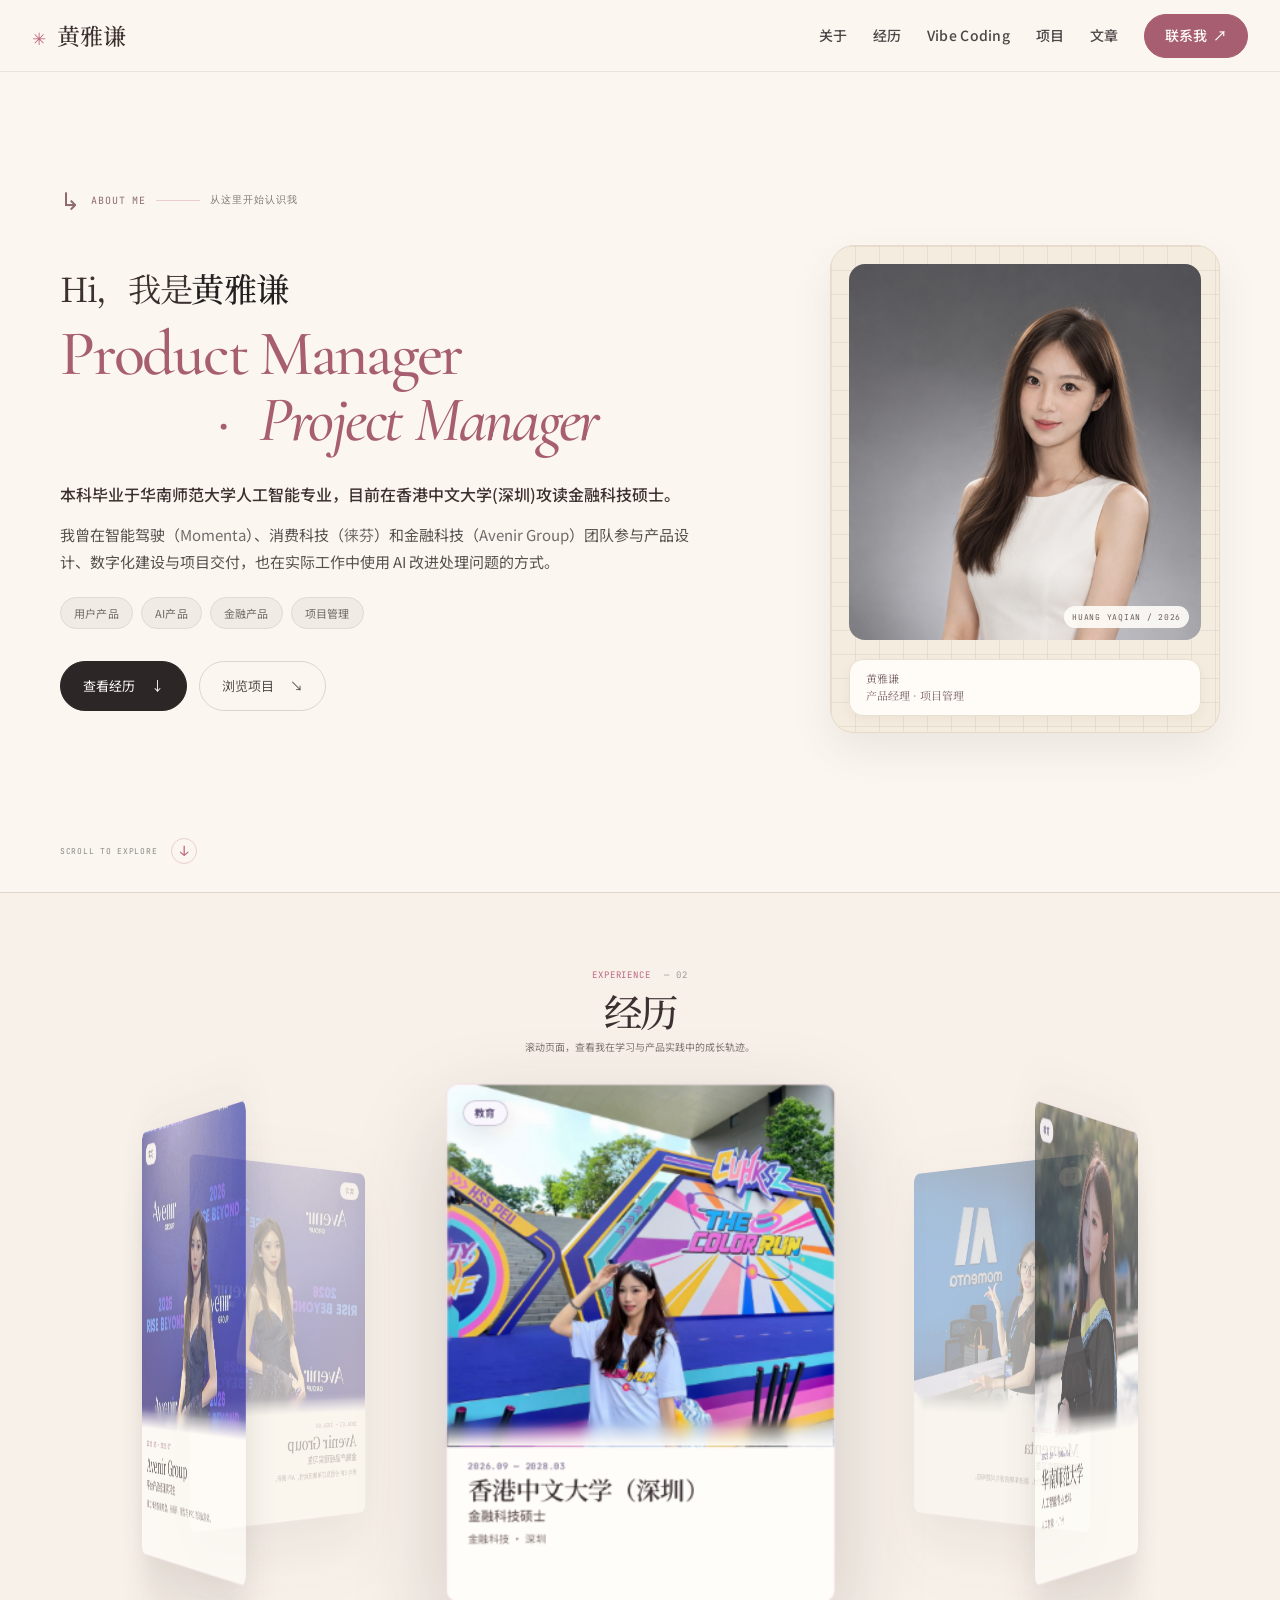
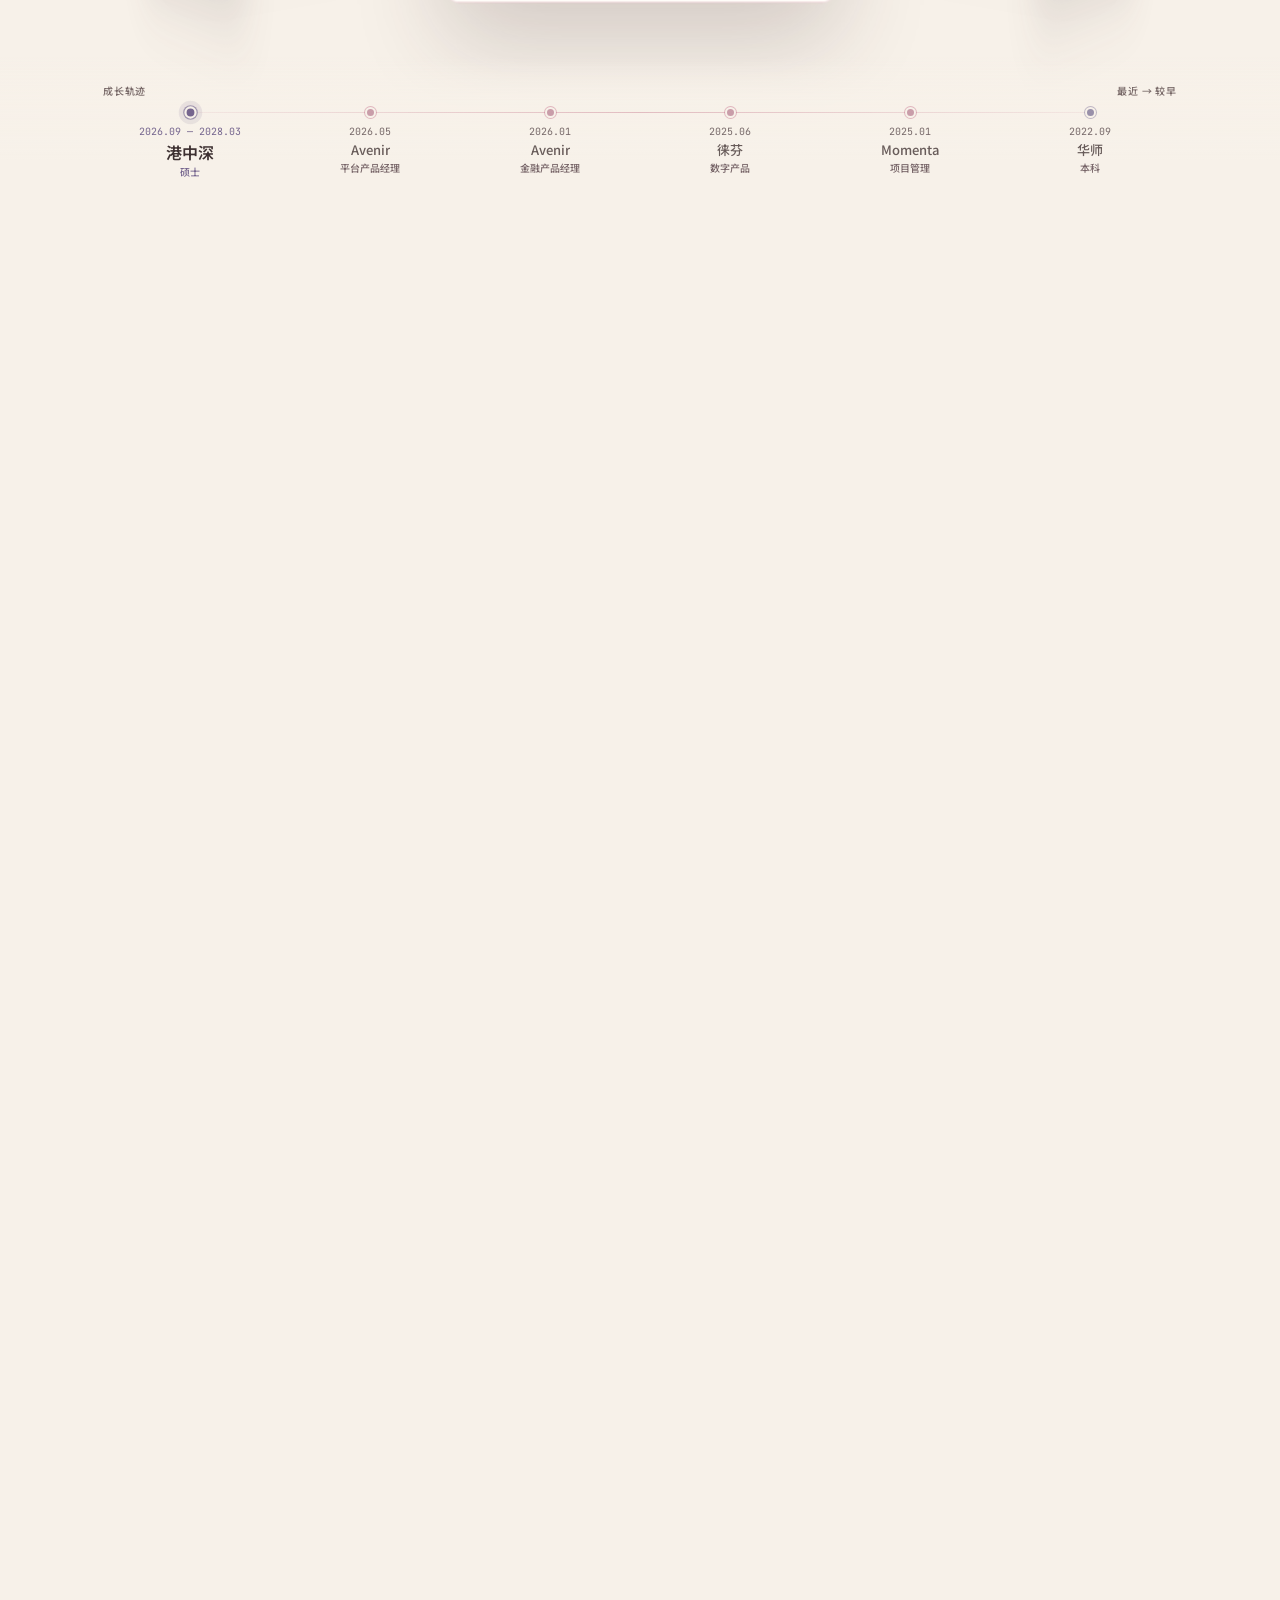
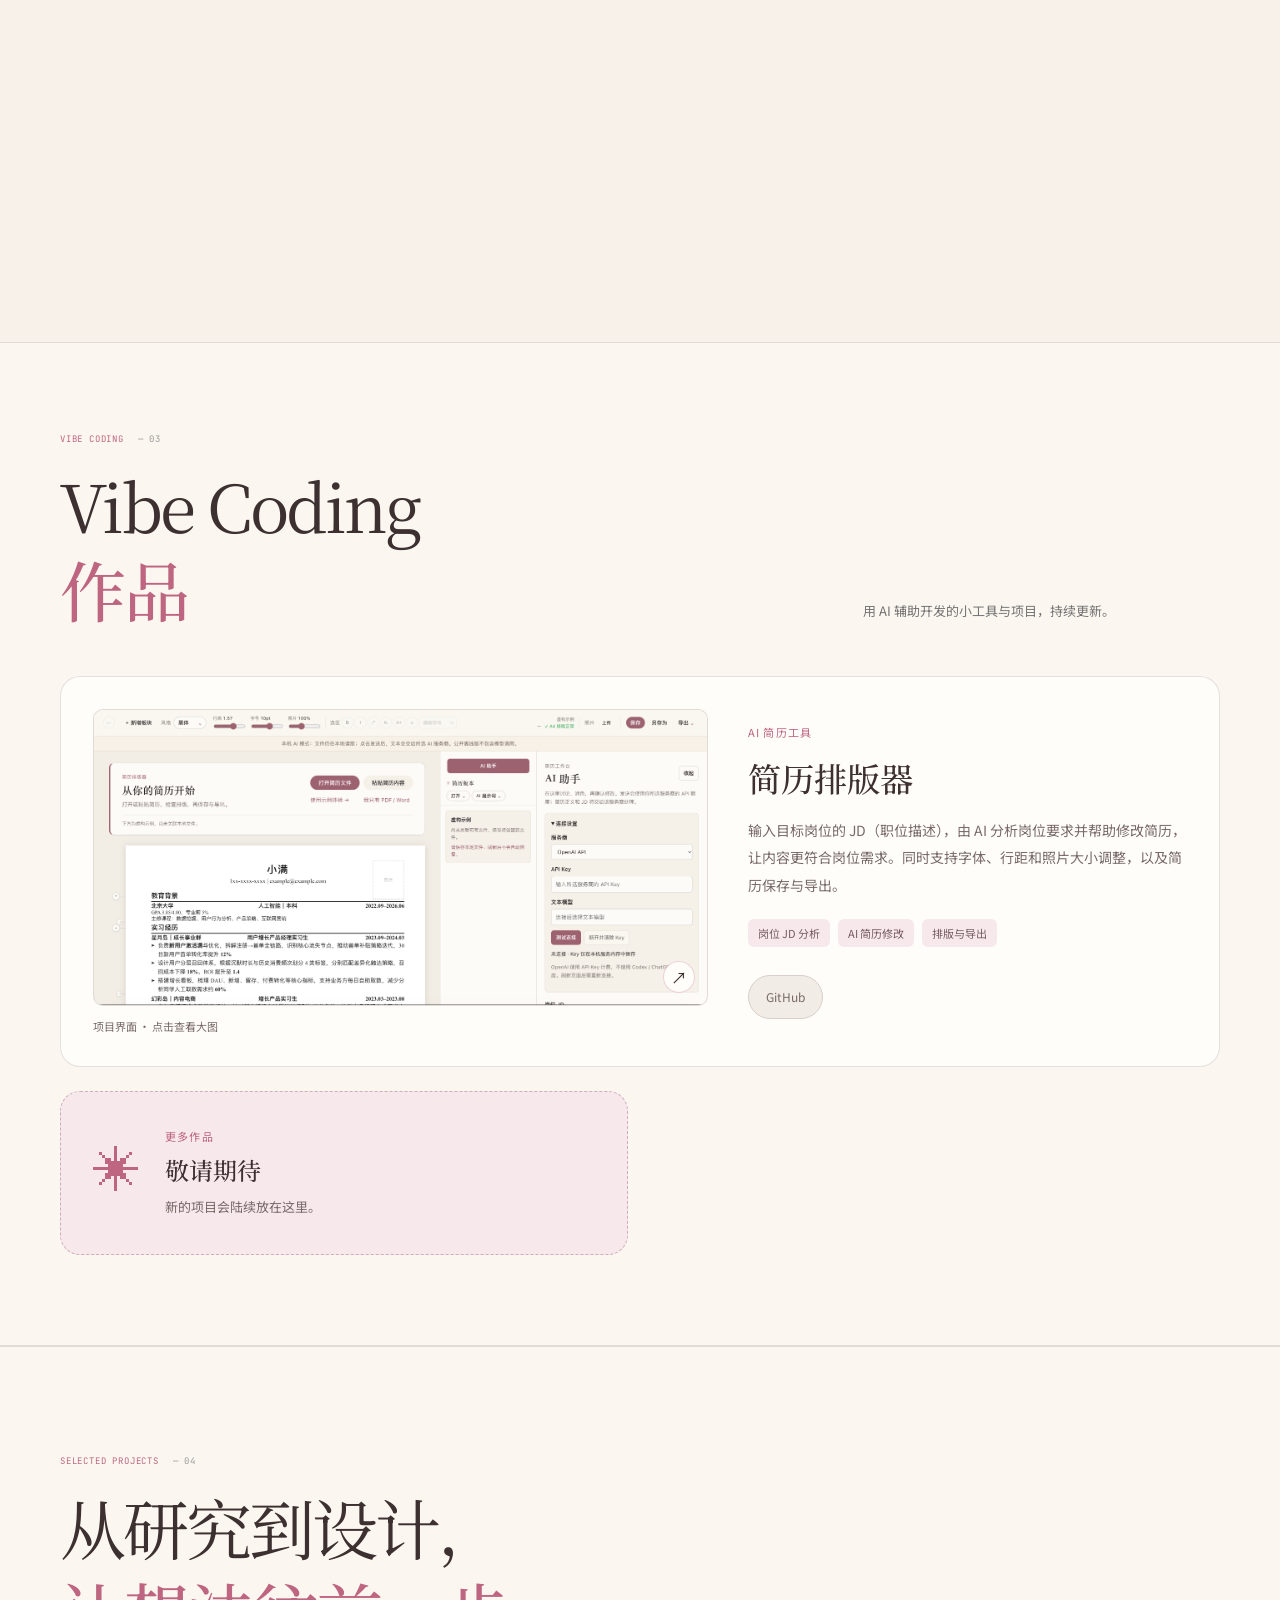
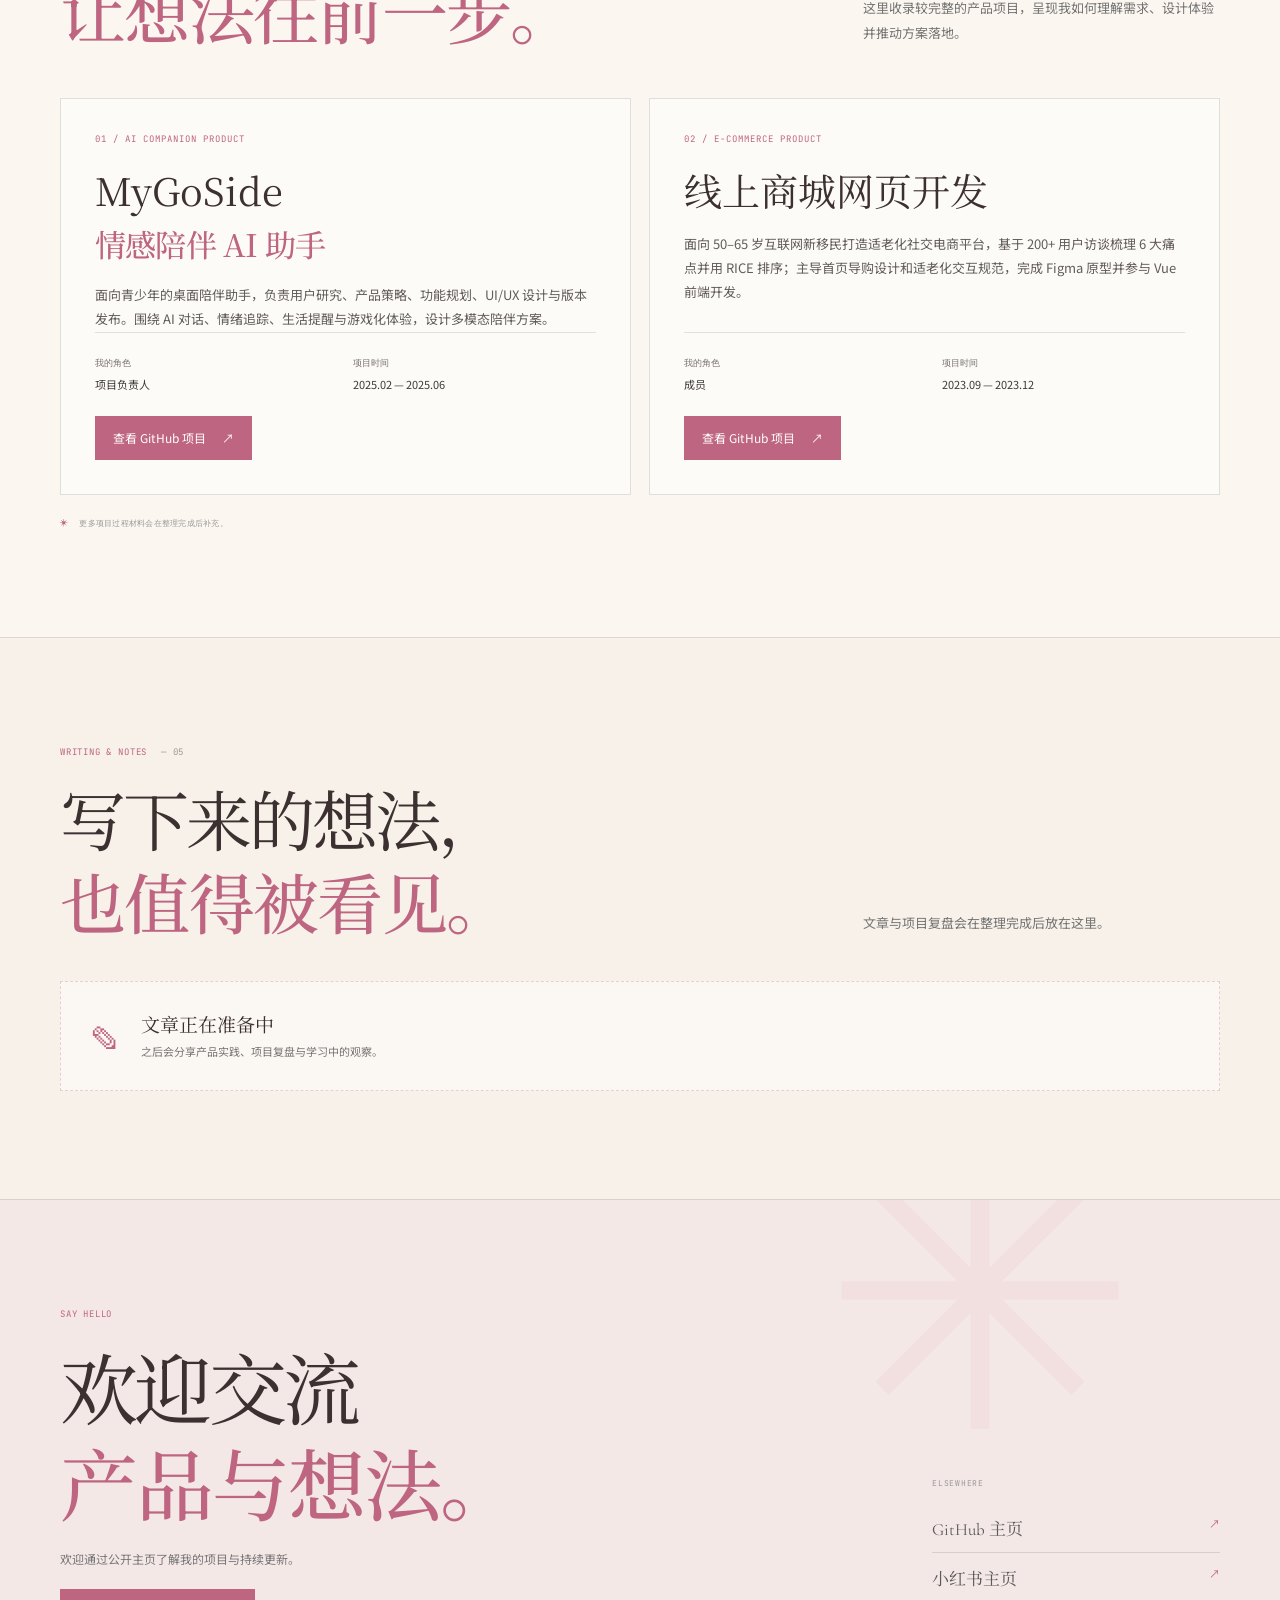
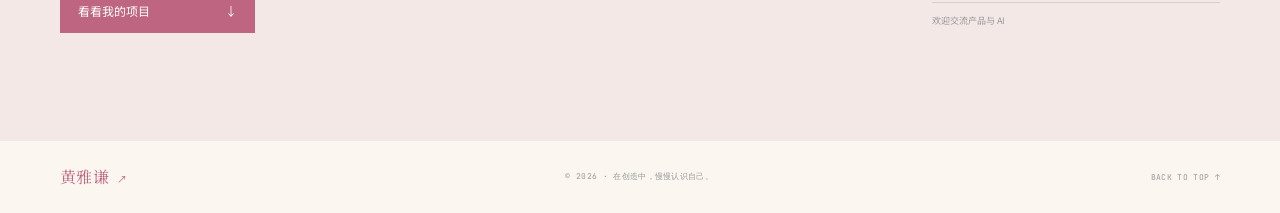
==== commit 9e03c7cd: "fix: update resume editor screenshot" ====
--- a/public/index.html
+++ b/public/index.html
@@ -219,7 +219,7 @@
           <article class="vibe-project" aria-labelledby="resume-title">
             <figure class="vibe-project-figure">
               <a class="vibe-screenshot" href="./assets/projects/resume-editor.png" target="_blank" rel="noopener noreferrer" aria-label="放大查看简历排版器截图" data-image-preview>
-                <img src="./assets/projects/resume-editor.png" alt="简历排版器界面：顶部可调整字体、行距和照片大小，中间显示虚构示例简历，右侧为简历版本栏" width="2912" height="1408" loading="lazy" />
+                <img src="./assets/projects/resume-editor.png" alt="简历工具界面：顶部可调整字体、行高、字号和照片大小，中间显示示例简历，右侧为 AI 助手和连接设置" width="2940" height="1418" loading="lazy" />
                 <span class="vibe-zoom" aria-hidden="true">↗</span>
               </a>
               <figcaption>项目界面 · 点击查看大图</figcaption>
@@ -325,7 +325,7 @@
         <h2 id="preview-title">简历排版器 · 项目界面</h2>
         <button class="vibe-lightbox-close" type="button" autofocus>关闭 <span aria-hidden="true">×</span></button>
       </div>
-      <img src="./assets/projects/resume-editor.png" alt="简历排版器的完整界面截图，使用虚构示例简历" width="2912" height="1408" />
+      <img src="./assets/projects/resume-editor.png" alt="简历工具的完整界面截图，包含示例简历和 AI 助手面板" width="2940" height="1418" />
     </dialog>
 
     <footer class="site-footer">
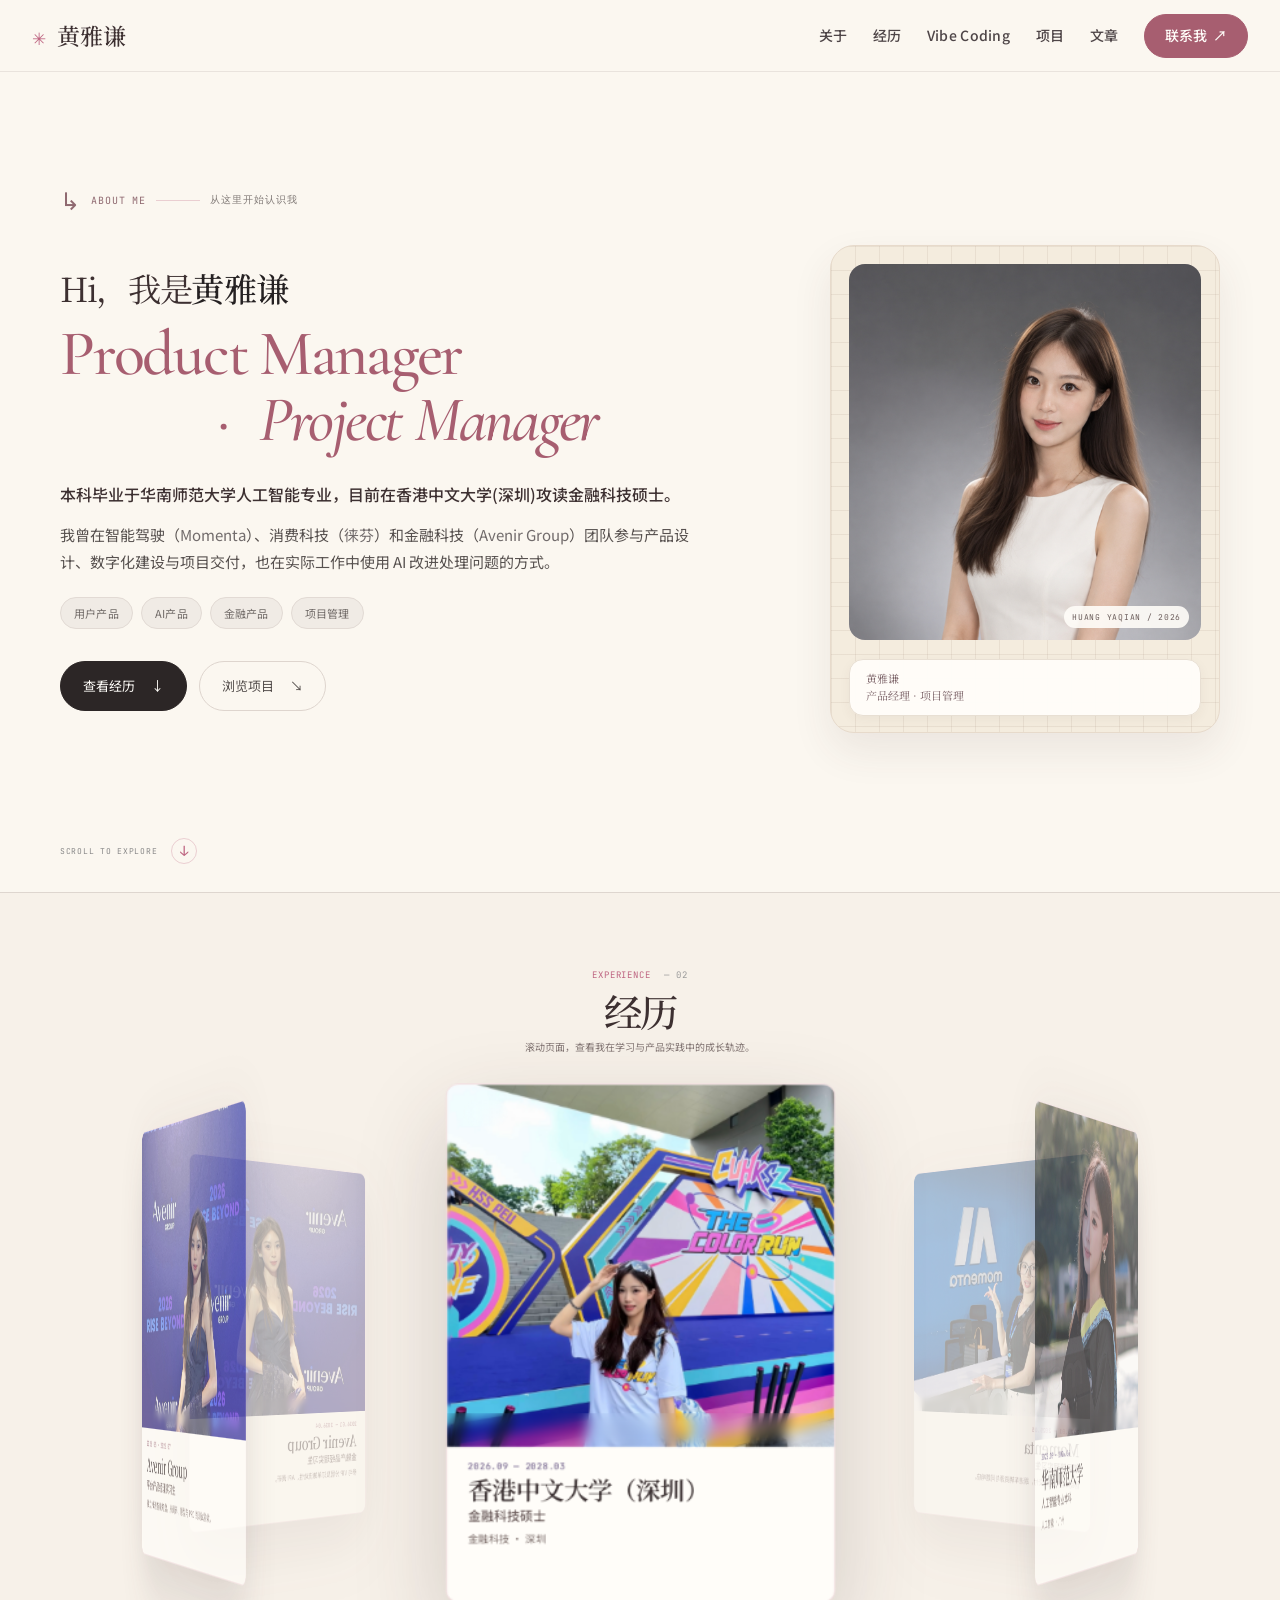
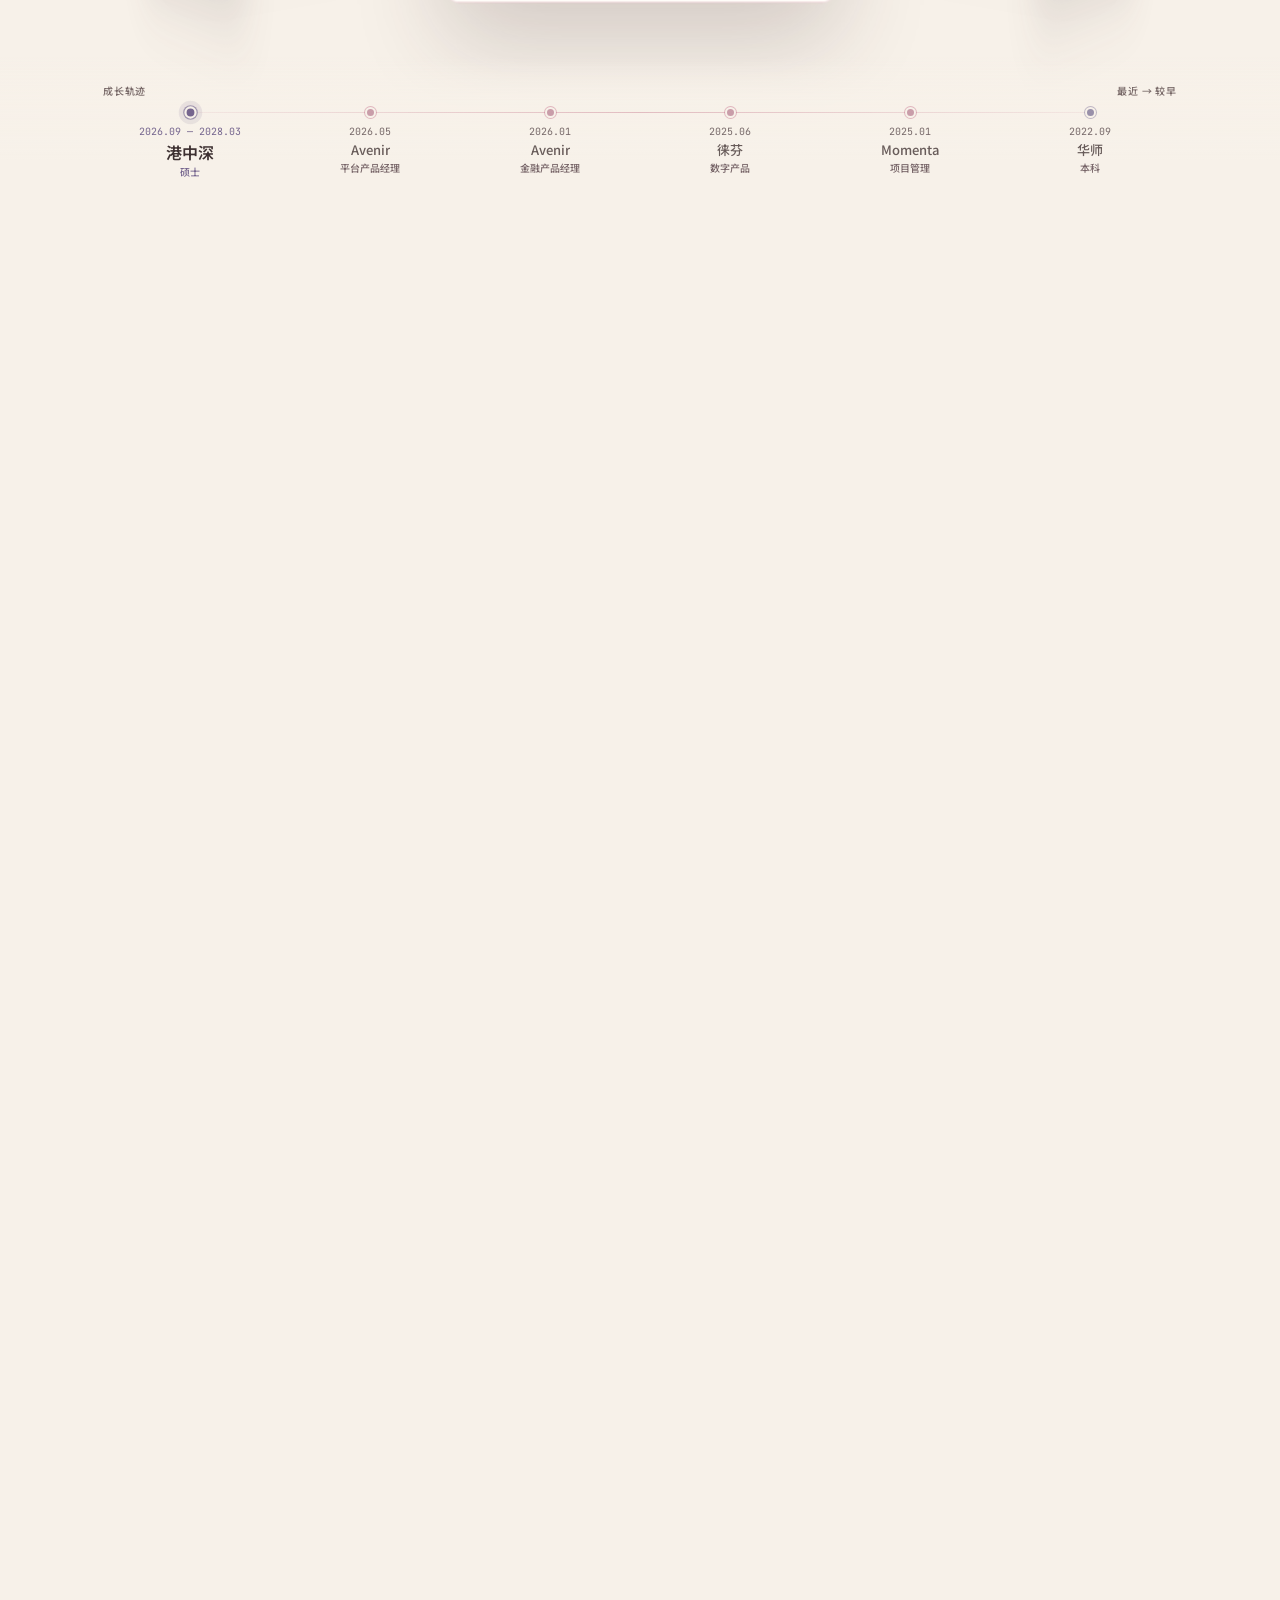
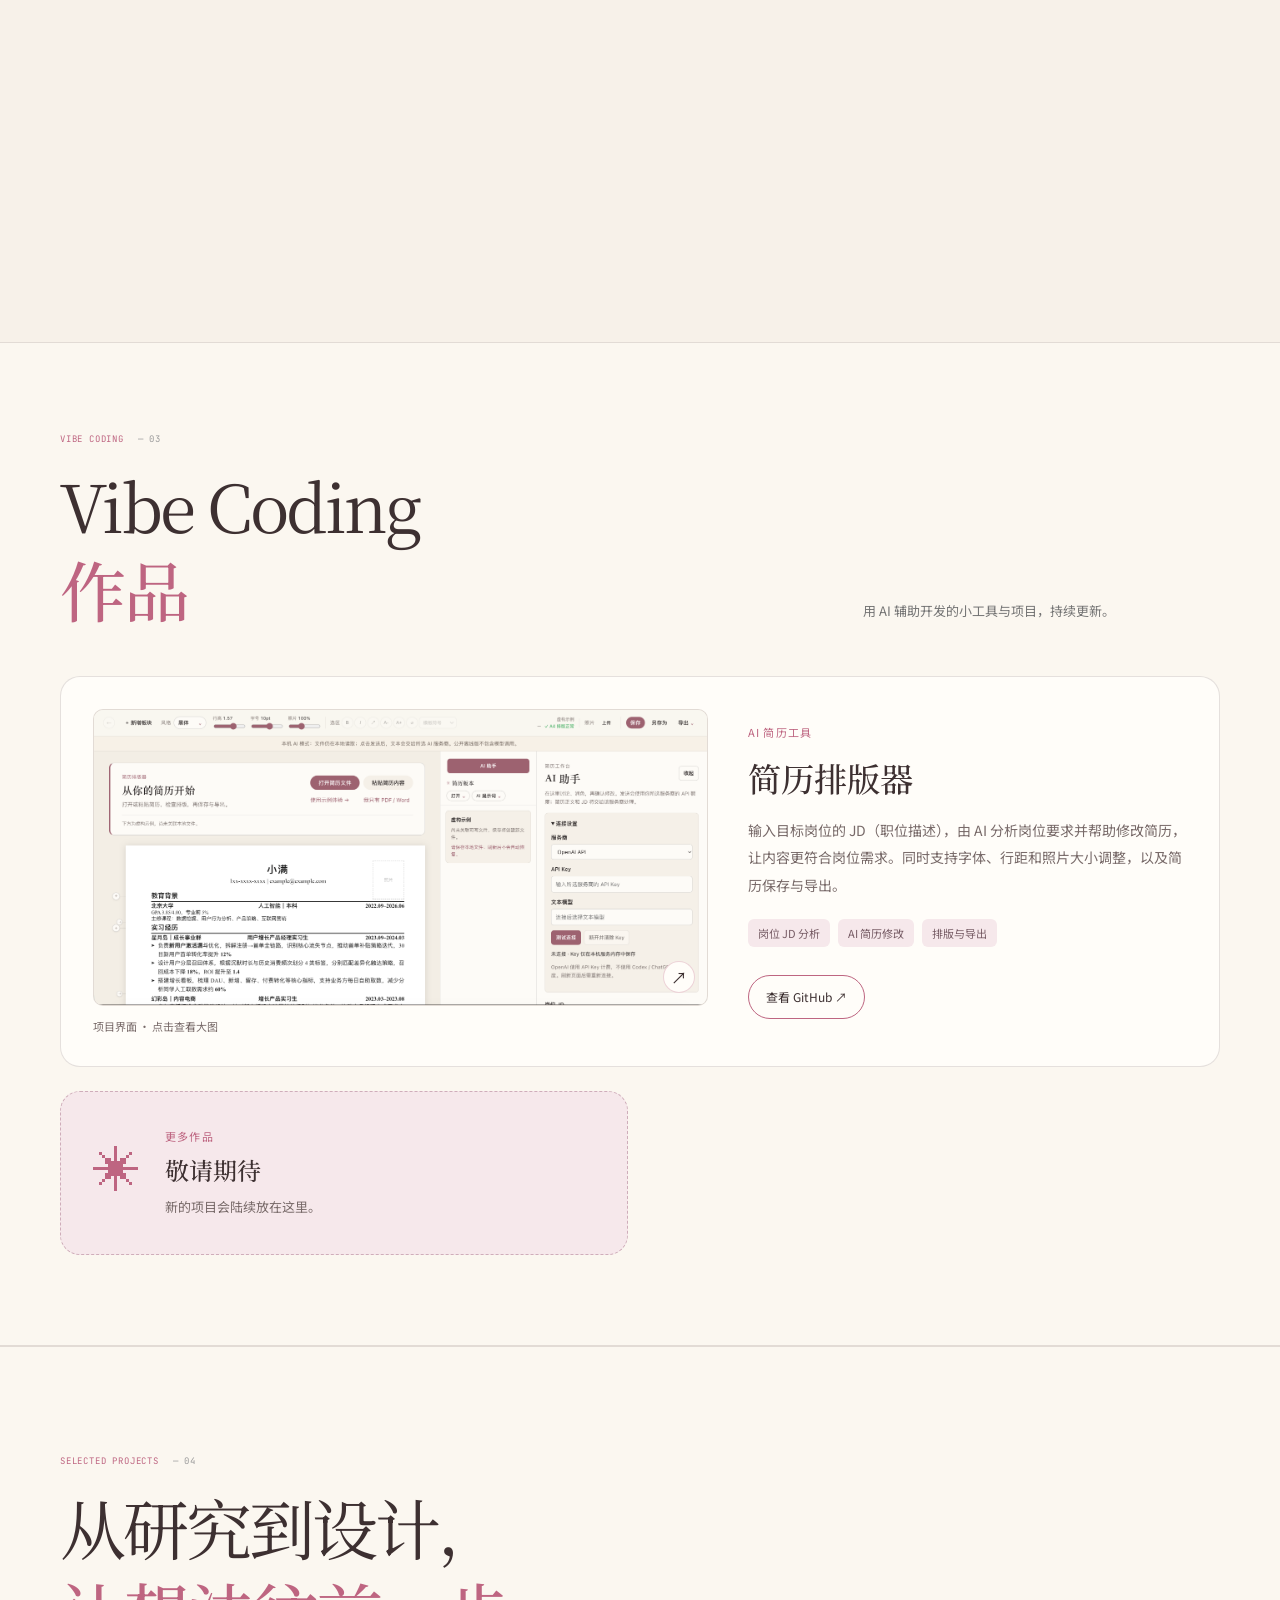
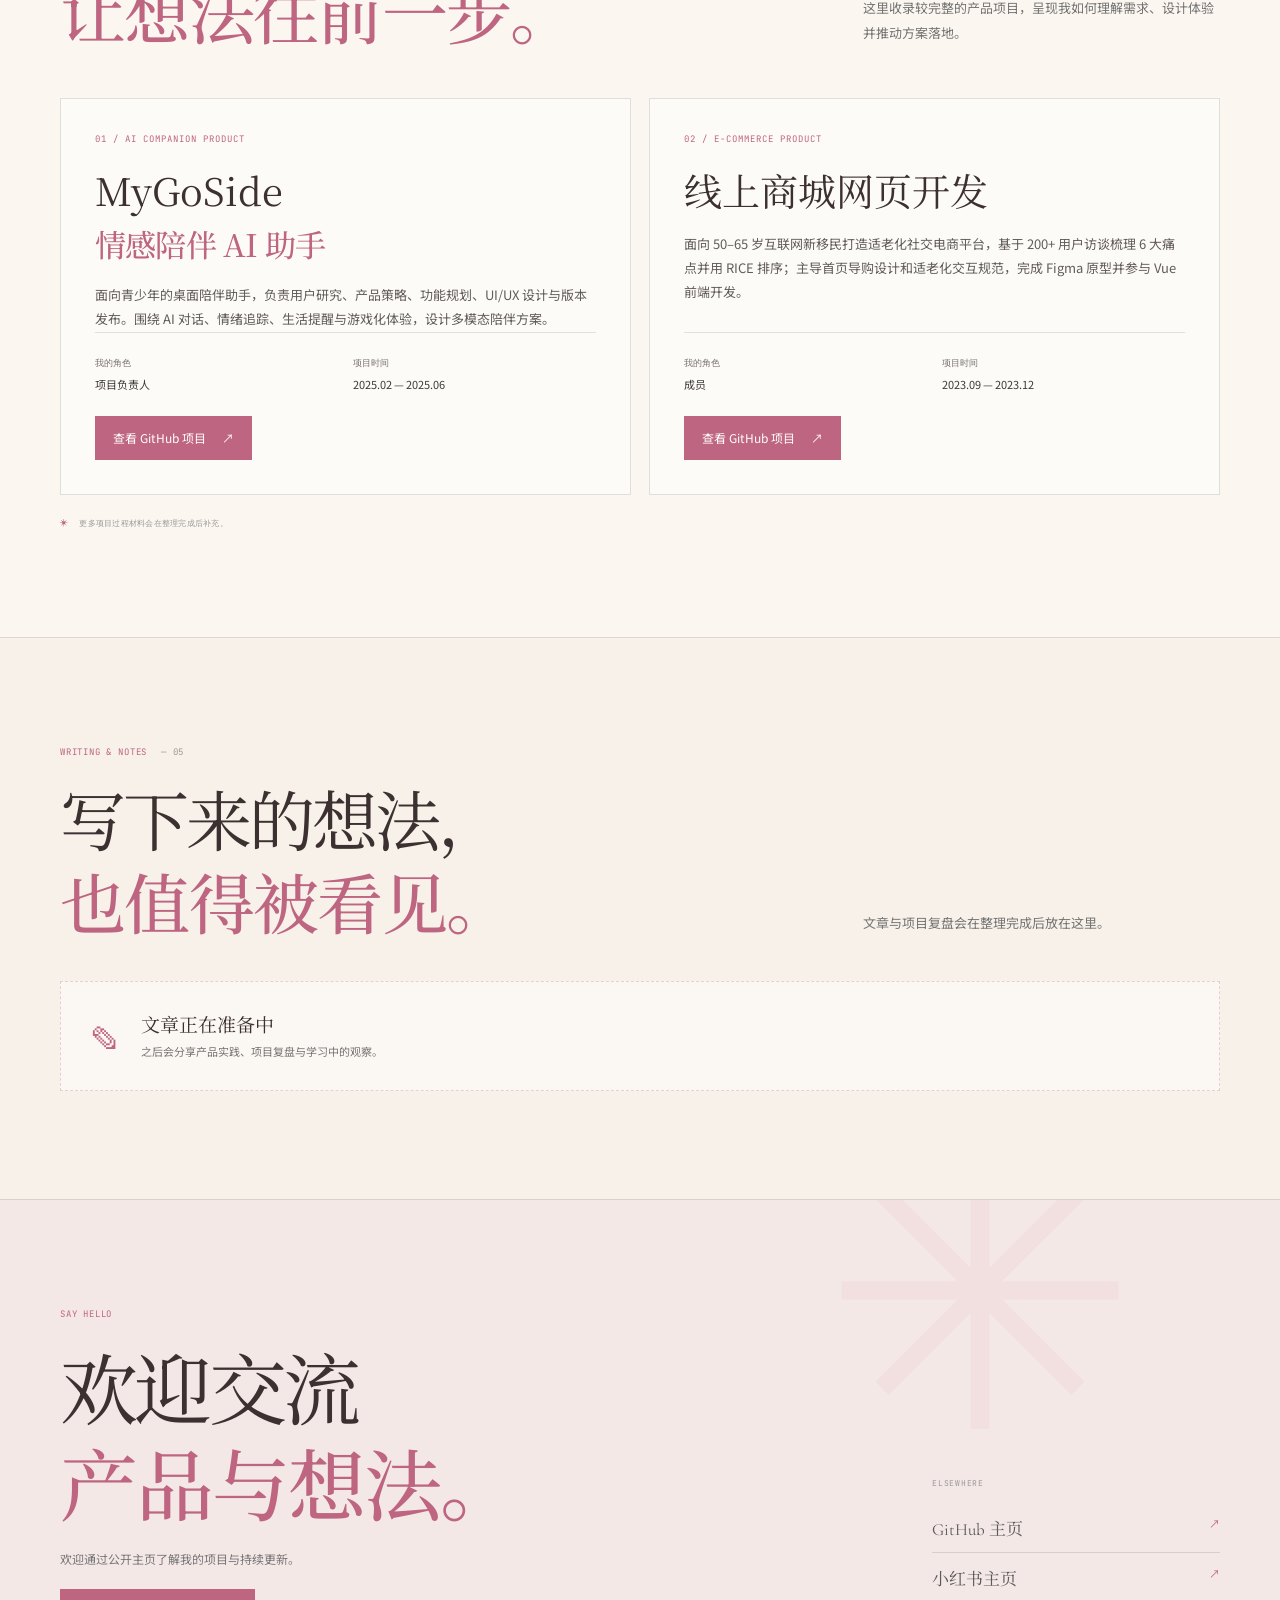
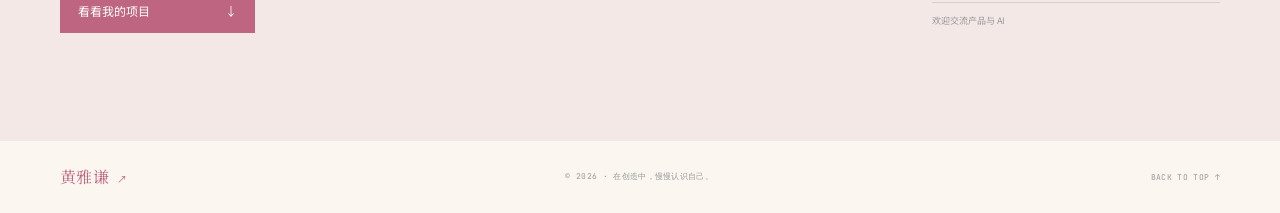
==== commit 75eb1840: "feat: link resume tool repository" ====
--- a/public/index.html
+++ b/public/index.html
@@ -231,8 +231,7 @@
               <div class="vibe-tags" aria-label="项目功能">
                 <span>岗位 JD 分析</span><span>AI 简历修改</span><span>排版与导出</span>
               </div>
-              <!-- 收到真实仓库地址后，将此禁用按钮替换为链接；不使用空地址或 # 占位。 -->
-              <button class="button vibe-github" type="button" disabled>GitHub</button>
+              <a class="button vibe-github" href="https://github.com/hyq128/resume-ai-tool" target="_blank" rel="noopener noreferrer">查看 GitHub ↗</a>
             </div>
           </article>
 
